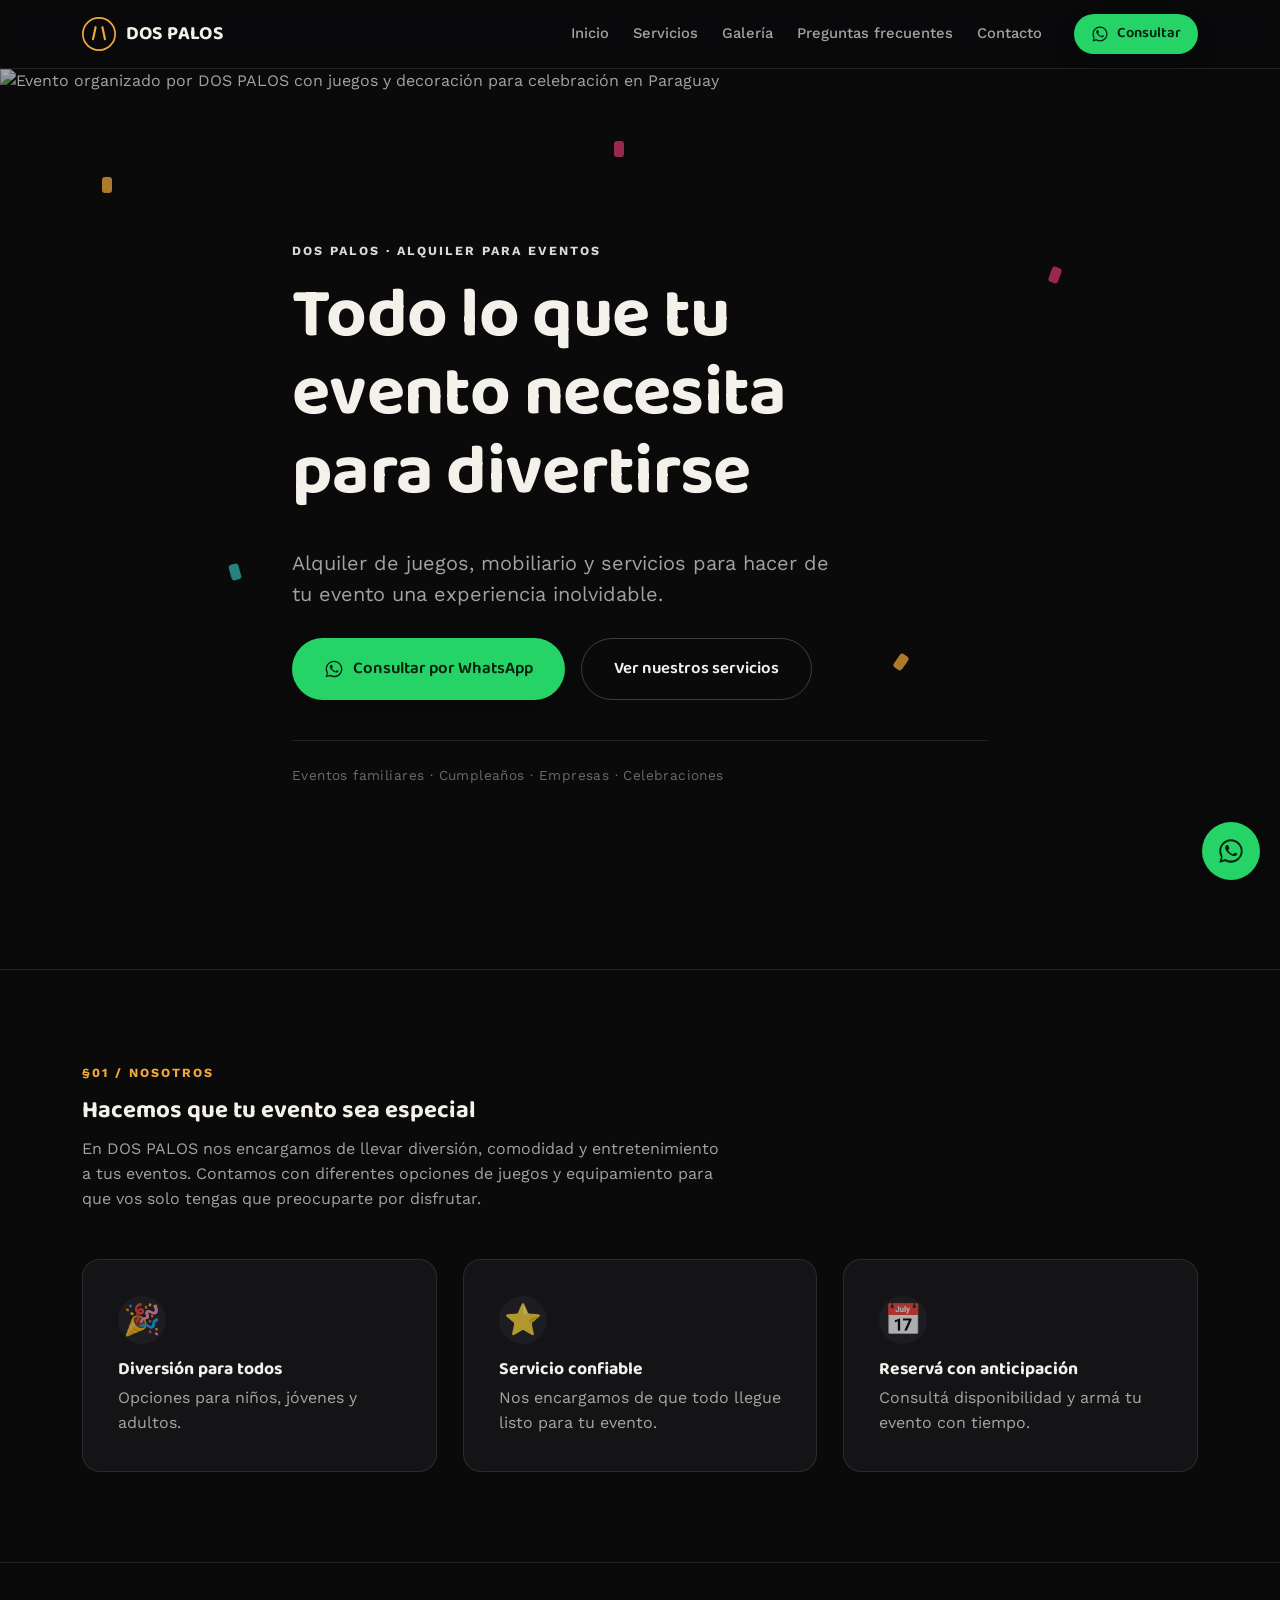
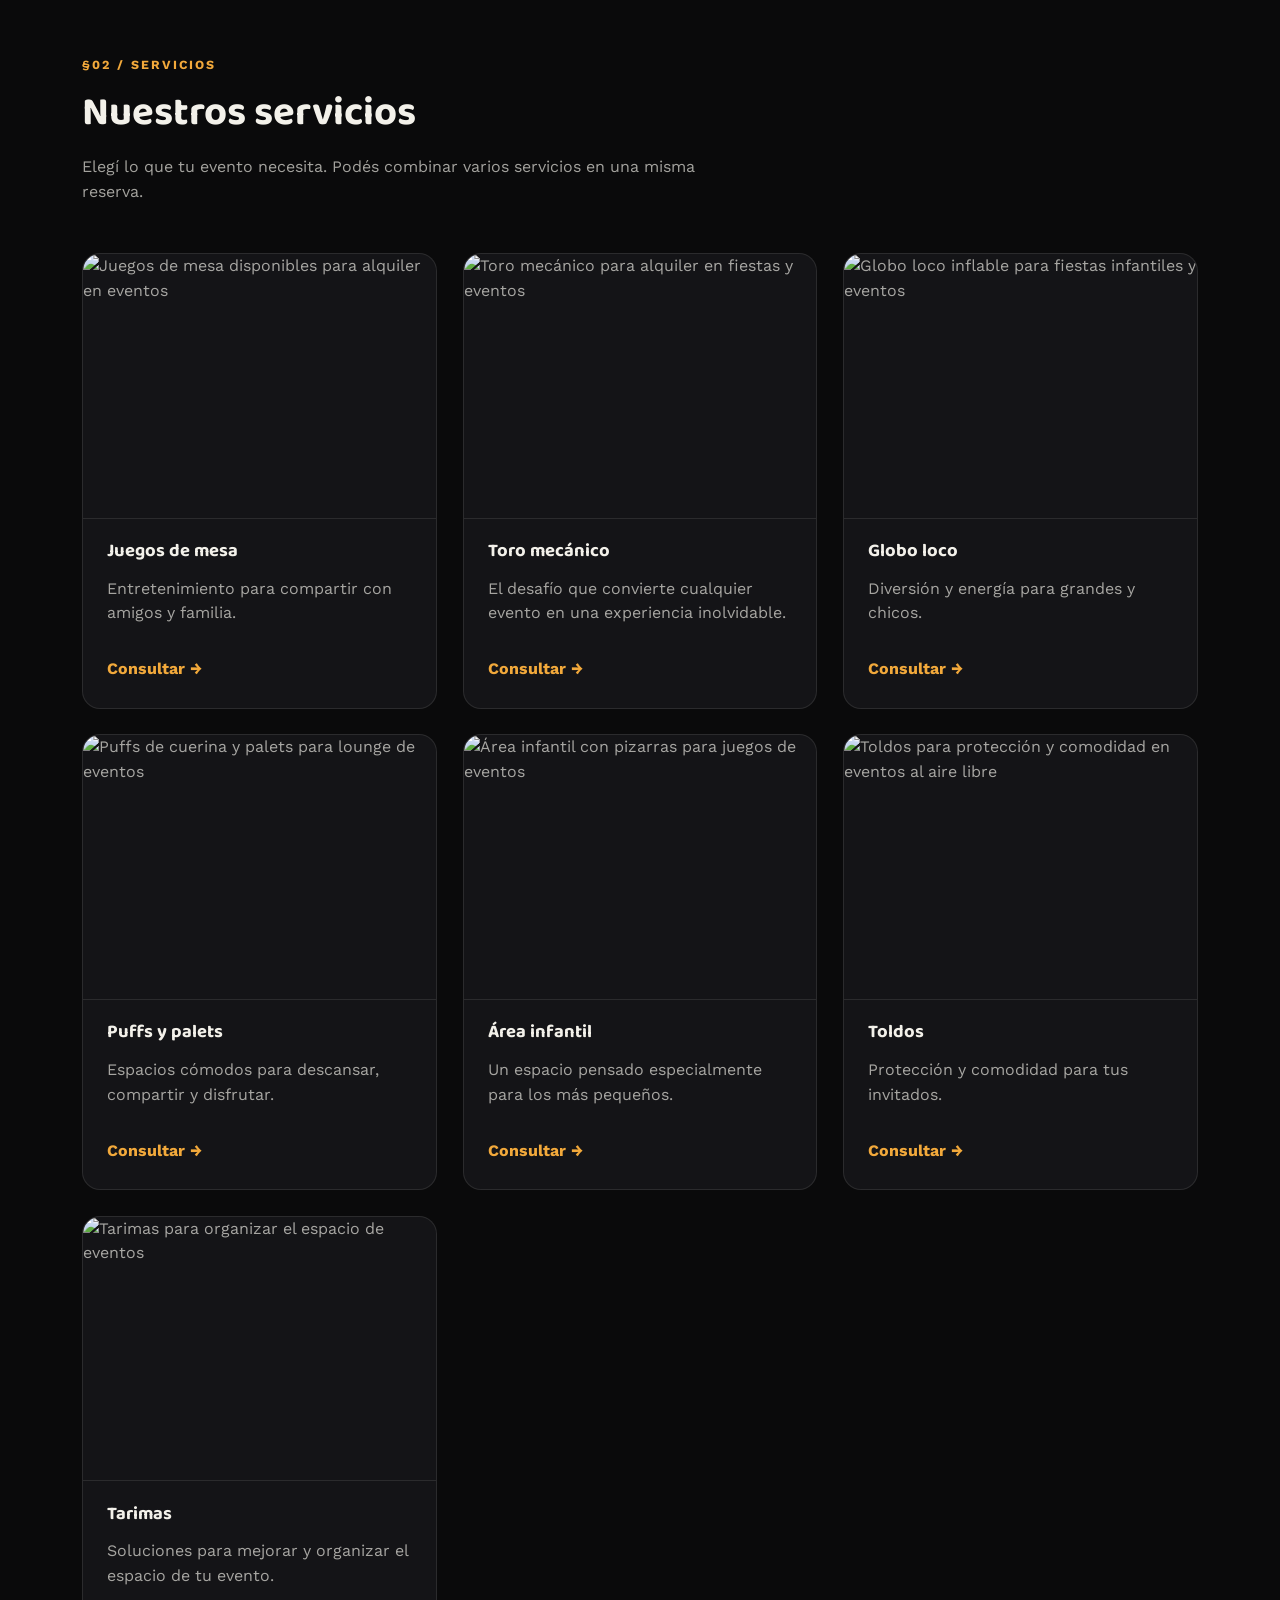
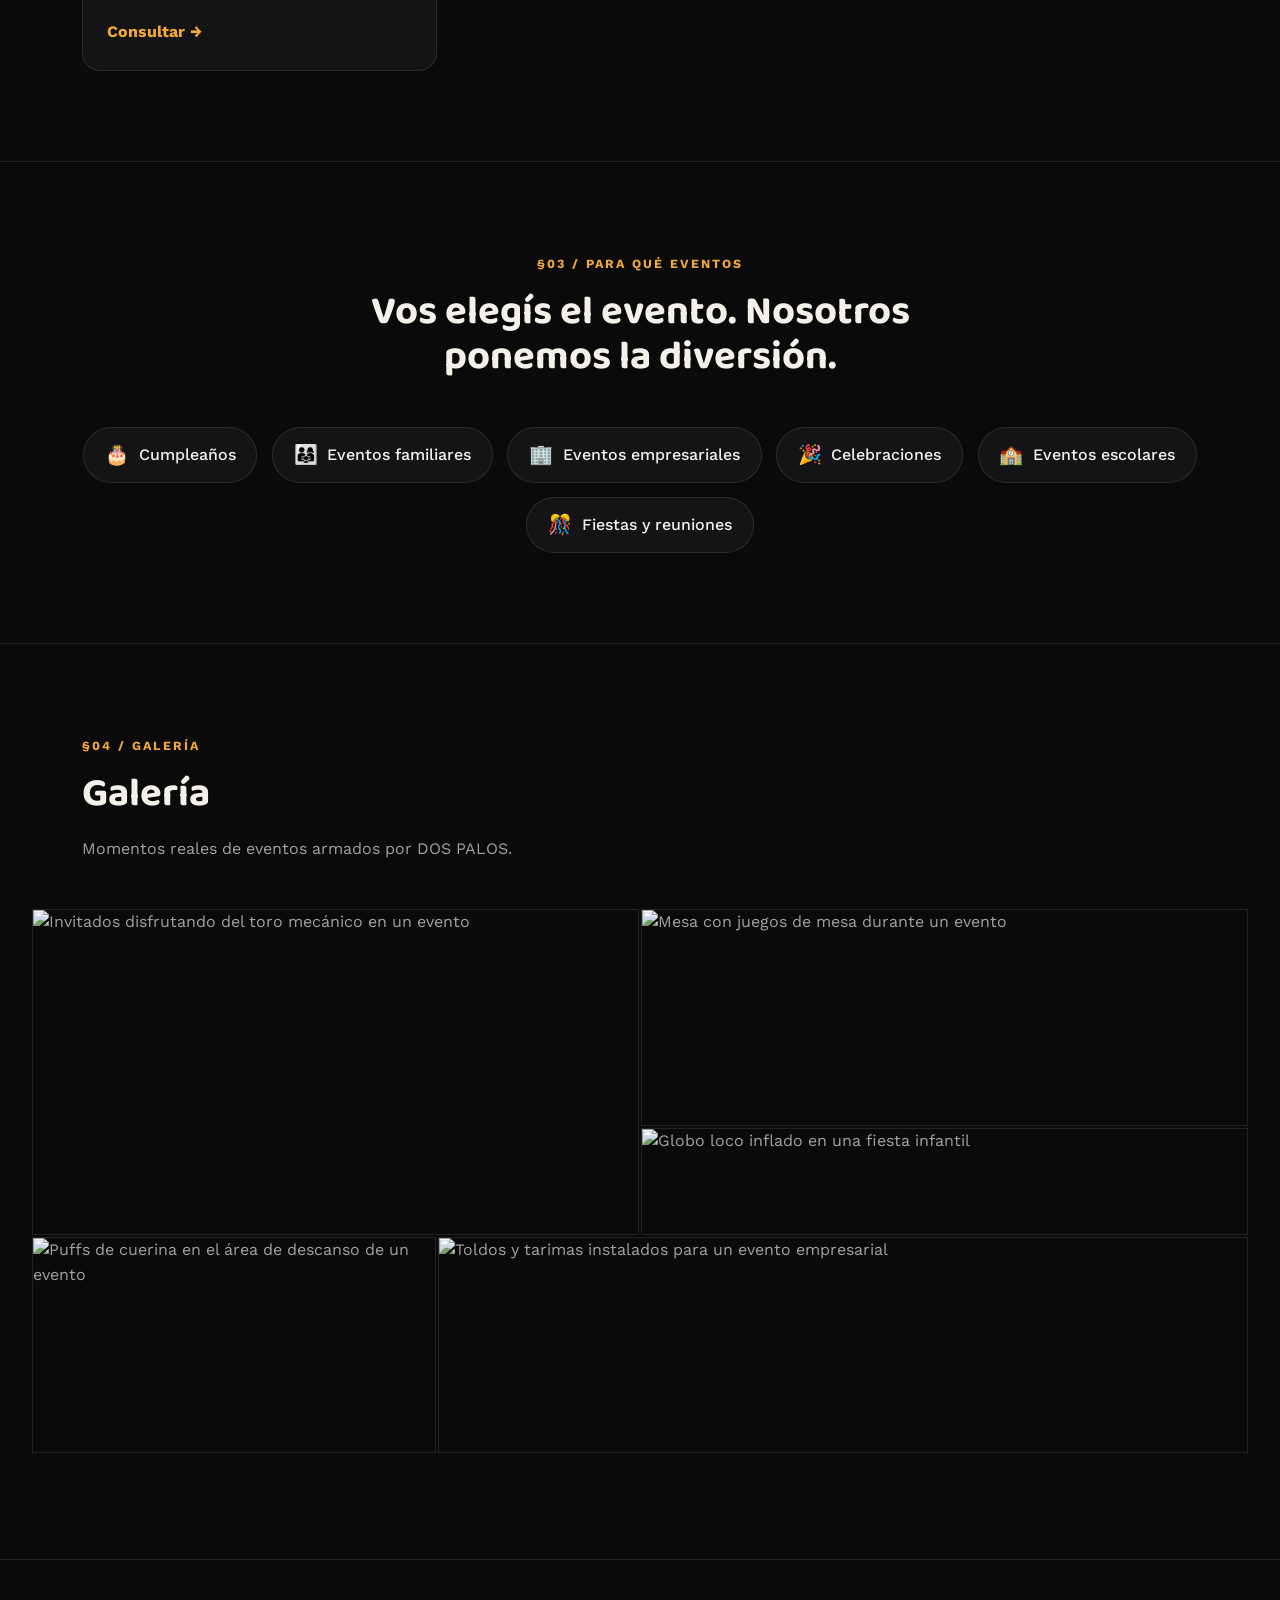
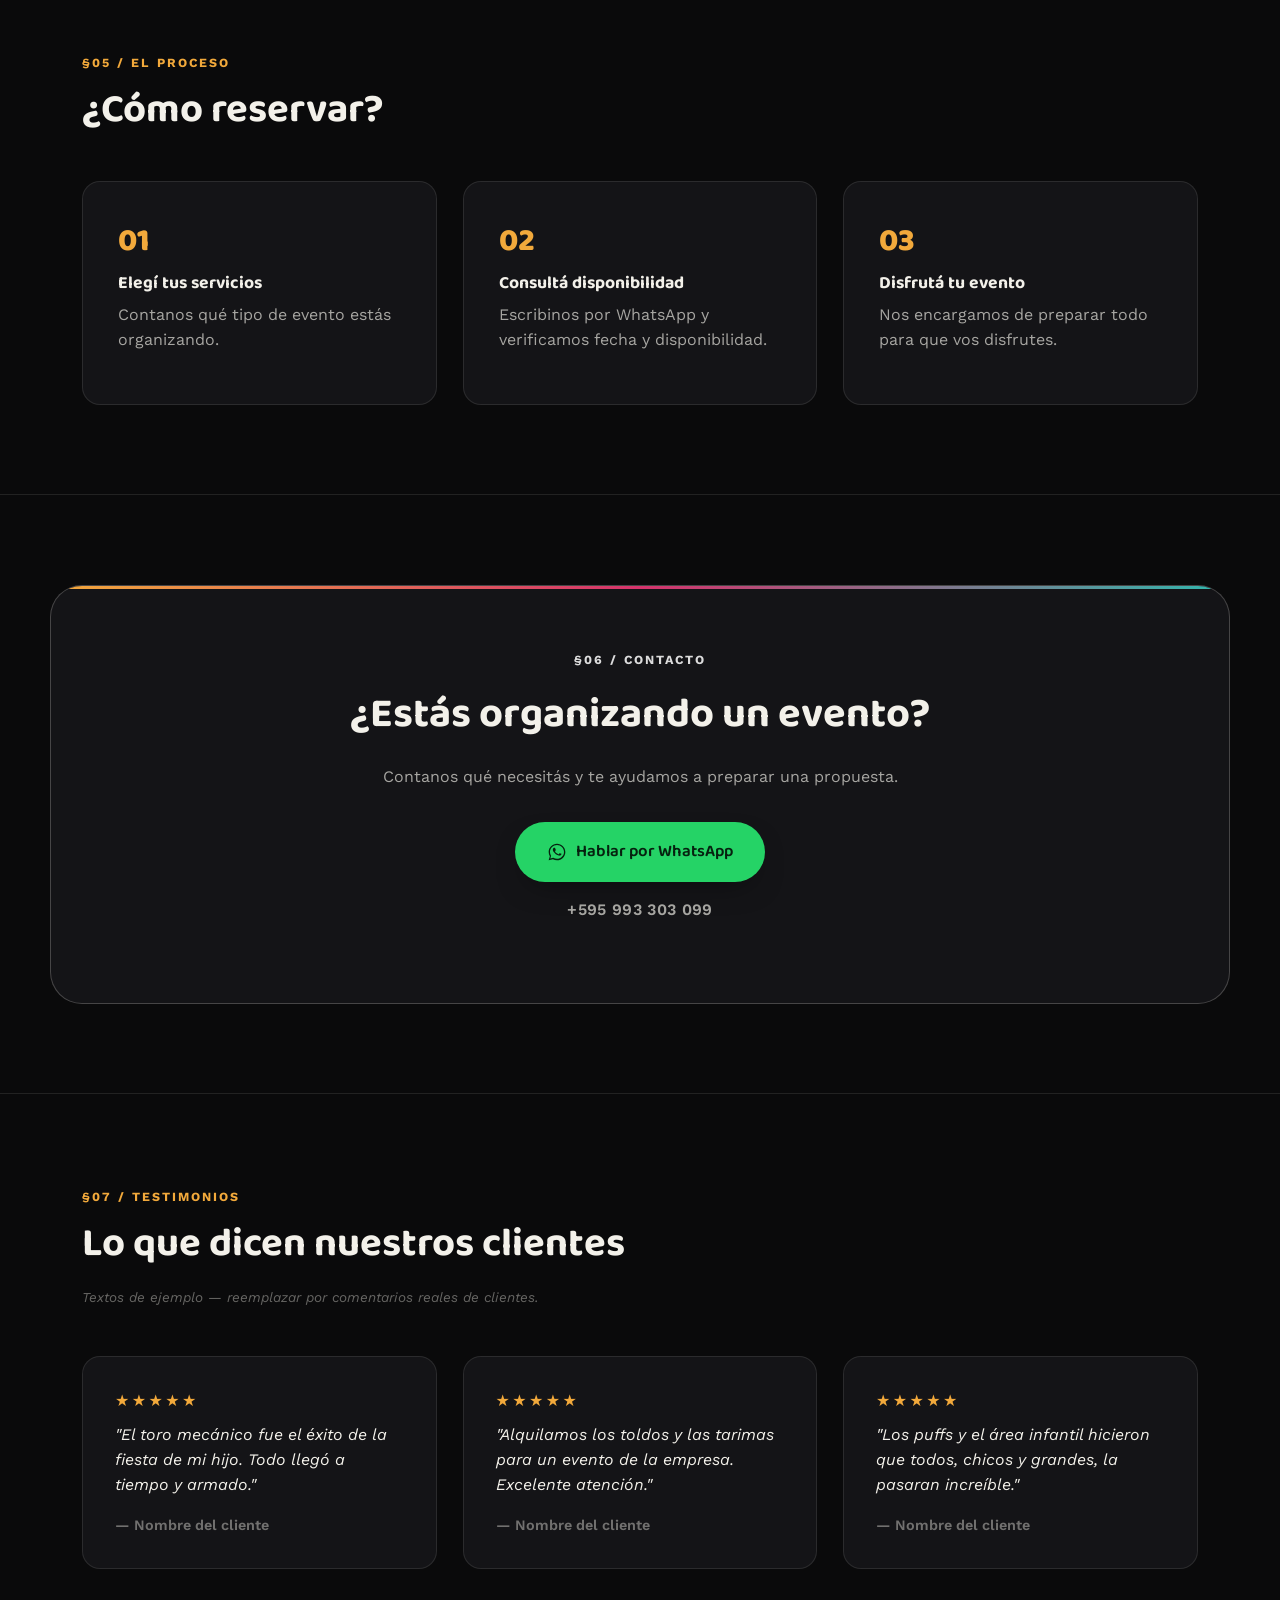
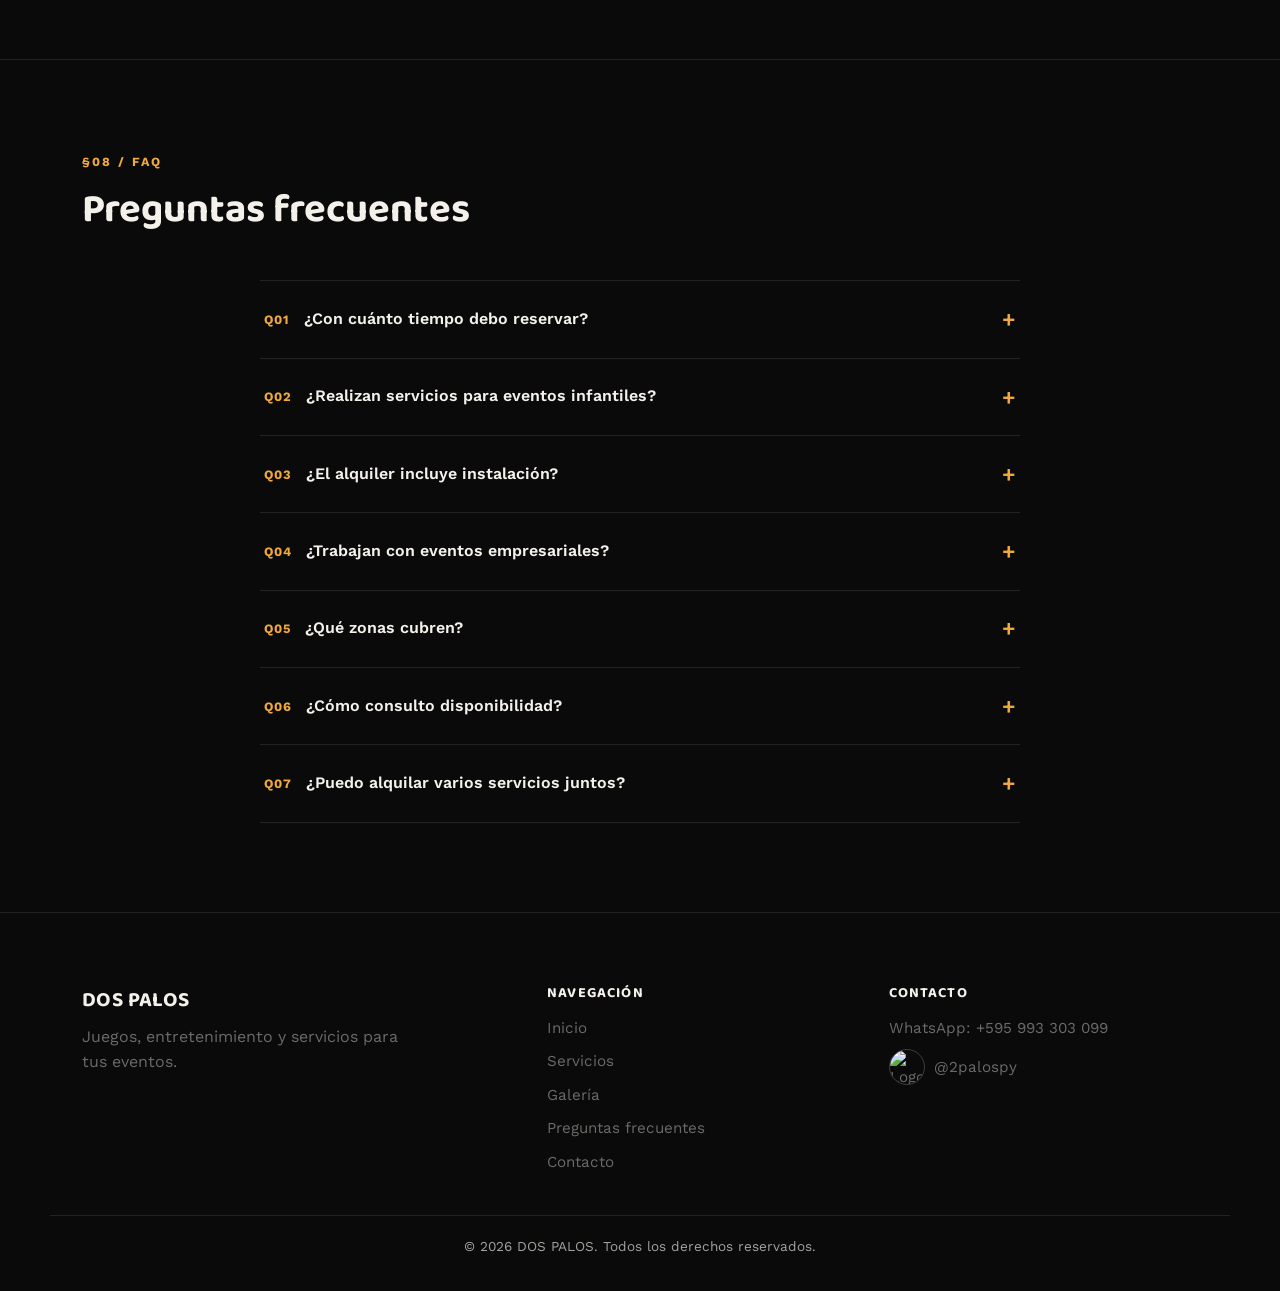
==== index.html @ 00832267 "Add files via upload" ====
<!DOCTYPE html>
<html lang="es-PY">
<head>
<meta charset="UTF-8">
<meta name="viewport" content="width=device-width, initial-scale=1.0">
<title>DOS PALOS | Alquiler de Juegos y Servicios para Eventos en Paraguay</title>
<meta name="description" content="Alquiler de juegos para eventos en Paraguay: toro mecánico, globo loco, juegos de mesa, puffs, área infantil, toldos y tarimas. Consultá disponibilidad por WhatsApp.">
<meta name="keywords" content="alquiler de juegos para eventos, alquiler de juegos Paraguay, juegos para cumpleaños, alquiler toro mecánico, juegos para fiestas, alquiler de toldos, alquiler de tarimas, eventos Paraguay">

<meta property="og:type" content="website">
<meta property="og:title" content="DOS PALOS | Todo lo que tu evento necesita para divertirse">
<meta property="og:description" content="Alquiler de juegos, mobiliario y servicios para hacer de tu evento una experiencia inolvidable. Consultá por WhatsApp.">
<meta property="og:image" content="https://placehold.co/1200x630/0A0A0B/F2A93B?text=DOS+PALOS">
<meta property="og:locale" content="es_PY">
<meta name="theme-color" content="#0A0A0B">

<link rel="preconnect" href="https://fonts.googleapis.com">
<link rel="preconnect" href="https://fonts.gstatic.com" crossorigin>
<link href="https://fonts.googleapis.com/css2?family=Baloo+2:wght@500;600;700;800&family=Work+Sans:wght@400;500;600;700&display=swap" rel="stylesheet">
<link rel="stylesheet" href="styles.css">
</head>
<body>

<a class="skip-link" href="#main">Ir al contenido</a>

<!-- ===== HEADER ===== -->
<header class="site-header" id="header">
  <div class="site-header__inner container">
    <a href="#inicio" class="brand">
      <span class="brand__mark" aria-hidden="true">
        <svg viewBox="0 0 40 40" width="34" height="34"><circle cx="20" cy="20" r="19" fill="none" stroke="currentColor" stroke-width="2"/><path d="M13 26 L16 12 M27 26 L24 12" stroke="currentColor" stroke-width="2.5" stroke-linecap="round"/></svg>
      </span>
      <span class="brand__name">DOS PALOS</span>
    </a>

    <nav class="main-nav" id="main-nav" aria-label="Navegación principal">
      <ul class="main-nav__list">
        <li><a href="#inicio">Inicio</a></li>
        <li><a href="#servicios">Servicios</a></li>
        <li><a href="#galeria">Galería</a></li>
        <li><a href="#faq">Preguntas frecuentes</a></li>
        <li><a href="#contacto">Contacto</a></li>
      </ul>
      <a href="https://wa.me/595993303099?text=Hola%20DOS%20PALOS%2C%20quiero%20consultar%20sobre%20sus%20servicios%20para%20eventos"
         class="btn btn--whatsapp btn--nav" target="_blank" rel="noopener">
        <svg class="icon-wsp" viewBox="0 0 24 24" width="18" height="18" aria-hidden="true"><path fill="currentColor" d="M17.5 14.4c-.3-.1-1.7-.8-1.9-.9-.3-.1-.4-.1-.6.1-.2.3-.7.9-.8 1-.1.2-.3.2-.6.1-.3-.1-1.2-.4-2.3-1.4-.9-.8-1.4-1.7-1.6-2-.2-.3 0-.5.1-.6.1-.1.3-.3.4-.5.1-.1.2-.3.3-.4.1-.2 0-.4 0-.5-.1-.1-.6-1.5-.8-2-.2-.5-.4-.5-.6-.5h-.5c-.2 0-.5.1-.7.3-.2.3-.9.9-.9 2.1 0 1.2.9 2.4 1 2.6.1.2 1.8 2.8 4.4 3.9.6.3 1.1.4 1.5.5.6.2 1.2.2 1.6.1.5-.1 1.5-.6 1.7-1.2.2-.6.2-1.1.2-1.2-.1-.1-.2-.2-.5-.3z"/><path fill="currentColor" d="M12 2C6.5 2 2 6.5 2 12c0 1.9.5 3.6 1.4 5.1L2 22l5.1-1.3c1.4.8 3.1 1.3 4.9 1.3 5.5 0 10-4.5 10-10S17.5 2 12 2zm0 18.2c-1.6 0-3.1-.4-4.4-1.2l-.3-.2-3.3.9.9-3.2-.2-.3C4 14.7 3.6 13.4 3.6 12c0-4.6 3.8-8.4 8.4-8.4s8.4 3.8 8.4 8.4-3.8 8.2-8.4 8.2z"/></svg>
        Consultar
      </a>
    </nav>

    <button class="hamburger" id="hamburger" aria-label="Abrir menú" aria-expanded="false" aria-controls="main-nav">
      <span></span><span></span><span></span>
    </button>
  </div>
</header>

<main id="main">

  <!-- ===== 1. HERO ===== -->
  <section class="hero" id="inicio">
    <div class="hero__bg">
      <img src="https://placehold.co/1600x1200/1E2A3A/F2A93B?text=Evento+DOS+PALOS" alt="Evento organizado por DOS PALOS con juegos y decoración para celebración en Paraguay" loading="eager">
      <div class="hero__scrim" aria-hidden="true"></div>
    </div>

    <div class="hero__confetti" aria-hidden="true">
      <span class="confetti confetti--1"></span>
      <span class="confetti confetti--2"></span>
      <span class="confetti confetti--3"></span>
      <span class="confetti confetti--4"></span>
      <span class="confetti confetti--5"></span>
    </div>

    <div class="container hero__content">
      <p class="eyebrow eyebrow--light reveal">DOS PALOS · Alquiler para eventos</p>
      <h1 class="hero__title reveal">Todo lo que tu evento necesita para divertirse</h1>
      <p class="hero__subtitle reveal">Alquiler de juegos, mobiliario y servicios para hacer de tu evento una experiencia inolvidable.</p>
      <div class="hero__actions reveal">
        <a href="https://wa.me/595993303099?text=Hola%20DOS%20PALOS%2C%20quiero%20consultar%20disponibilidad%20para%20mi%20evento"
           class="btn btn--whatsapp btn--lg" target="_blank" rel="noopener">
          <svg class="icon-wsp" viewBox="0 0 24 24" width="20" height="20" aria-hidden="true"><path fill="currentColor" d="M17.5 14.4c-.3-.1-1.7-.8-1.9-.9-.3-.1-.4-.1-.6.1-.2.3-.7.9-.8 1-.1.2-.3.2-.6.1-.3-.1-1.2-.4-2.3-1.4-.9-.8-1.4-1.7-1.6-2-.2-.3 0-.5.1-.6.1-.1.3-.3.4-.5.1-.1.2-.3.3-.4.1-.2 0-.4 0-.5-.1-.1-.6-1.5-.8-2-.2-.5-.4-.5-.6-.5h-.5c-.2 0-.5.1-.7.3-.2.3-.9.9-.9 2.1 0 1.2.9 2.4 1 2.6.1.2 1.8 2.8 4.4 3.9.6.3 1.1.4 1.5.5.6.2 1.2.2 1.6.1.5-.1 1.5-.6 1.7-1.2.2-.6.2-1.1.2-1.2-.1-.1-.2-.2-.5-.3z"/><path fill="currentColor" d="M12 2C6.5 2 2 6.5 2 12c0 1.9.5 3.6 1.4 5.1L2 22l5.1-1.3c1.4.8 3.1 1.3 4.9 1.3 5.5 0 10-4.5 10-10S17.5 2 12 2zm0 18.2c-1.6 0-3.1-.4-4.4-1.2l-.3-.2-3.3.9.9-3.2-.2-.3C4 14.7 3.6 13.4 3.6 12c0-4.6 3.8-8.4 8.4-8.4s8.4 3.8 8.4 8.4-3.8 8.2-8.4 8.2z"/></svg>
          Consultar por WhatsApp
        </a>
        <a href="#servicios" class="btn btn--ghost btn--lg">Ver nuestros servicios</a>
      </div>
      <p class="hero__trust reveal">Eventos familiares · Cumpleaños · Empresas · Celebraciones</p>
    </div>
  </section>

  <!-- ===== 2. BENEFICIOS ===== -->
  <section class="benefits" id="nosotros">
    <div class="container">
      <div class="benefits__intro reveal">
        <p class="eyebrow">§01 / Nosotros</p>
        <h2>Hacemos que tu evento sea especial</h2>
        <p>En DOS PALOS nos encargamos de llevar diversión, comodidad y entretenimiento a tus eventos. Contamos con diferentes opciones de juegos y equipamiento para que vos solo tengas que preocuparte por disfrutar.</p>
      </div>

      <div class="benefits__grid">
        <article class="benefit-card reveal">
          <span class="benefit-card__icon" aria-hidden="true">🎉</span>
          <h3>Diversión para todos</h3>
          <p>Opciones para niños, jóvenes y adultos.</p>
        </article>
        <article class="benefit-card reveal">
          <span class="benefit-card__icon" aria-hidden="true">⭐</span>
          <h3>Servicio confiable</h3>
          <p>Nos encargamos de que todo llegue listo para tu evento.</p>
        </article>
        <article class="benefit-card reveal">
          <span class="benefit-card__icon" aria-hidden="true">📅</span>
          <h3>Reservá con anticipación</h3>
          <p>Consultá disponibilidad y armá tu evento con tiempo.</p>
        </article>
      </div>
    </div>
  </section>

  <!-- ===== 3. SERVICIOS ===== -->
  <section class="services" id="servicios">
    <div class="container">
      <div class="section-heading reveal">
        <p class="eyebrow">§02 / Servicios</p>
        <h2>Nuestros servicios</h2>
        <p>Elegí lo que tu evento necesita. Podés combinar varios servicios en una misma reserva.</p>
      </div>

      <div class="services__grid" id="services-grid">
        <!-- las tarjetas se generan también desde script.js data-servicios; contenido estático de respaldo -->
        <article class="service-card reveal">
          <div class="service-card__media">
            <img src="https://placehold.co/640x480/12877F/FBF8F2?text=Juegos+de+Mesa" alt="Juegos de mesa disponibles para alquiler en eventos" loading="lazy">
          </div>
          <div class="service-card__body">
            <h3>Juegos de mesa</h3>
            <p>Entretenimiento para compartir con amigos y familia.</p>
            <a href="https://wa.me/595993303099?text=Hola%2C%20quiero%20consultar%20por%20Juegos%20de%20Mesa" class="service-card__cta" target="_blank" rel="noopener">Consultar →</a>
          </div>
        </article>

        <article class="service-card reveal">
          <div class="service-card__media">
            <img src="https://placehold.co/640x480/D6336C/FBF8F2?text=Toro+Mecánico" alt="Toro mecánico para alquiler en fiestas y eventos" loading="lazy">
          </div>
          <div class="service-card__body">
            <h3>Toro mecánico</h3>
            <p>El desafío que convierte cualquier evento en una experiencia inolvidable.</p>
            <a href="https://wa.me/595993303099?text=Hola%2C%20quiero%20consultar%20por%20el%20Toro%20Mec%C3%A1nico" class="service-card__cta" target="_blank" rel="noopener">Consultar →</a>
          </div>
        </article>

        <article class="service-card reveal">
          <div class="service-card__media">
            <img src="https://placehold.co/640x480/F2A93B/1E2A3A?text=Globo+Loco" alt="Globo loco inflable para fiestas infantiles y eventos" loading="lazy">
          </div>
          <div class="service-card__body">
            <h3>Globo loco</h3>
            <p>Diversión y energía para grandes y chicos.</p>
            <a href="https://wa.me/595993303099?text=Hola%2C%20quiero%20consultar%20por%20el%20Globo%20Loco" class="service-card__cta" target="_blank" rel="noopener">Consultar →</a>
          </div>
        </article>

        <article class="service-card reveal">
          <div class="service-card__media">
            <img src="https://placehold.co/640x480/16213A/F2A93B?text=Puffs+y+Palets" alt="Puffs de cuerina y palets para lounge de eventos" loading="lazy">
          </div>
          <div class="service-card__body">
            <h3>Puffs y palets</h3>
            <p>Espacios cómodos para descansar, compartir y disfrutar.</p>
            <a href="https://wa.me/595993303099?text=Hola%2C%20quiero%20consultar%20por%20Puffs%20y%20Palets" class="service-card__cta" target="_blank" rel="noopener">Consultar →</a>
          </div>
        </article>

        <article class="service-card reveal">
          <div class="service-card__media">
            <img src="https://placehold.co/640x480/12877F/FBF8F2?text=Área+Infantil" alt="Área infantil con pizarras para juegos de eventos" loading="lazy">
          </div>
          <div class="service-card__body">
            <h3>Área infantil</h3>
            <p>Un espacio pensado especialmente para los más pequeños.</p>
            <a href="https://wa.me/595993303099?text=Hola%2C%20quiero%20consultar%20por%20el%20%C3%81rea%20Infantil" class="service-card__cta" target="_blank" rel="noopener">Consultar →</a>
          </div>
        </article>

        <article class="service-card reveal">
          <div class="service-card__media">
            <img src="https://placehold.co/640x480/D6336C/FBF8F2?text=Toldos" alt="Toldos para protección y comodidad en eventos al aire libre" loading="lazy">
          </div>
          <div class="service-card__body">
            <h3>Toldos</h3>
            <p>Protección y comodidad para tus invitados.</p>
            <a href="https://wa.me/595993303099?text=Hola%2C%20quiero%20consultar%20por%20Toldos" class="service-card__cta" target="_blank" rel="noopener">Consultar →</a>
          </div>
        </article>

        <article class="service-card reveal">
          <div class="service-card__media">
            <img src="https://placehold.co/640x480/F2A93B/1E2A3A?text=Tarimas" alt="Tarimas para organizar el espacio de eventos" loading="lazy">
          </div>
          <div class="service-card__body">
            <h3>Tarimas</h3>
            <p>Soluciones para mejorar y organizar el espacio de tu evento.</p>
            <a href="https://wa.me/595993303099?text=Hola%2C%20quiero%20consultar%20por%20Tarimas" class="service-card__cta" target="_blank" rel="noopener">Consultar →</a>
          </div>
        </article>
      </div>
    </div>
  </section>

  <!-- ===== 4. PARA QUÉ EVENTOS ===== -->
  <section class="occasions">
    <div class="container">
      <div class="section-heading section-heading--center reveal">
        <p class="eyebrow">§03 / Para qué eventos</p>
        <h2>Vos elegís el evento. Nosotros ponemos la diversión.</h2>
      </div>
      <ul class="occasions__grid">
        <li class="occasion-chip reveal"><span aria-hidden="true">🎂</span>Cumpleaños</li>
        <li class="occasion-chip reveal"><span aria-hidden="true">👨‍👩‍👧</span>Eventos familiares</li>
        <li class="occasion-chip reveal"><span aria-hidden="true">🏢</span>Eventos empresariales</li>
        <li class="occasion-chip reveal"><span aria-hidden="true">🎉</span>Celebraciones</li>
        <li class="occasion-chip reveal"><span aria-hidden="true">🏫</span>Eventos escolares</li>
        <li class="occasion-chip reveal"><span aria-hidden="true">🎊</span>Fiestas y reuniones</li>
      </ul>
    </div>
  </section>

  <!-- ===== 5. GALERÍA ===== -->
  <section class="gallery" id="galeria">
    <div class="container">
      <div class="section-heading reveal">
        <p class="eyebrow">§04 / Galería</p>
        <h2>Galería</h2>
        <p>Momentos reales de eventos armados por DOS PALOS.</p>
      </div>
    </div>

    <div class="gallery__grid" id="gallery-track">
      <figure class="gallery__item gallery__item--1 reveal"><img src="https://placehold.co/700x800/16213A/F2A93B?text=Toro+Mec%C3%A1nico" alt="Invitados disfrutando del toro mecánico en un evento" loading="lazy"></figure>
      <figure class="gallery__item gallery__item--2 reveal"><img src="https://placehold.co/700x500/12877F/FBF8F2?text=Juegos+de+Mesa" alt="Mesa con juegos de mesa durante un evento" loading="lazy"></figure>
      <figure class="gallery__item gallery__item--3 reveal"><img src="https://placehold.co/700x350/D6336C/FBF8F2?text=Globo+Loco" alt="Globo loco inflado en una fiesta infantil" loading="lazy"></figure>
      <figure class="gallery__item gallery__item--4 reveal"><img src="https://placehold.co/500x600/F2A93B/1E2A3A?text=Puffs" alt="Puffs de cuerina en el área de descanso de un evento" loading="lazy"></figure>
      <figure class="gallery__item gallery__item--5 reveal"><img src="https://placehold.co/900x600/1E2A3A/F2A93B?text=Toldos+y+Tarimas" alt="Toldos y tarimas instalados para un evento empresarial" loading="lazy"></figure>
    </div>
  </section>

  <!-- ===== 6. CÓMO RESERVAR ===== -->
  <section class="steps">
    <div class="container">
      <div class="section-heading reveal">
        <p class="eyebrow">§05 / El proceso</p>
        <h2>¿Cómo reservar?</h2>
      </div>
      <ol class="steps__list">
        <li class="step reveal">
          <span class="step__number">01</span>
          <h3>Elegí tus servicios</h3>
          <p>Contanos qué tipo de evento estás organizando.</p>
        </li>
        <li class="step reveal">
          <span class="step__number">02</span>
          <h3>Consultá disponibilidad</h3>
          <p>Escribinos por WhatsApp y verificamos fecha y disponibilidad.</p>
        </li>
        <li class="step reveal">
          <span class="step__number">03</span>
          <h3>Disfrutá tu evento</h3>
          <p>Nos encargamos de preparar todo para que vos disfrutes.</p>
        </li>
      </ol>
    </div>
  </section>

  <!-- ===== 7. CTA ===== -->
  <section class="cta-band" id="contacto">
    <div class="container cta-band__inner reveal">
      <p class="eyebrow eyebrow--light">§06 / Contacto</p>
      <h2>¿Estás organizando un evento?</h2>
      <p>Contanos qué necesitás y te ayudamos a preparar una propuesta.</p>
      <a href="https://wa.me/595993303099?text=Hola%20DOS%20PALOS%2C%20estoy%20organizando%20un%20evento%20y%20quiero%20una%20propuesta"
         class="btn btn--whatsapp btn--lg" target="_blank" rel="noopener">
        <svg class="icon-wsp" viewBox="0 0 24 24" width="20" height="20" aria-hidden="true"><path fill="currentColor" d="M17.5 14.4c-.3-.1-1.7-.8-1.9-.9-.3-.1-.4-.1-.6.1-.2.3-.7.9-.8 1-.1.2-.3.2-.6.1-.3-.1-1.2-.4-2.3-1.4-.9-.8-1.4-1.7-1.6-2-.2-.3 0-.5.1-.6.1-.1.3-.3.4-.5.1-.1.2-.3.3-.4.1-.2 0-.4 0-.5-.1-.1-.6-1.5-.8-2-.2-.5-.4-.5-.6-.5h-.5c-.2 0-.5.1-.7.3-.2.3-.9.9-.9 2.1 0 1.2.9 2.4 1 2.6.1.2 1.8 2.8 4.4 3.9.6.3 1.1.4 1.5.5.6.2 1.2.2 1.6.1.5-.1 1.5-.6 1.7-1.2.2-.6.2-1.1.2-1.2-.1-.1-.2-.2-.5-.3z"/><path fill="currentColor" d="M12 2C6.5 2 2 6.5 2 12c0 1.9.5 3.6 1.4 5.1L2 22l5.1-1.3c1.4.8 3.1 1.3 4.9 1.3 5.5 0 10-4.5 10-10S17.5 2 12 2zm0 18.2c-1.6 0-3.1-.4-4.4-1.2l-.3-.2-3.3.9.9-3.2-.2-.3C4 14.7 3.6 13.4 3.6 12c0-4.6 3.8-8.4 8.4-8.4s8.4 3.8 8.4 8.4-3.8 8.2-8.4 8.2z"/></svg>
        Hablar por WhatsApp
      </a>
      <p class="cta-band__phone">+595 993 303 099</p>
    </div>
  </section>

  <!-- ===== 8. TESTIMONIOS ===== -->
  <section class="testimonials">
    <div class="container">
      <div class="section-heading reveal">
        <p class="eyebrow">§07 / Testimonios</p>
        <h2>Lo que dicen nuestros clientes</h2>
        <p class="section-heading__note">Textos de ejemplo — reemplazar por comentarios reales de clientes.</p>
      </div>
      <div class="testimonials__grid">
        <blockquote class="testimonial-card reveal">
          <div class="testimonial-card__stars" aria-label="5 de 5 estrellas">★★★★★</div>
          <p>"El toro mecánico fue el éxito de la fiesta de mi hijo. Todo llegó a tiempo y armado."</p>
          <cite>— Nombre del cliente</cite>
        </blockquote>
        <blockquote class="testimonial-card reveal">
          <div class="testimonial-card__stars" aria-label="5 de 5 estrellas">★★★★★</div>
          <p>"Alquilamos los toldos y las tarimas para un evento de la empresa. Excelente atención."</p>
          <cite>— Nombre del cliente</cite>
        </blockquote>
        <blockquote class="testimonial-card reveal">
          <div class="testimonial-card__stars" aria-label="5 de 5 estrellas">★★★★★</div>
          <p>"Los puffs y el área infantil hicieron que todos, chicos y grandes, la pasaran increíble."</p>
          <cite>— Nombre del cliente</cite>
        </blockquote>
      </div>
    </div>
  </section>

  <!-- ===== 9. FAQ ===== -->
  <section class="faq" id="faq">
    <div class="container">
      <div class="section-heading reveal">
        <p class="eyebrow">§08 / FAQ</p>
        <h2>Preguntas frecuentes</h2>
      </div>
      <div class="faq__list">
        <div class="faq-item reveal">
          <button class="faq-item__question" aria-expanded="false">
            <span><span class="faq-item__num">Q01</span>¿Con cuánto tiempo debo reservar?</span>
            <span class="faq-item__icon" aria-hidden="true">+</span>
          </button>
          <div class="faq-item__answer"><p>Recomendamos reservar con al menos una semana de anticipación para asegurar disponibilidad.</p></div>
        </div>
        <div class="faq-item reveal">
          <button class="faq-item__question" aria-expanded="false">
            <span><span class="faq-item__num">Q02</span>¿Realizan servicios para eventos infantiles?</span>
            <span class="faq-item__icon" aria-hidden="true">+</span>
          </button>
          <div class="faq-item__answer"><p>Sí, contamos con área infantil, globo loco y juegos pensados especialmente para los más chicos.</p></div>
        </div>
        <div class="faq-item reveal">
          <button class="faq-item__question" aria-expanded="false">
            <span><span class="faq-item__num">Q03</span>¿El alquiler incluye instalación?</span>
            <span class="faq-item__icon" aria-hidden="true">+</span>
          </button>
          <div class="faq-item__answer"><p>Sí, nos encargamos de llevar, armar y retirar los equipos el día del evento.</p></div>
        </div>
        <div class="faq-item reveal">
          <button class="faq-item__question" aria-expanded="false">
            <span><span class="faq-item__num">Q04</span>¿Trabajan con eventos empresariales?</span>
            <span class="faq-item__icon" aria-hidden="true">+</span>
          </button>
          <div class="faq-item__answer"><p>Sí, ofrecemos servicios como toldos, tarimas y puffs, ideales para eventos de empresa.</p></div>
        </div>
        <div class="faq-item reveal">
          <button class="faq-item__question" aria-expanded="false">
            <span><span class="faq-item__num">Q05</span>¿Qué zonas cubren?</span>
            <span class="faq-item__icon" aria-hidden="true">+</span>
          </button>
          <div class="faq-item__answer"><p>Consultanos por WhatsApp indicando tu ubicación y te confirmamos cobertura.</p></div>
        </div>
        <div class="faq-item reveal">
          <button class="faq-item__question" aria-expanded="false">
            <span><span class="faq-item__num">Q06</span>¿Cómo consulto disponibilidad?</span>
            <span class="faq-item__icon" aria-hidden="true">+</span>
          </button>
          <div class="faq-item__answer"><p>Escribinos por WhatsApp con la fecha de tu evento y te confirmamos al instante.</p></div>
        </div>
        <div class="faq-item reveal">
          <button class="faq-item__question" aria-expanded="false">
            <span><span class="faq-item__num">Q07</span>¿Puedo alquilar varios servicios juntos?</span>
            <span class="faq-item__icon" aria-hidden="true">+</span>
          </button>
          <div class="faq-item__answer"><p>Sí, podés combinar los servicios que necesites para armar tu evento completo.</p></div>
        </div>
      </div>
    </div>
  </section>

</main>

<!-- ===== FOOTER ===== -->
<footer class="site-footer">
  <div class="container site-footer__grid">
    <div class="site-footer__brand">
      <span class="brand__name">DOS PALOS</span>
      <p>Juegos, entretenimiento y servicios para tus eventos.</p>
    </div>

    <div class="site-footer__col">
      <h3>Navegación</h3>
      <ul>
        <li><a href="#inicio">Inicio</a></li>
        <li><a href="#servicios">Servicios</a></li>
        <li><a href="#galeria">Galería</a></li>
        <li><a href="#faq">Preguntas frecuentes</a></li>
        <li><a href="#contacto">Contacto</a></li>
      </ul>
    </div>

    <div class="site-footer__col">
      <h3>Contacto</h3>
      <ul>
        <li><a href="https://wa.me/595993303099" target="_blank" rel="noopener">WhatsApp: +595 993 303 099</a></li>
        <li><a href="https://instagram.com/2palospy" target="_blank" rel="noopener" class="footer-instagram">
          <img src="assets/logo-dos-palos.jpg" alt="Logo DOS PALOS - síguenos en Instagram @2palospy" width="36" height="36">
          @2palospy
        </a></li>
      </ul>
    </div>
  </div>
  <div class="site-footer__bottom container">
    <p>© <span id="year"></span> DOS PALOS. Todos los derechos reservados.</p>
  </div>
</footer>

<!-- ===== WHATSAPP FLOTANTE ===== -->
<a href="https://wa.me/595993303099?text=Hola%20DOS%20PALOS%2C%20quiero%20consultar%20sobre%20sus%20servicios"
   class="wsp-float" target="_blank" rel="noopener" aria-label="Contactar por WhatsApp">
  <svg viewBox="0 0 24 24" width="28" height="28" aria-hidden="true"><path fill="currentColor" d="M17.5 14.4c-.3-.1-1.7-.8-1.9-.9-.3-.1-.4-.1-.6.1-.2.3-.7.9-.8 1-.1.2-.3.2-.6.1-.3-.1-1.2-.4-2.3-1.4-.9-.8-1.4-1.7-1.6-2-.2-.3 0-.5.1-.6.1-.1.3-.3.4-.5.1-.1.2-.3.3-.4.1-.2 0-.4 0-.5-.1-.1-.6-1.5-.8-2-.2-.5-.4-.5-.6-.5h-.5c-.2 0-.5.1-.7.3-.2.3-.9.9-.9 2.1 0 1.2.9 2.4 1 2.6.1.2 1.8 2.8 4.4 3.9.6.3 1.1.4 1.5.5.6.2 1.2.2 1.6.1.5-.1 1.5-.6 1.7-1.2.2-.6.2-1.1.2-1.2-.1-.1-.2-.2-.5-.3z"/><path fill="currentColor" d="M12 2C6.5 2 2 6.5 2 12c0 1.9.5 3.6 1.4 5.1L2 22l5.1-1.3c1.4.8 3.1 1.3 4.9 1.3 5.5 0 10-4.5 10-10S17.5 2 12 2zm0 18.2c-1.6 0-3.1-.4-4.4-1.2l-.3-.2-3.3.9.9-3.2-.2-.3C4 14.7 3.6 13.4 3.6 12c0-4.6 3.8-8.4 8.4-8.4s8.4 3.8 8.4 8.4-3.8 8.2-8.4 8.2z"/></svg>
</a>

<script src="script.js"></script>
</body>
</html>
---- styles.css ----
/* =========================================================
   DOS PALOS — landing page
   Estilo editorial oscuro inspirado en Vanta Supply:
   fondo casi negro continuo, tipografía grande, secciones
   numeradas (§0X), tarjetas con borde fino, acento de color
   usado con moderación.
========================================================= */
:root{
  /* color base — oscuro continuo */
  --bg:#0A0A0B;
  --bg-raised:#141417;
  --bg-raised-2:#1C1C21;
  --line:rgba(243,241,234,0.10);
  --line-strong:rgba(243,241,234,0.22);

  --ink:#F3F1EA;
  --ink-soft:rgba(243,241,234,0.66);
  --ink-faint:rgba(243,241,234,0.42);

  /* acentos — usados con moderación, no como fondo */
  --gold:#F2A93B;
  --pink:#D6336C;
  --pink-dark:#B02457;
  --teal:#2FB8AE;
  --whatsapp:#25D366;
  --whatsapp-dark:#1DA851;

  --white:#FFFFFF;
  --night:#0A0A0B; /* alias usado por el header/occasions existentes */

  /* type */
  --font-display:'Baloo 2', system-ui, sans-serif;
  --font-body:'Work Sans', system-ui, sans-serif;

  /* layout */
  --container-w:1180px;
  --radius-sm:10px;
  --radius-md:18px;
  --radius-lg:32px;
  --gap:clamp(1rem, 2vw, 1.75rem);

  --shadow-soft: 0 12px 30px -14px rgba(0,0,0,0.55);
  --shadow-lift: 0 24px 48px -18px rgba(0,0,0,0.7);
}

/* =========================================================
   Reset
========================================================= */
*,*::before,*::after{ box-sizing:border-box; }
html{ scroll-behavior:smooth; }
@media (prefers-reduced-motion: reduce){
  html{ scroll-behavior:auto; }
  *,*::before,*::after{ animation-duration:0.01ms !important; animation-iteration-count:1 !important; transition-duration:0.01ms !important; }
}
body{
  margin:0;
  font-family:var(--font-body);
  color:var(--ink-soft);
  background:var(--bg);
  -webkit-font-smoothing:antialiased;
  line-height:1.55;
}
img{ max-width:100%; display:block; }
a{ color:inherit; text-decoration:none; }
ul,ol{ margin:0; padding:0; list-style:none; }
h1,h2,h3{ font-family:var(--font-display); margin:0 0 0.5em; line-height:1.12; color:var(--ink); font-weight:700; }
p{ margin:0 0 1em; color:var(--ink-soft); }
button{ font:inherit; background:none; border:none; cursor:pointer; color:inherit; }

.container{
  width:100%;
  max-width:var(--container-w);
  margin-inline:auto;
  padding-inline:clamp(1.25rem, 4vw, 2rem);
}

.skip-link{
  position:absolute; left:-999px; top:0; background:var(--gold); color:var(--bg);
  padding:0.75rem 1.25rem; z-index:999; border-radius:0 0 var(--radius-sm) 0; font-weight:700;
}
.skip-link:focus{ left:0; }

:focus-visible{ outline:2px solid var(--gold); outline-offset:2px; }

/* =========================================================
   Eyebrow — etiquetas de sección numeradas
========================================================= */
.eyebrow{
  display:inline-block;
  font-family:var(--font-body); font-weight:700; font-size:0.78rem;
  letter-spacing:0.16em; text-transform:uppercase;
  color:var(--gold); margin-bottom:1rem;
}
.eyebrow--light{ color:rgba(255,255,255,0.85); }

/* =========================================================
   Buttons
========================================================= */
.btn{
  display:inline-flex; align-items:center; gap:0.55em;
  font-family:var(--font-display); font-weight:600;
  padding:0.85em 1.5em; border-radius:999px;
  transition:transform 0.18s ease, box-shadow 0.18s ease, background-color 0.18s ease, border-color 0.18s ease;
  white-space:nowrap;
}
.btn--lg{ padding:1em 1.9em; font-size:1.05rem; }
.btn--whatsapp{ background:var(--whatsapp); color:#06210F; box-shadow:var(--shadow-soft); }
.btn--whatsapp:hover{ background:var(--whatsapp-dark); transform:translateY(-2px); box-shadow:var(--shadow-lift); }
.btn--ghost{ background:transparent; color:var(--ink); border:1px solid var(--line-strong); }
.btn--ghost:hover{ background:rgba(255,255,255,0.06); border-color:var(--ink); }
.btn--nav{ padding:0.6em 1.15em; font-size:0.92rem; }

/* =========================================================
   Header
========================================================= */
.site-header{
  position:sticky; top:0; z-index:100;
  background:rgba(10,10,11,0.82);
  backdrop-filter:blur(10px);
  border-bottom:1px solid var(--line);
}
.site-header__inner{
  display:flex; align-items:center; justify-content:space-between;
  padding-block:0.85rem;
}
.brand{ display:flex; align-items:center; gap:0.6rem; color:var(--ink); }
.brand__mark{ color:var(--gold); display:flex; }
.brand__name{ font-family:var(--font-display); font-weight:700; font-size:1.2rem; letter-spacing:0.02em; color:var(--ink); }

.main-nav{ display:flex; align-items:center; gap:2rem; }
.main-nav__list{ display:flex; gap:1.5rem; }
.main-nav__list a{ color:var(--ink-soft); font-weight:500; font-size:0.92rem; transition:color 0.15s ease; }
.main-nav__list a:hover{ color:var(--gold); }

.hamburger{
  display:none; flex-direction:column; justify-content:center; gap:5px;
  width:40px; height:40px; padding:8px;
}
.hamburger span{ display:block; height:2px; width:100%; background:var(--ink); border-radius:2px; transition:transform 0.25s ease, opacity 0.25s ease; }
.hamburger[aria-expanded="true"] span:nth-child(1){ transform:translateY(7px) rotate(45deg); }
.hamburger[aria-expanded="true"] span:nth-child(2){ opacity:0; }
.hamburger[aria-expanded="true"] span:nth-child(3){ transform:translateY(-7px) rotate(-45deg); }

@media (max-width: 880px){
  .hamburger{ display:flex; }
  .main-nav{
    position:fixed; inset:64px 0 0 0; height:calc(100vh - 64px);
    flex-direction:column; align-items:flex-start; justify-content:flex-start;
    background:var(--bg); padding:2rem clamp(1.25rem,6vw,2rem);
    transform:translateX(100%); transition:transform 0.3s ease;
    gap:2rem; border-top:1px solid var(--line);
  }
  .main-nav.is-open{ transform:translateX(0); }
  .main-nav__list{ flex-direction:column; gap:1.5rem; width:100%; }
  .main-nav__list a{ font-size:1.2rem; }
  .btn--nav{ width:100%; justify-content:center; }
}

/* =========================================================
   Hero — se funde con el fondo oscuro de la página
========================================================= */
.hero{
  position:relative; overflow:hidden;
  min-height:min(92vh, 780px);
  display:flex; align-items:flex-end;
  color:var(--ink);
}
.hero__bg{ position:absolute; inset:0; z-index:0; }
.hero__bg img{ width:100%; height:100%; object-fit:cover; filter:saturate(0.85) contrast(1.05); }
.hero__scrim{
  position:absolute; inset:0;
  background:linear-gradient(180deg, rgba(10,10,11,0.35) 0%, rgba(10,10,11,0.55) 35%, var(--bg) 100%);
}
.hero__confetti{ position:absolute; inset:0; z-index:1; pointer-events:none; overflow:hidden; }
.confetti{
  position:absolute; width:10px; height:16px; border-radius:3px; opacity:0.7;
  animation:drift 9s ease-in-out infinite;
}
.confetti--1{ top:12%; left:8%; background:var(--gold); animation-delay:0s; }
.confetti--2{ top:22%; left:82%; background:var(--pink); animation-delay:1.5s; transform:rotate(20deg); }
.confetti--3{ top:55%; left:18%; background:var(--teal); animation-delay:3s; transform:rotate(-15deg); }
.confetti--4{ top:8%; left:48%; background:var(--pink); animation-delay:4.5s; }
.confetti--5{ top:65%; left:70%; background:var(--gold); animation-delay:2s; transform:rotate(35deg); }
@keyframes drift{
  0%,100%{ transform:translateY(0) rotate(0deg); }
  50%{ transform:translateY(18px) rotate(12deg); }
}

.hero__content{ position:relative; z-index:2; padding-block:clamp(3rem, 8vw, 5rem); max-width:760px; }
.hero__title{
  font-size:clamp(2.4rem, 6vw, 4.4rem);
  color:var(--ink);
  max-width:14ch;
  letter-spacing:-0.01em;
}
.hero__subtitle{
  font-size:clamp(1.05rem, 2vw, 1.25rem);
  color:var(--ink-soft);
  max-width:46ch;
}
.hero__actions{ display:flex; flex-wrap:wrap; gap:1rem; margin-top:1.75rem; }
.hero__trust{
  margin-top:2.5rem; padding-top:1.5rem; border-top:1px solid var(--line);
  font-size:0.85rem; letter-spacing:0.03em; color:var(--ink-faint);
}

/* =========================================================
   Section heading
========================================================= */
.section-heading{ max-width:620px; margin-bottom:clamp(2rem,4vw,3rem); }
.section-heading h2{ font-size:clamp(1.7rem, 3.2vw, 2.5rem); }
.section-heading--center{ margin-inline:auto; text-align:center; max-width:700px; }
.section-heading__note{ font-size:0.85rem; font-style:italic; opacity:0.6; }

section{ padding-block:clamp(3.5rem, 7vw, 6rem); border-top:1px solid var(--line); }
.hero{ border-top:none; }

/* =========================================================
   Benefits
========================================================= */
.benefits{ background:var(--bg); }
.benefits__intro{ max-width:640px; margin-bottom:clamp(2rem,4vw,3rem); }
.benefits__grid{ display:grid; grid-template-columns:repeat(3, 1fr); gap:var(--gap); }
.benefit-card{
  background:var(--bg-raised); border:1px solid var(--line); border-radius:var(--radius-md);
  padding:clamp(1.5rem,3vw,2.2rem);
  transition:border-color 0.2s ease, transform 0.2s ease;
}
.benefit-card:hover{ border-color:var(--line-strong); transform:translateY(-3px); }
.benefit-card__icon{ font-size:1.9rem; display:inline-flex; align-items:center; justify-content:center;
  width:48px; height:48px; border-radius:50%; background:var(--bg-raised-2); margin-bottom:1rem; }
.benefit-card h3{ font-size:1.1rem; margin-bottom:0.4em; }
.benefit-card p{ margin:0; }

@media (max-width:760px){
  .benefits__grid{ grid-template-columns:1fr; }
}

/* =========================================================
   Services
========================================================= */
.services{ background:var(--bg); }
.services__grid{
  display:grid; grid-template-columns:repeat(3, 1fr); gap:var(--gap);
}
.service-card{
  background:var(--bg-raised); border:1px solid var(--line); border-radius:var(--radius-md); overflow:hidden;
  display:flex; flex-direction:column;
  transition:transform 0.2s ease, border-color 0.2s ease;
}
.service-card:hover{ transform:translateY(-4px); border-color:var(--gold); }
.service-card__media{ aspect-ratio:4/3; overflow:hidden; border-bottom:1px solid var(--line); }
.service-card__media img{ width:100%; height:100%; object-fit:cover; filter:saturate(0.9); transition:filter 0.3s ease; }
.service-card:hover .service-card__media img{ filter:saturate(1.1); }
.service-card__body{ padding:1.4rem 1.5rem 1.6rem; display:flex; flex-direction:column; gap:0.35rem; }
.service-card__body h3{ font-size:1.15rem; color:var(--ink); }
.service-card__cta{
  margin-top:0.6rem; font-weight:700; color:var(--gold);
  align-self:flex-start; transition:color 0.15s ease;
}
.service-card__cta:hover{ color:var(--pink); }

@media (max-width:960px){
  .services__grid{ grid-template-columns:repeat(2, 1fr); }
}
@media (max-width:600px){
  .services__grid{ grid-template-columns:1fr; }
}

/* =========================================================
   Occasions
========================================================= */
.occasions{ background:var(--bg); }
.occasions__grid{
  display:flex; flex-wrap:wrap; justify-content:center; gap:0.9rem;
}
.occasion-chip{
  display:flex; align-items:center; gap:0.6rem;
  background:var(--bg-raised); color:var(--ink);
  padding:0.75rem 1.3rem; border-radius:999px; font-weight:500;
  border:1px solid var(--line);
  transition:border-color 0.2s ease;
}
.occasion-chip:hover{ border-color:var(--gold); }
.occasion-chip span{ font-size:1.2rem; }

/* =========================================================
   Gallery — grilla tipo "contact sheet"
========================================================= */
.gallery{ background:var(--bg); }
.gallery__grid{
  display:grid;
  grid-template-columns:repeat(6, 1fr);
  grid-template-rows:repeat(5, 1fr);
  gap:2px; height:clamp(380px, 90vw, 620px);
  padding:0 clamp(1.25rem,4vw,2rem) 1rem;
}
.gallery__item{ margin:0; overflow:hidden; border:1px solid var(--line); }
/* Mosaico: grande arriba-izq, dos apiladas arriba-der, angosta + ancha abajo */
.gallery__item--1{ grid-column:1 / 4; grid-row:1 / 4; }
.gallery__item--2{ grid-column:4 / 7; grid-row:1 / 3; }
.gallery__item--3{ grid-column:4 / 7; grid-row:3 / 4; }
.gallery__item--4{ grid-column:1 / 3; grid-row:4 / 6; }
.gallery__item--5{ grid-column:3 / 7; grid-row:4 / 6; }
.gallery__item img{ width:100%; height:100%; object-fit:cover; filter:grayscale(0.35) saturate(0.9); transition:transform 0.4s ease, filter 0.4s ease; }
.gallery__item:hover img{ transform:scale(1.06); filter:grayscale(0) saturate(1.1); }

@media (min-width:960px){
  .gallery__grid{ height:clamp(420px, 45vw, 560px); }
}

/* =========================================================
   Steps
========================================================= */
.steps{ background:var(--bg); }
.steps__list{ display:grid; grid-template-columns:repeat(3,1fr); gap:var(--gap); counter-reset:step; }
.step{
  background:var(--bg-raised); border:1px solid var(--line); border-radius:var(--radius-md); padding:clamp(1.5rem,3vw,2.2rem);
  position:relative;
}
.step__number{
  font-family:var(--font-display); font-weight:800; font-size:2rem;
  color:var(--gold); display:block; margin-bottom:0.5rem;
}
.step h3{ font-size:1.1rem; }

@media (max-width:760px){
  .steps__list{ grid-template-columns:1fr; }
}

/* =========================================================
   CTA band — tarjeta destacada sobre fondo oscuro
========================================================= */
.cta-band{ background:var(--bg); }
.cta-band__inner{
  display:flex; flex-direction:column; align-items:center; gap:0.4rem; text-align:center;
  background:var(--bg-raised); border:1px solid var(--line-strong); border-radius:var(--radius-lg);
  padding:clamp(2.5rem,6vw,4rem) clamp(1.5rem,5vw,3rem);
  position:relative; overflow:hidden;
}
.cta-band__inner::before{
  content:''; position:absolute; top:0; left:0; right:0; height:3px;
  background:linear-gradient(90deg, var(--gold), var(--pink), var(--teal));
}
.cta-band h2{ font-size:clamp(1.8rem, 3.5vw, 2.6rem); }
.cta-band p{ max-width:520px; margin-inline:auto; }
.cta-band .btn--whatsapp{ margin-top:0.6rem; }
.cta-band__phone{ margin-top:0.6rem; font-weight:600; letter-spacing:0.02em; color:var(--ink-soft); }

/* =========================================================
   Testimonials
========================================================= */
.testimonials{ background:var(--bg); }
.testimonials__grid{ display:grid; grid-template-columns:repeat(3,1fr); gap:var(--gap); }
.testimonial-card{
  background:var(--bg-raised); border:1px solid var(--line); border-radius:var(--radius-md); padding:clamp(1.5rem,3vw,2rem);
  margin:0;
}
.testimonial-card__stars{ color:var(--gold); letter-spacing:0.15em; margin-bottom:0.6rem; }
.testimonial-card p{ color:var(--ink); font-style:italic; }
.testimonial-card cite{ display:block; margin-top:0.8rem; font-style:normal; font-weight:600; color:var(--ink-faint); font-size:0.9rem; }

@media (max-width:900px){
  .testimonials__grid{ grid-template-columns:1fr; }
}

/* =========================================================
   FAQ — lista plana con divisores, numerada Q0X
========================================================= */
.faq{ background:var(--bg); }
.faq__list{ max-width:760px; margin-inline:auto; display:flex; flex-direction:column; }
.faq-item{ border-bottom:1px solid var(--line); }
.faq-item:first-child{ border-top:1px solid var(--line); }
.faq-item__question{
  width:100%; display:flex; justify-content:space-between; align-items:center;
  padding:1.3rem 0.25rem; font-weight:600; text-align:left; font-size:1rem; color:var(--ink);
}
.faq-item__num{
  font-family:var(--font-body); font-weight:700; color:var(--gold);
  font-size:0.8rem; letter-spacing:0.06em; margin-right:0.9rem;
}
.faq-item__icon{ font-size:1.4rem; color:var(--gold); transition:transform 0.2s ease; flex-shrink:0; margin-left:1rem; }
.faq-item__question[aria-expanded="true"] .faq-item__icon{ transform:rotate(45deg); }
.faq-item__answer{ max-height:0; overflow:hidden; transition:max-height 0.28s ease; padding:0 0.25rem; }
.faq-item__answer p{ padding-bottom:1.3rem; margin:0; padding-left:2.6rem; }

/* =========================================================
   Footer
========================================================= */
.site-footer{ background:var(--bg); color:var(--ink-faint); padding-top:clamp(3rem,6vw,4.5rem); border-top:1px solid var(--line); }
.site-footer__grid{ display:grid; grid-template-columns:1.4fr 1fr 1fr; gap:2rem; padding-bottom:2.5rem; }
.site-footer__brand .brand__name{ color:var(--ink); font-size:1.3rem; }
.site-footer__brand p{ color:var(--ink-faint); margin-top:0.5rem; max-width:32ch; }
.site-footer__col h3{ color:var(--ink); font-size:0.9rem; margin-bottom:0.9rem; text-transform:uppercase; letter-spacing:0.08em; }
.site-footer__col ul{ display:flex; flex-direction:column; gap:0.55rem; }
.site-footer__col a{ color:var(--ink-faint); font-size:0.95rem; transition:color 0.15s ease; }
.site-footer__col a:hover{ color:var(--gold); }
.footer-instagram{ display:inline-flex; align-items:center; gap:0.6rem; }
.footer-instagram img{ border-radius:50%; object-fit:cover; border:1px solid var(--line-strong); }
.site-footer__bottom{ border-top:1px solid var(--line); padding-block:1.25rem; font-size:0.85rem; text-align:center; }

@media (max-width:760px){
  .site-footer__grid{ grid-template-columns:1fr; }
}

/* =========================================================
   WhatsApp float button
========================================================= */
.wsp-float{
  position:fixed; right:1.25rem; bottom:1.25rem; z-index:200;
  width:58px; height:58px; border-radius:50%;
  background:var(--whatsapp); color:#06210F;
  display:flex; align-items:center; justify-content:center;
  box-shadow:var(--shadow-lift);
  animation:pulse 2.4s ease-in-out infinite;
}
.wsp-float:hover{ background:var(--whatsapp-dark); }
@keyframes pulse{
  0%,100%{ box-shadow:0 0 0 0 rgba(37,211,102,0.45), var(--shadow-lift); }
  50%{ box-shadow:0 0 0 10px rgba(37,211,102,0), var(--shadow-lift); }
}

/* =========================================================
   Scroll reveal
========================================================= */
.reveal{ opacity:0; transform:translateY(16px); transition:opacity 0.5s ease, transform 0.5s ease; }
.reveal.is-visible{ opacity:1; transform:translateY(0); }
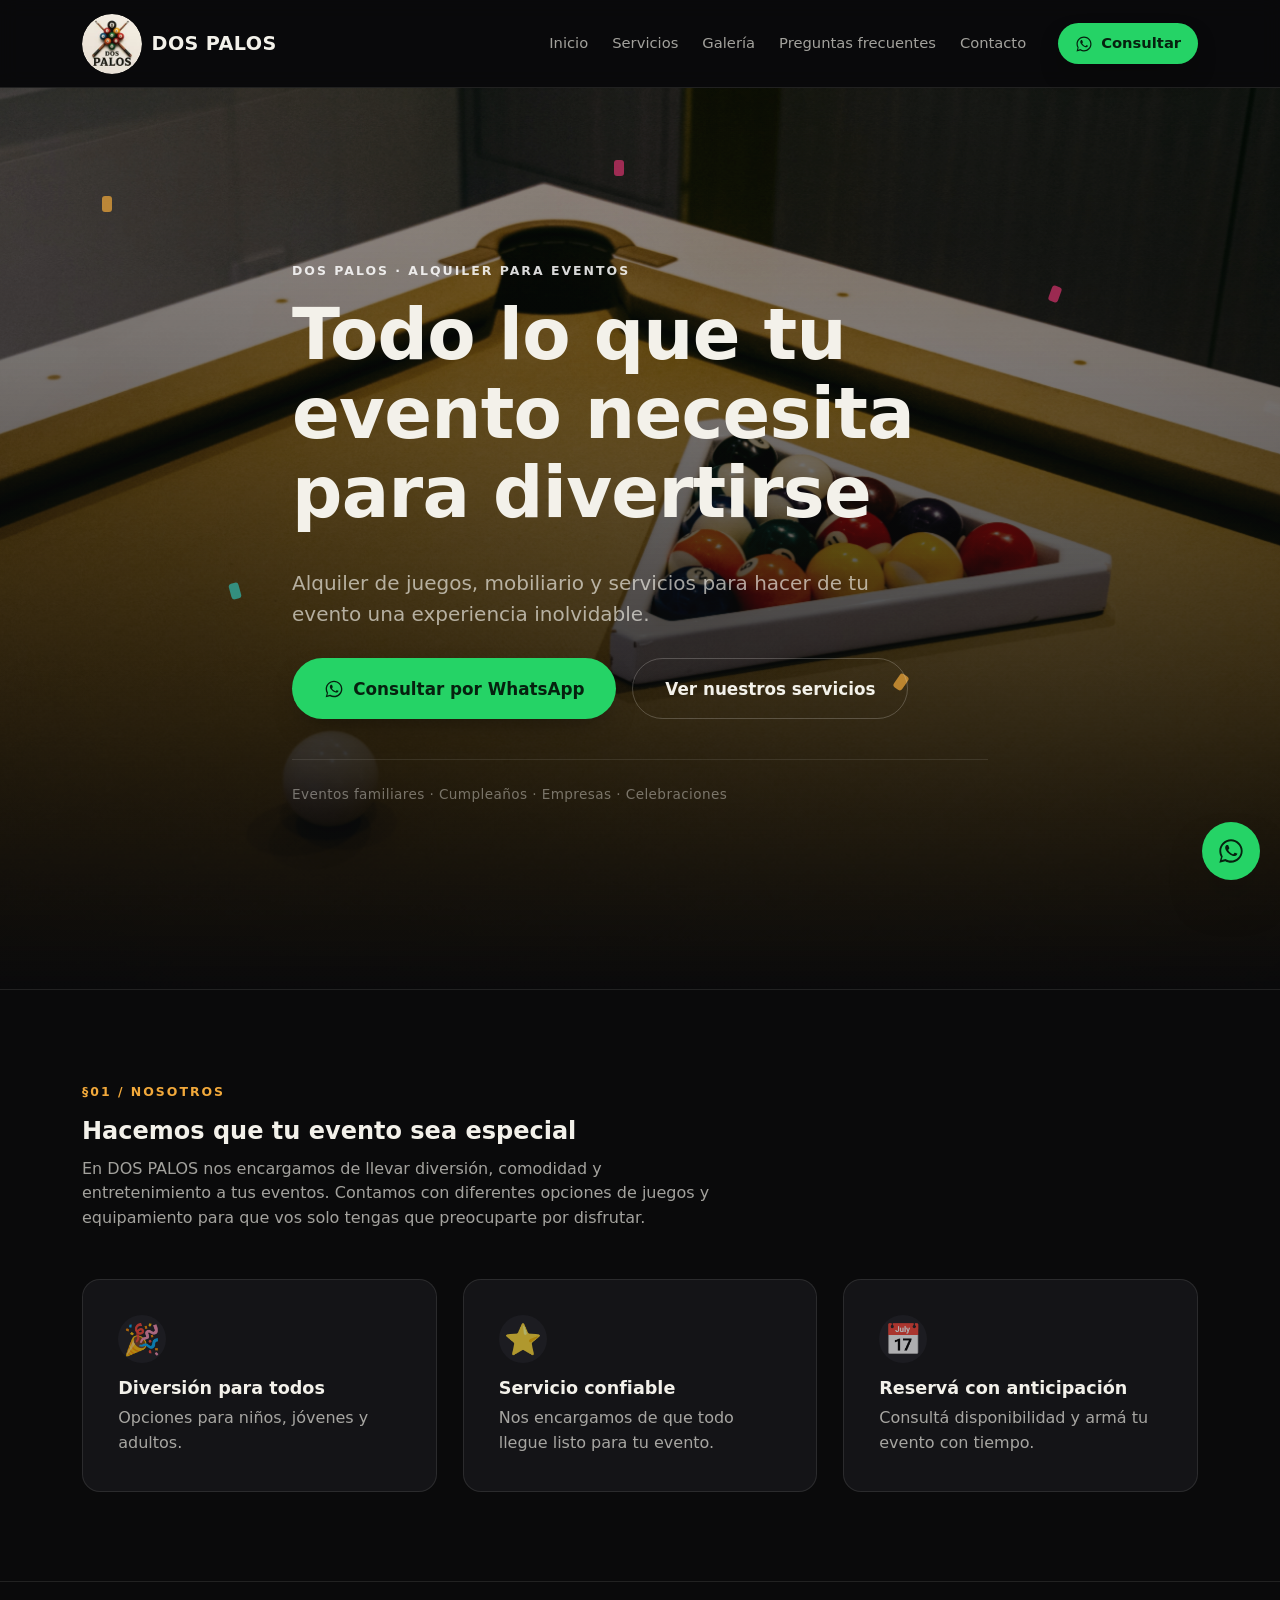
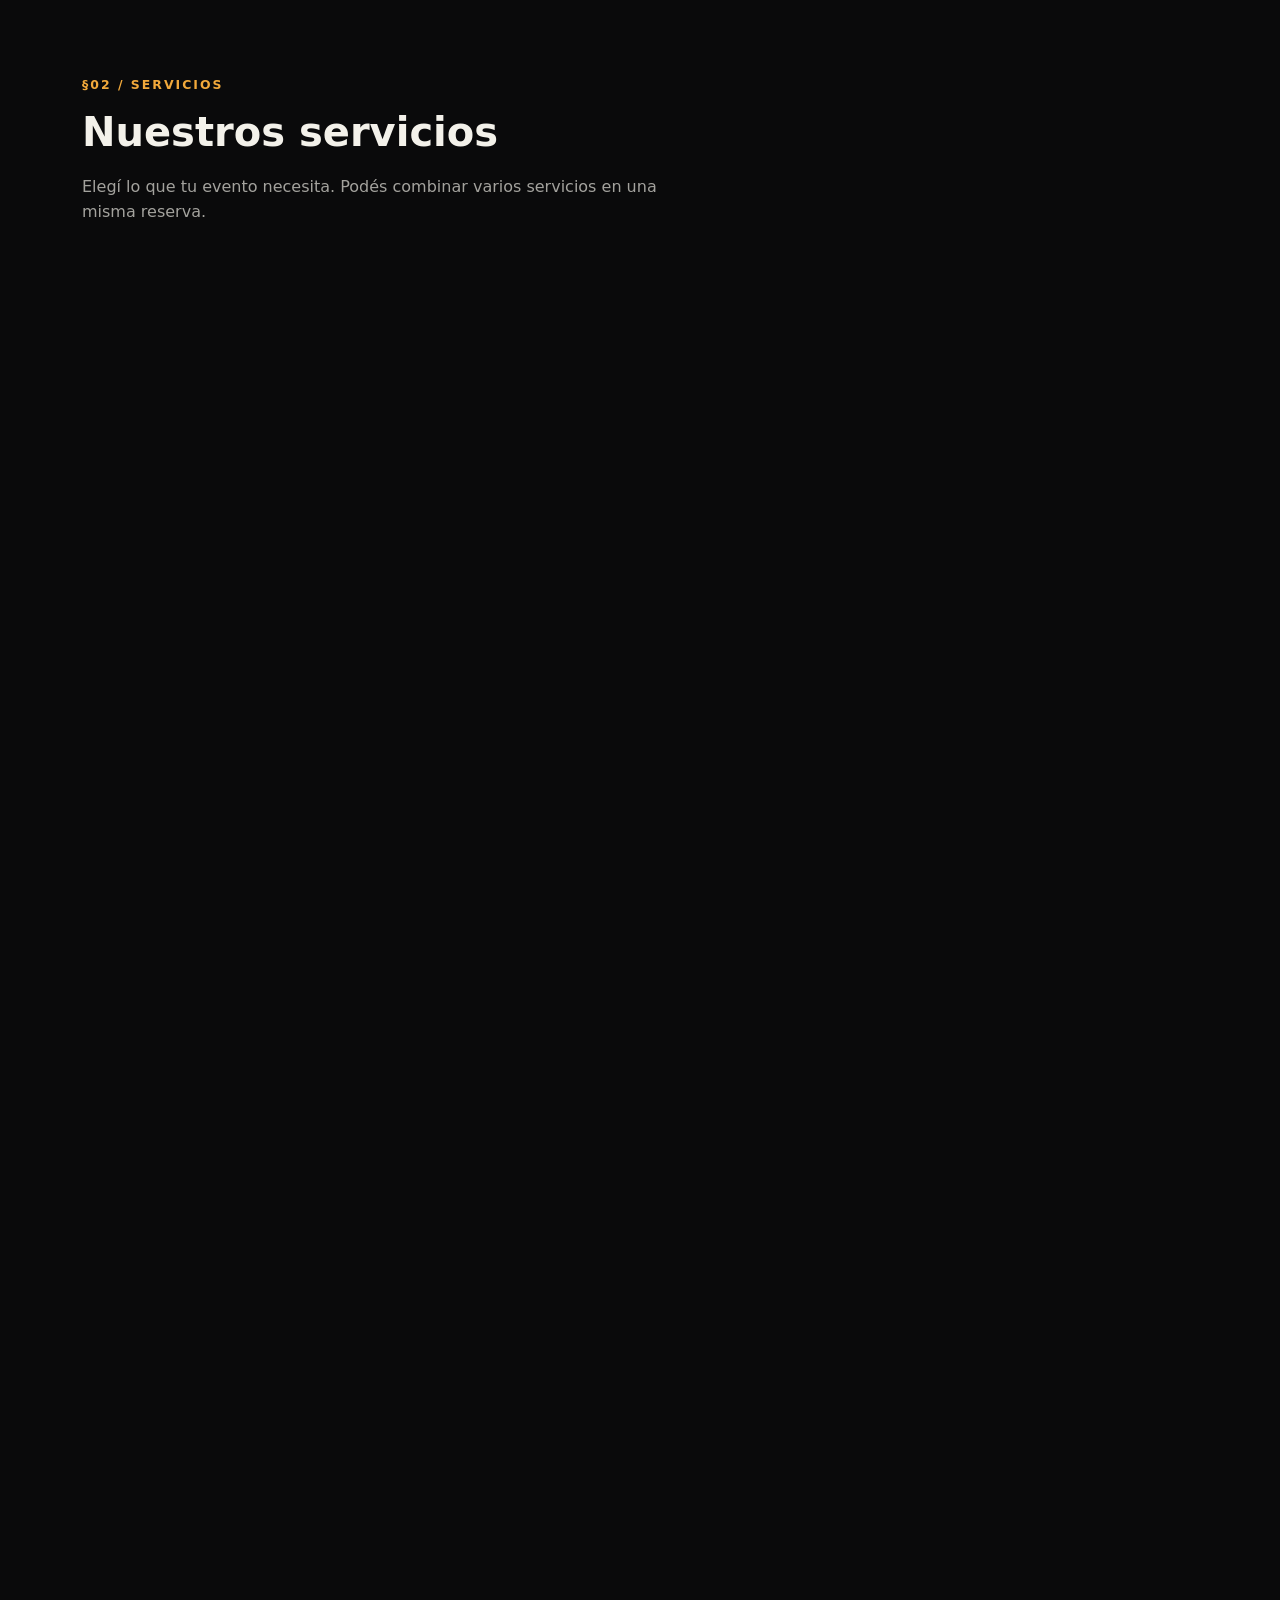
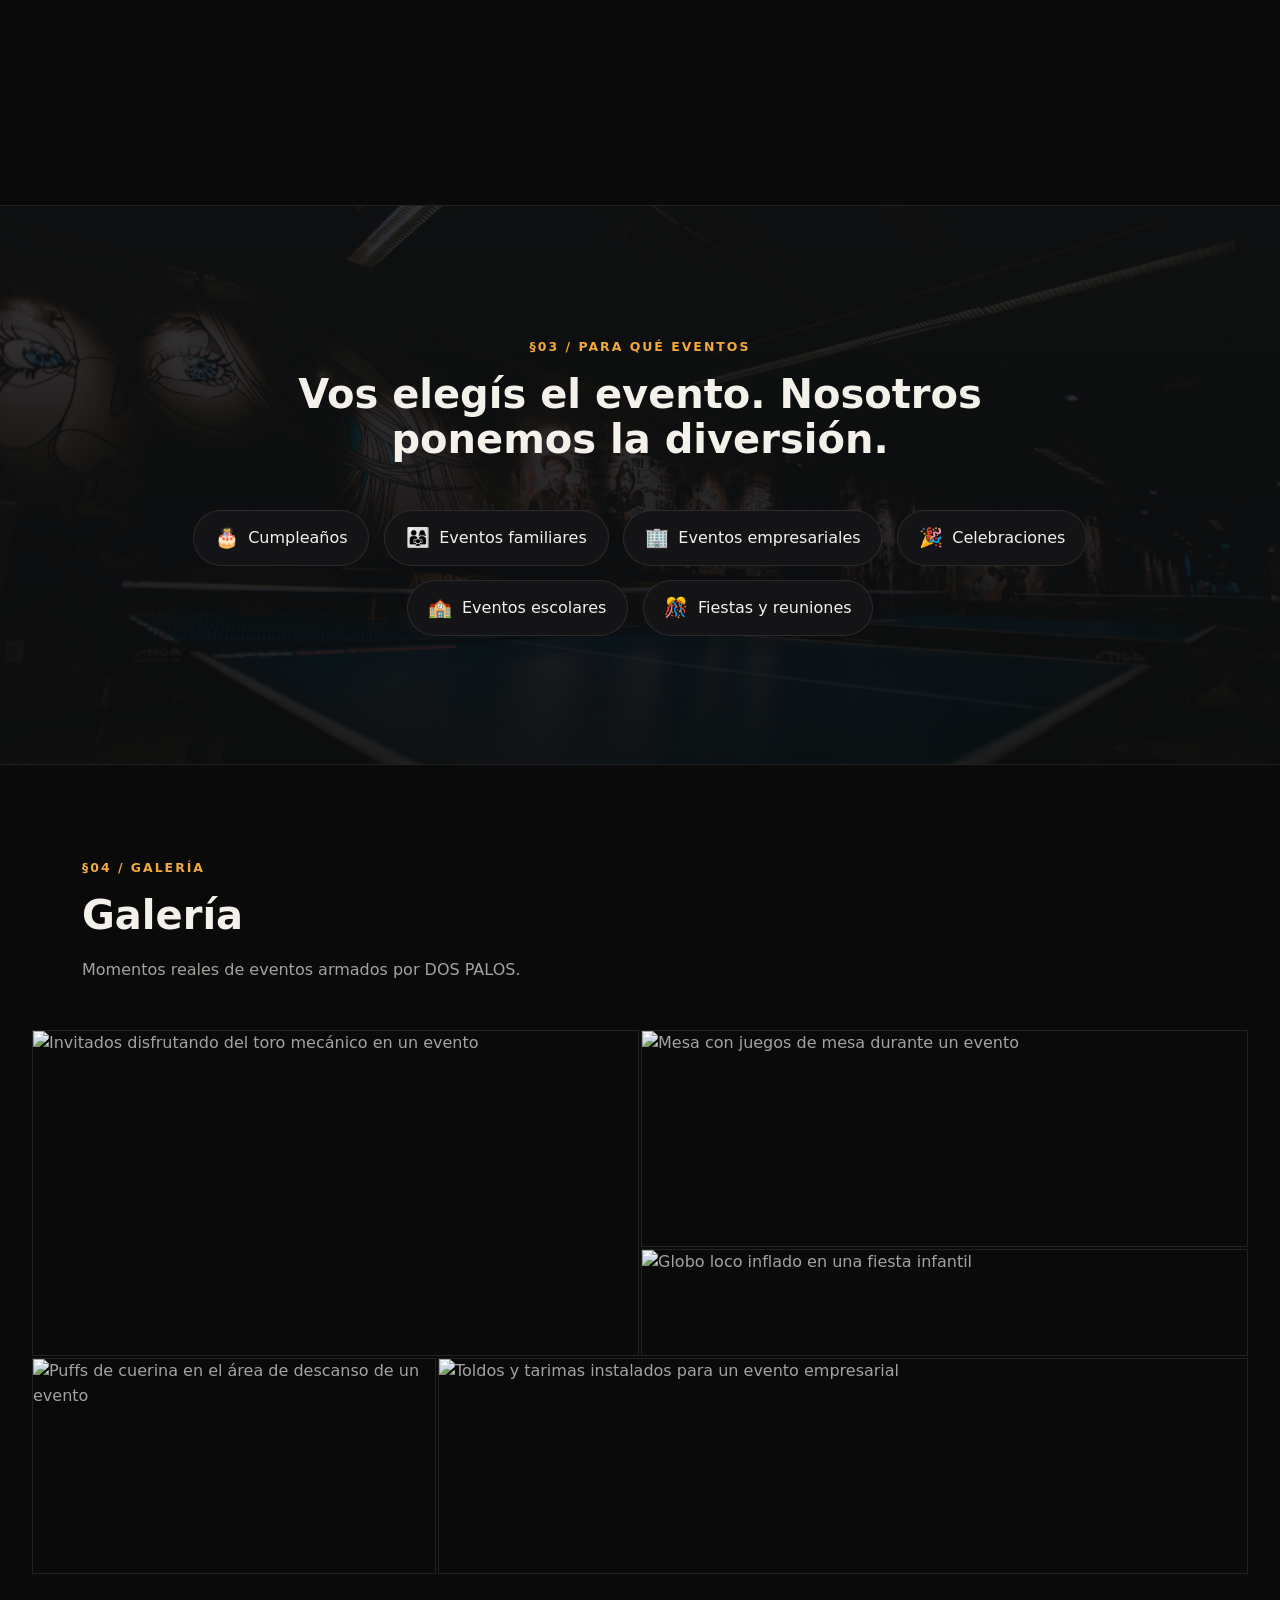
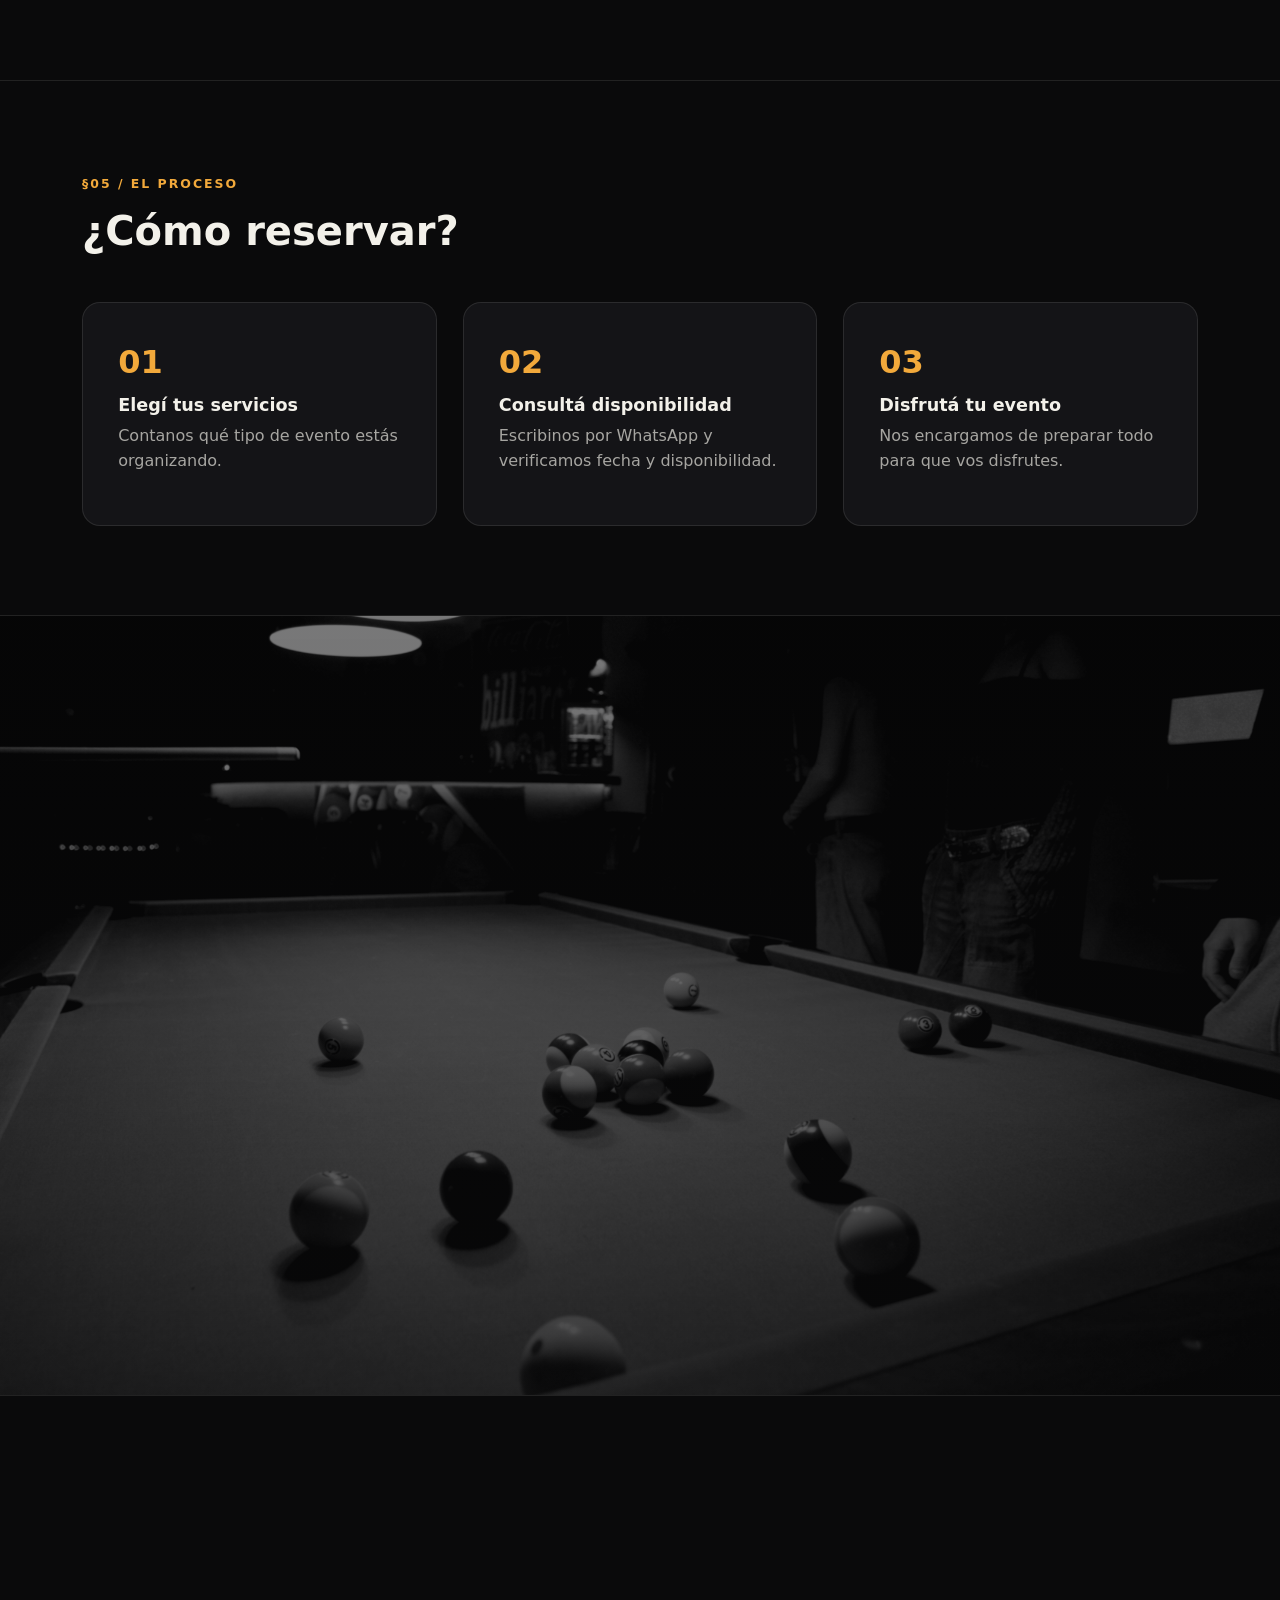
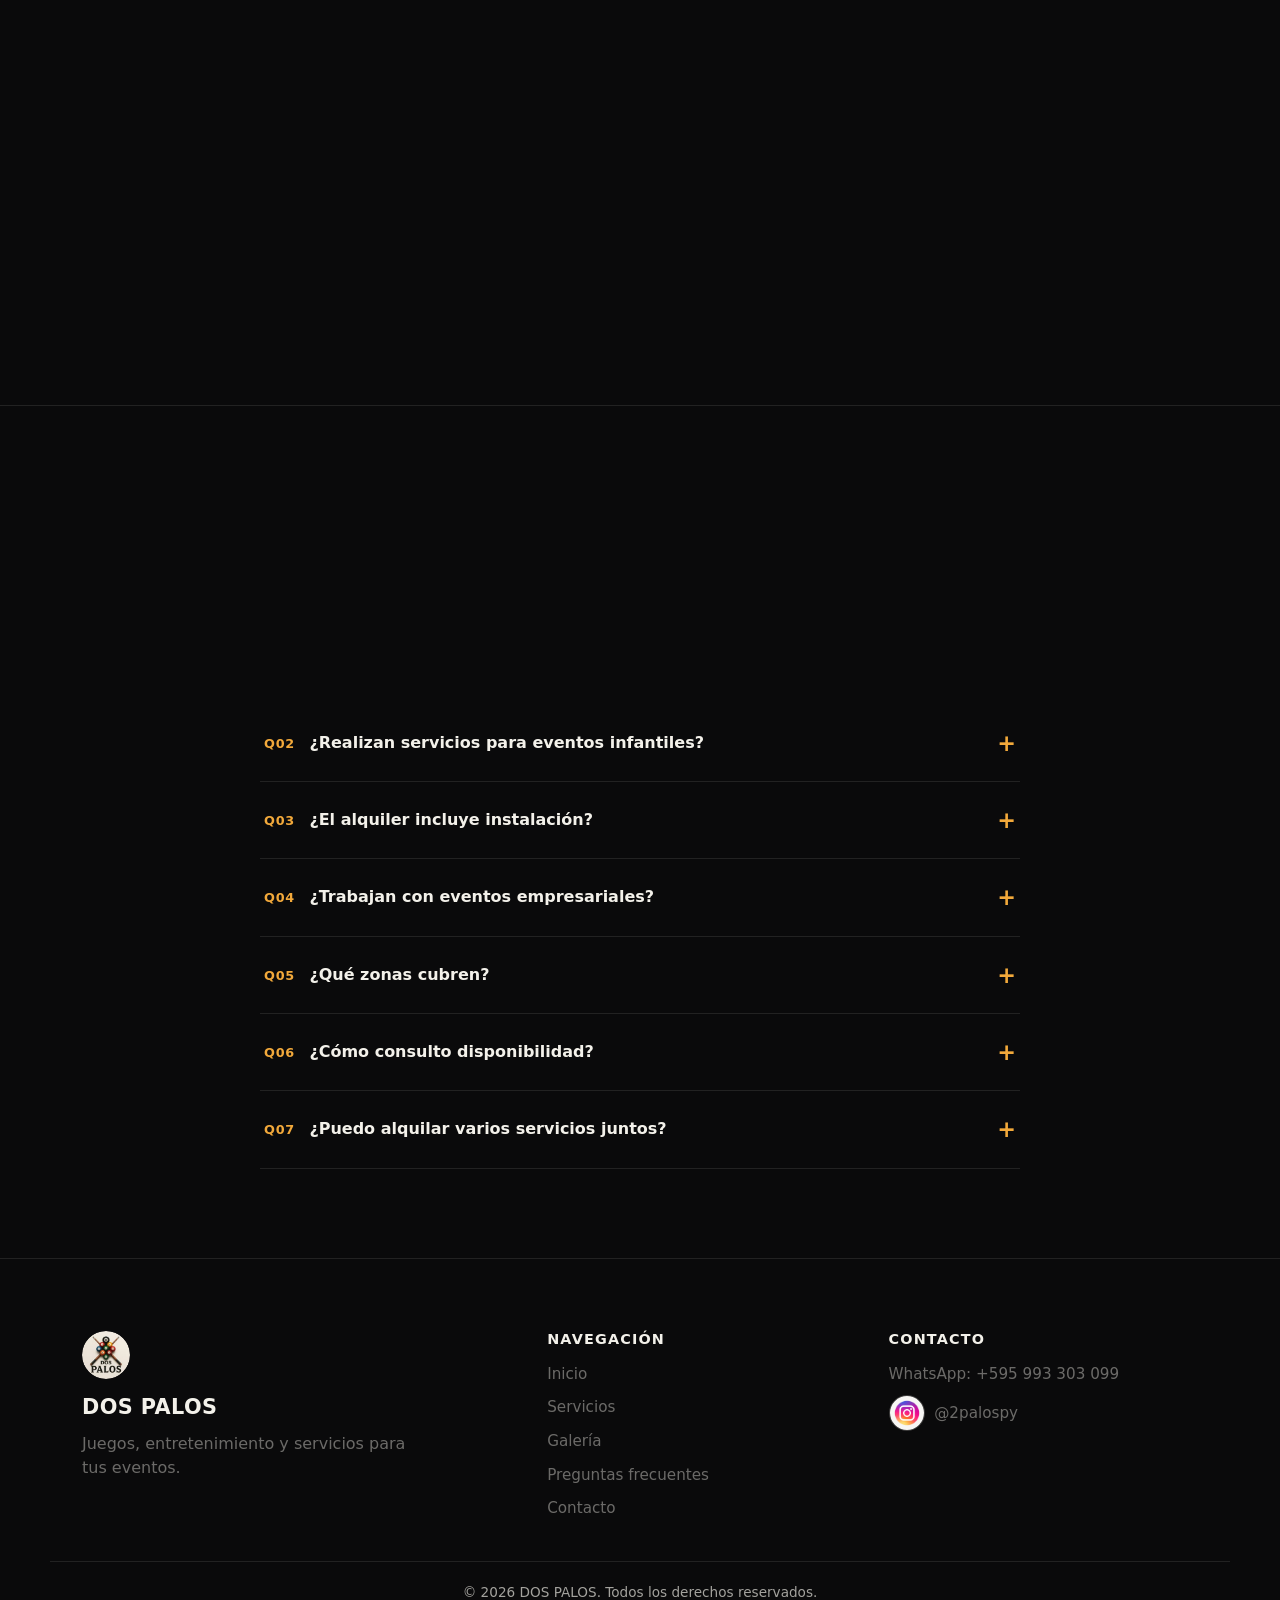
==== commit 3e671d98: "Add files via upload" ====
--- a/index.html
+++ b/index.html
@@ -16,7 +16,7 @@
 
 <link rel="preconnect" href="https://fonts.googleapis.com">
 <link rel="preconnect" href="https://fonts.gstatic.com" crossorigin>
-<link href="https://fonts.googleapis.com/css2?family=Baloo+2:wght@500;600;700;800&family=Work+Sans:wght@400;500;600;700&display=swap" rel="stylesheet">
+<link href="img/567178867_17853471231557116_4136609830677038308_n.jpg" rel="stylesheet">
 <link rel="stylesheet" href="styles.css">
 </head>
 <body>
@@ -28,7 +28,7 @@
   <div class="site-header__inner container">
     <a href="#inicio" class="brand">
       <span class="brand__mark" aria-hidden="true">
-        <svg viewBox="0 0 40 40" width="34" height="34"><circle cx="20" cy="20" r="19" fill="none" stroke="currentColor" stroke-width="2"/><path d="M13 26 L16 12 M27 26 L24 12" stroke="currentColor" stroke-width="2.5" stroke-linecap="round"/></svg>
+        <img src="img/567178867_17853471231557116_4136609830677038308_n.jpg" alt="" width="50" height="50" />
       </span>
       <span class="brand__name">DOS PALOS</span>
     </a>
@@ -57,11 +57,10 @@
 <main id="main">
 
   <!-- ===== 1. HERO ===== -->
-  <section class="hero" id="inicio">
-    <div class="hero__bg">
-      <img src="https://placehold.co/1600x1200/1E2A3A/F2A93B?text=Evento+DOS+PALOS" alt="Evento organizado por DOS PALOS con juegos y decoración para celebración en Paraguay" loading="eager">
-      <div class="hero__scrim" aria-hidden="true"></div>
-    </div>
+  <section class="hero parallax-band" id="inicio">
+    <div class="hero__bg parallax-band__bg" 
+    style="background-image:url('img/steven-weeks-pdTi4_gxSsY-unsplash.jpg')" role="img" aria-label="Evento organizado por DOS PALOS con juegos y decoración para celebración en Paraguay"></div>
+    <div class="hero__scrim parallax-band__overlay" aria-hidden="true"></div>
 
     <div class="hero__confetti" aria-hidden="true">
       <span class="confetti confetti--1"></span>
@@ -127,7 +126,7 @@
 
       <div class="services__grid" id="services-grid">
         <!-- las tarjetas se generan también desde script.js data-servicios; contenido estático de respaldo -->
-        <article class="service-card reveal">
+        <article class="service-card reveal reveal--zoom">
           <div class="service-card__media">
             <img src="https://placehold.co/640x480/12877F/FBF8F2?text=Juegos+de+Mesa" alt="Juegos de mesa disponibles para alquiler en eventos" loading="lazy">
           </div>
@@ -138,7 +137,7 @@
           </div>
         </article>
 
-        <article class="service-card reveal">
+        <article class="service-card reveal reveal--zoom">
           <div class="service-card__media">
             <img src="https://placehold.co/640x480/D6336C/FBF8F2?text=Toro+Mecánico" alt="Toro mecánico para alquiler en fiestas y eventos" loading="lazy">
           </div>
@@ -149,7 +148,7 @@
           </div>
         </article>
 
-        <article class="service-card reveal">
+        <article class="service-card reveal reveal--zoom">
           <div class="service-card__media">
             <img src="https://placehold.co/640x480/F2A93B/1E2A3A?text=Globo+Loco" alt="Globo loco inflable para fiestas infantiles y eventos" loading="lazy">
           </div>
@@ -160,7 +159,7 @@
           </div>
         </article>
 
-        <article class="service-card reveal">
+        <article class="service-card reveal reveal--zoom">
           <div class="service-card__media">
             <img src="https://placehold.co/640x480/16213A/F2A93B?text=Puffs+y+Palets" alt="Puffs de cuerina y palets para lounge de eventos" loading="lazy">
           </div>
@@ -171,7 +170,7 @@
           </div>
         </article>
 
-        <article class="service-card reveal">
+        <article class="service-card reveal reveal--zoom">
           <div class="service-card__media">
             <img src="https://placehold.co/640x480/12877F/FBF8F2?text=Área+Infantil" alt="Área infantil con pizarras para juegos de eventos" loading="lazy">
           </div>
@@ -182,7 +181,7 @@
           </div>
         </article>
 
-        <article class="service-card reveal">
+        <article class="service-card reveal reveal--zoom">
           <div class="service-card__media">
             <img src="https://placehold.co/640x480/D6336C/FBF8F2?text=Toldos" alt="Toldos para protección y comodidad en eventos al aire libre" loading="lazy">
           </div>
@@ -193,7 +192,7 @@
           </div>
         </article>
 
-        <article class="service-card reveal">
+        <article class="service-card reveal reveal--zoom">
           <div class="service-card__media">
             <img src="https://placehold.co/640x480/F2A93B/1E2A3A?text=Tarimas" alt="Tarimas para organizar el espacio de eventos" loading="lazy">
           </div>
@@ -208,8 +207,10 @@
   </section>
 
   <!-- ===== 4. PARA QUÉ EVENTOS ===== -->
-  <section class="occasions">
-    <div class="container">
+  <section class="occasions parallax-band">
+    <div class="parallax-band__bg" style="background-image:url('img/ivan-cortez-c9aGBqkeoE4-unsplash.jpg')" role="img" aria-label="Invitados disfrutando de un evento organizado por DOS PALOS"></div>
+    <div class="parallax-band__overlay occasions__overlay" aria-hidden="true"></div>
+    <div class="container parallax-band__content">
       <div class="section-heading section-heading--center reveal">
         <p class="eyebrow">§03 / Para qué eventos</p>
         <h2>Vos elegís el evento. Nosotros ponemos la diversión.</h2>
@@ -236,11 +237,11 @@
     </div>
 
     <div class="gallery__grid" id="gallery-track">
-      <figure class="gallery__item gallery__item--1 reveal"><img src="https://placehold.co/700x800/16213A/F2A93B?text=Toro+Mec%C3%A1nico" alt="Invitados disfrutando del toro mecánico en un evento" loading="lazy"></figure>
-      <figure class="gallery__item gallery__item--2 reveal"><img src="https://placehold.co/700x500/12877F/FBF8F2?text=Juegos+de+Mesa" alt="Mesa con juegos de mesa durante un evento" loading="lazy"></figure>
-      <figure class="gallery__item gallery__item--3 reveal"><img src="https://placehold.co/700x350/D6336C/FBF8F2?text=Globo+Loco" alt="Globo loco inflado en una fiesta infantil" loading="lazy"></figure>
-      <figure class="gallery__item gallery__item--4 reveal"><img src="https://placehold.co/500x600/F2A93B/1E2A3A?text=Puffs" alt="Puffs de cuerina en el área de descanso de un evento" loading="lazy"></figure>
-      <figure class="gallery__item gallery__item--5 reveal"><img src="https://placehold.co/900x600/1E2A3A/F2A93B?text=Toldos+y+Tarimas" alt="Toldos y tarimas instalados para un evento empresarial" loading="lazy"></figure>
+      <figure class="gallery__item gallery__item--1 reveal reveal--zoom"><img src="https://placehold.co/700x800/16213A/F2A93B?text=Toro+Mec%C3%A1nico" alt="Invitados disfrutando del toro mecánico en un evento" loading="lazy"></figure>
+      <figure class="gallery__item gallery__item--2 reveal reveal--zoom"><img src="https://placehold.co/700x500/12877F/FBF8F2?text=Juegos+de+Mesa" alt="Mesa con juegos de mesa durante un evento" loading="lazy"></figure>
+      <figure class="gallery__item gallery__item--3 reveal reveal--zoom"><img src="https://placehold.co/700x350/D6336C/FBF8F2?text=Globo+Loco" alt="Globo loco inflado en una fiesta infantil" loading="lazy"></figure>
+      <figure class="gallery__item gallery__item--4 reveal reveal--zoom"><img src="https://placehold.co/500x600/F2A93B/1E2A3A?text=Puffs" alt="Puffs de cuerina en el área de descanso de un evento" loading="lazy"></figure>
+      <figure class="gallery__item gallery__item--5 reveal reveal--zoom"><img src="https://placehold.co/900x600/1E2A3A/F2A93B?text=Toldos+y+Tarimas" alt="Toldos y tarimas instalados para un evento empresarial" loading="lazy"></figure>
     </div>
   </section>
 
@@ -272,8 +273,10 @@
   </section>
 
   <!-- ===== 7. CTA ===== -->
-  <section class="cta-band" id="contacto">
-    <div class="container cta-band__inner reveal">
+  <section class="cta-band parallax-band" id="contacto">
+    <div class="parallax-band__bg" style="background-image:url('img/daniil-velychko-8cvcDHvpXUY-unsplash.jpg')" role="img" aria-label="Fondo decorativo de evento organizado por DOS PALOS"></div>
+    <div class="parallax-band__overlay cta-band__overlay" aria-hidden="true"></div>
+    <div class="container cta-band__inner parallax-band__content reveal">
       <p class="eyebrow eyebrow--light">§06 / Contacto</p>
       <h2>¿Estás organizando un evento?</h2>
       <p>Contanos qué necesitás y te ayudamos a preparar una propuesta.</p>
@@ -295,17 +298,17 @@
         <p class="section-heading__note">Textos de ejemplo — reemplazar por comentarios reales de clientes.</p>
       </div>
       <div class="testimonials__grid">
-        <blockquote class="testimonial-card reveal">
+        <blockquote class="testimonial-card reveal reveal--left">
           <div class="testimonial-card__stars" aria-label="5 de 5 estrellas">★★★★★</div>
           <p>"El toro mecánico fue el éxito de la fiesta de mi hijo. Todo llegó a tiempo y armado."</p>
           <cite>— Nombre del cliente</cite>
         </blockquote>
-        <blockquote class="testimonial-card reveal">
+        <blockquote class="testimonial-card reveal reveal--zoom">
           <div class="testimonial-card__stars" aria-label="5 de 5 estrellas">★★★★★</div>
           <p>"Alquilamos los toldos y las tarimas para un evento de la empresa. Excelente atención."</p>
           <cite>— Nombre del cliente</cite>
         </blockquote>
-        <blockquote class="testimonial-card reveal">
+        <blockquote class="testimonial-card reveal reveal--right">
           <div class="testimonial-card__stars" aria-label="5 de 5 estrellas">★★★★★</div>
           <p>"Los puffs y el área infantil hicieron que todos, chicos y grandes, la pasaran increíble."</p>
           <cite>— Nombre del cliente</cite>
@@ -381,6 +384,9 @@
 <footer class="site-footer">
   <div class="container site-footer__grid">
     <div class="site-footer__brand">
+      <span class="brand__mark brand__mark--footer" aria-hidden="true">
+        <img src="img/567178867_17853471231557116_4136609830677038308_n.jpg" alt="" width="48" height="48">
+      </span>
       <span class="brand__name">DOS PALOS</span>
       <p>Juegos, entretenimiento y servicios para tus eventos.</p>
     </div>
@@ -401,7 +407,7 @@
       <ul>
         <li><a href="https://wa.me/595993303099" target="_blank" rel="noopener">WhatsApp: +595 993 303 099</a></li>
         <li><a href="https://instagram.com/2palospy" target="_blank" rel="noopener" class="footer-instagram">
-          <img src="assets/logo-dos-palos.jpg" alt="Logo DOS PALOS - síguenos en Instagram @2palospy" width="36" height="36">
+          <img src="img/v982-d3-04.jpg" alt="Logo DOS PALOS - síguenos en Instagram @2palospy" width="36" height="36">
           @2palospy
         </a></li>
       </ul>
--- a/styles.css
+++ b/styles.css
@@ -48,6 +48,7 @@
 ========================================================= */
 *,*::before,*::after{ box-sizing:border-box; }
 html{ scroll-behavior:smooth; }
+section[id], main [id]{ scroll-margin-top:84px; }
 @media (prefers-reduced-motion: reduce){
   html{ scroll-behavior:auto; }
   *,*::before,*::after{ animation-duration:0.01ms !important; animation-iteration-count:1 !important; transition-duration:0.01ms !important; }
@@ -124,7 +125,8 @@
   padding-block:0.85rem;
 }
 .brand{ display:flex; align-items:center; gap:0.6rem; color:var(--ink); }
-.brand__mark{ color:var(--gold); display:flex; }
+.brand__mark{ color:var(--gold); display:flex; border-radius:50%; overflow:hidden; flex-shrink:0; }
+.brand__mark img{ width:60px; height:60px; object-fit:cover; border-radius:50%; }
 .brand__name{ font-family:var(--font-display); font-weight:700; font-size:1.2rem; letter-spacing:0.02em; color:var(--ink); }
 
 .main-nav{ display:flex; align-items:center; gap:2rem; }
@@ -157,18 +159,39 @@
 }
 
 /* =========================================================
+   Parallax band — bloque reutilizable de fondo fijo a pantalla
+   completa para secciones tipo hero / franja de contexto / CTA
+========================================================= */
+.parallax-band{ position:relative; overflow:hidden; isolation:isolate; }
+.parallax-band__bg{
+  position:absolute; inset:0; z-index:0;
+  background-size:cover; background-position:center; background-repeat:no-repeat;
+  background-attachment:fixed; /* fondo fijo mientras el contenido se desplaza encima */
+  transform:scale(1.08); /* evita bordes visibles al usar background-attachment:fixed */
+  filter:saturate(0.85) contrast(1.05);
+  will-change:transform;
+}
+.parallax-band__overlay{ position:absolute; inset:0; z-index:1; }
+.parallax-band__content{ position:relative; z-index:2; }
+
+/* Los fondos "fixed" no son fiables en iOS/touch: se reemplazan por scroll normal
+   y el parallax sutil lo aporta el JS (translateY) en esos dispositivos. */
+@media (hover:none), (pointer:coarse){
+  .parallax-band__bg{ background-attachment:scroll; transform:scale(1.02); }
+}
+@media (prefers-reduced-motion:reduce){
+  .parallax-band__bg{ background-attachment:scroll; transform:none !important; }
+}
+
+/* =========================================================
    Hero — se funde con el fondo oscuro de la página
 ========================================================= */
 .hero{
-  position:relative; overflow:hidden;
   min-height:min(92vh, 780px);
   display:flex; align-items:flex-end;
   color:var(--ink);
 }
-.hero__bg{ position:absolute; inset:0; z-index:0; }
-.hero__bg img{ width:100%; height:100%; object-fit:cover; filter:saturate(0.85) contrast(1.05); }
 .hero__scrim{
-  position:absolute; inset:0;
   background:linear-gradient(180deg, rgba(10,10,11,0.35) 0%, rgba(10,10,11,0.55) 35%, var(--bg) 100%);
 }
 .hero__confetti{ position:absolute; inset:0; z-index:1; pointer-events:none; overflow:hidden; }
@@ -270,7 +293,8 @@
 /* =========================================================
    Occasions
 ========================================================= */
-.occasions{ background:var(--bg); }
+.occasions{ padding-block:clamp(5rem, 12vw, 8rem); }
+.occasions__overlay{ background:linear-gradient(180deg, rgba(10,10,11,0.82) 0%, rgba(10,10,11,0.9) 100%); }
 .occasions__grid{
   display:flex; flex-wrap:wrap; justify-content:center; gap:0.9rem;
 }
@@ -331,12 +355,14 @@
 /* =========================================================
    CTA band — tarjeta destacada sobre fondo oscuro
 ========================================================= */
-.cta-band{ background:var(--bg); }
+.cta-band{ padding-block:clamp(6rem, 14vw, 9rem); }
+.cta-band__overlay{ background:linear-gradient(180deg, rgba(10,10,11,0.55) 0%, rgba(10,10,11,0.75) 100%); }
 .cta-band__inner{
   display:flex; flex-direction:column; align-items:center; gap:0.4rem; text-align:center;
-  background:var(--bg-raised); border:1px solid var(--line-strong); border-radius:var(--radius-lg);
+  background:rgba(20,20,23,0.9); backdrop-filter:blur(6px);
+  border:1px solid var(--line-strong); border-radius:var(--radius-lg);
   padding:clamp(2.5rem,6vw,4rem) clamp(1.5rem,5vw,3rem);
-  position:relative; overflow:hidden;
+  position:relative; overflow:hidden; margin-inline:auto; max-width:760px;
 }
 .cta-band__inner::before{
   content:''; position:absolute; top:0; left:0; right:0; height:3px;
@@ -391,6 +417,11 @@
 .site-footer__grid{ display:grid; grid-template-columns:1.4fr 1fr 1fr; gap:2rem; padding-bottom:2.5rem; }
 .site-footer__brand .brand__name{ color:var(--ink); font-size:1.3rem; }
 .site-footer__brand p{ color:var(--ink-faint); margin-top:0.5rem; max-width:32ch; }
+
+.site-footer__brand{ display:flex; flex-direction:column; align-items:flex-start; }
+.brand__mark--footer{ width:48px; height:48px; border-radius:50%; overflow:hidden; margin-bottom:0.75rem; }
+.brand__mark--footer img{ width:100%; height:100%; object-fit:cover; border-radius:50%; }
+
 .site-footer__col h3{ color:var(--ink); font-size:0.9rem; margin-bottom:0.9rem; text-transform:uppercase; letter-spacing:0.08em; }
 .site-footer__col ul{ display:flex; flex-direction:column; gap:0.55rem; }
 .site-footer__col a{ color:var(--ink-faint); font-size:0.95rem; transition:color 0.15s ease; }
@@ -421,7 +452,23 @@
 }
 
 /* =========================================================
-   Scroll reveal
-========================================================= */
-.reveal{ opacity:0; transform:translateY(16px); transition:opacity 0.5s ease, transform 0.5s ease; }
-.reveal.is-visible{ opacity:1; transform:translateY(0); }
+   Scroll reveal — variantes + stagger
+========================================================= */
+.reveal{
+  opacity:0; transform:translateY(22px);
+  transition:opacity 0.6s cubic-bezier(.16,.8,.3,1), transform 0.6s cubic-bezier(.16,.8,.3,1);
+  transition-delay:var(--reveal-delay, 0ms);
+}
+.reveal.is-visible{ opacity:1; transform:none; }
+
+/* variantes opcionales — agregar junto a .reveal en el HTML */
+.reveal--left{ transform:translateX(-28px); }
+.reveal--left.is-visible{ transform:none; }
+.reveal--right{ transform:translateX(28px); }
+.reveal--right.is-visible{ transform:none; }
+.reveal--zoom{ transform:scale(0.92); }
+.reveal--zoom.is-visible{ transform:none; }
+
+@media (prefers-reduced-motion:reduce){
+  .reveal{ transition-delay:0ms !important; }
+}
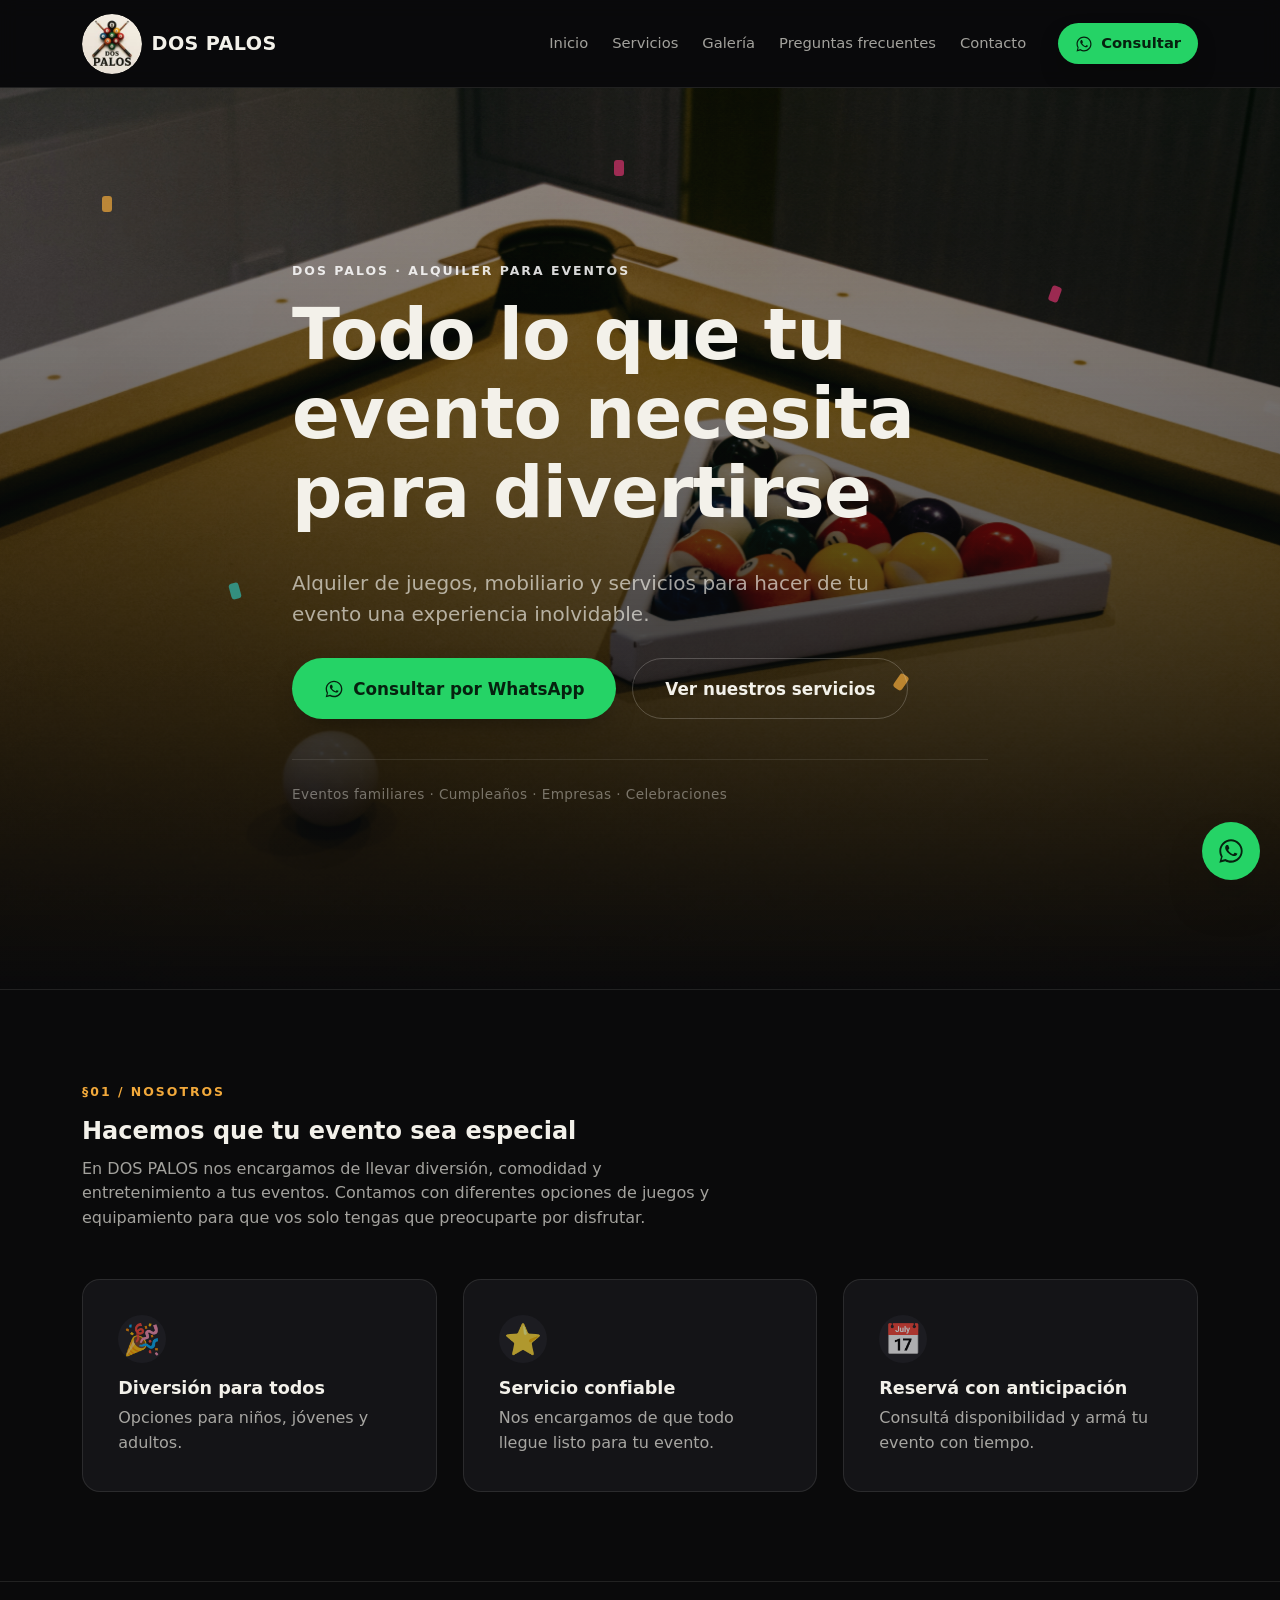
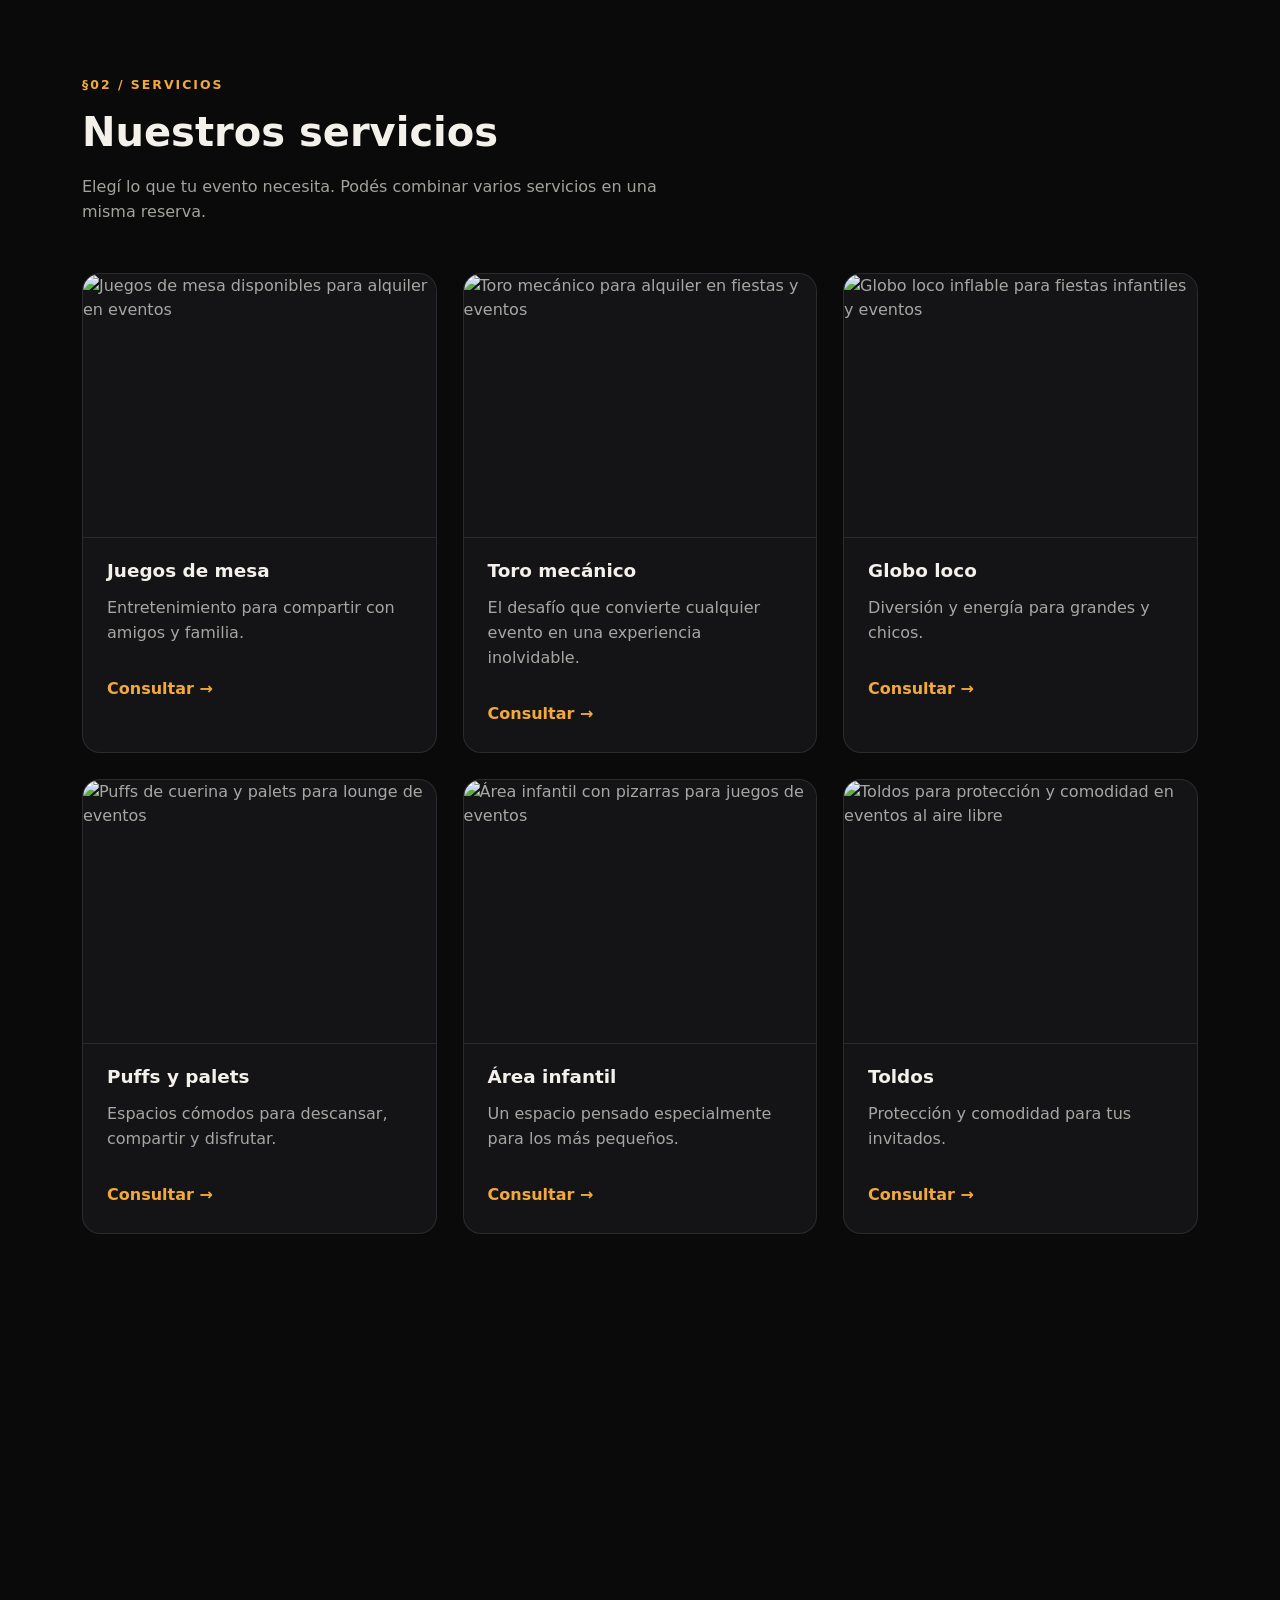
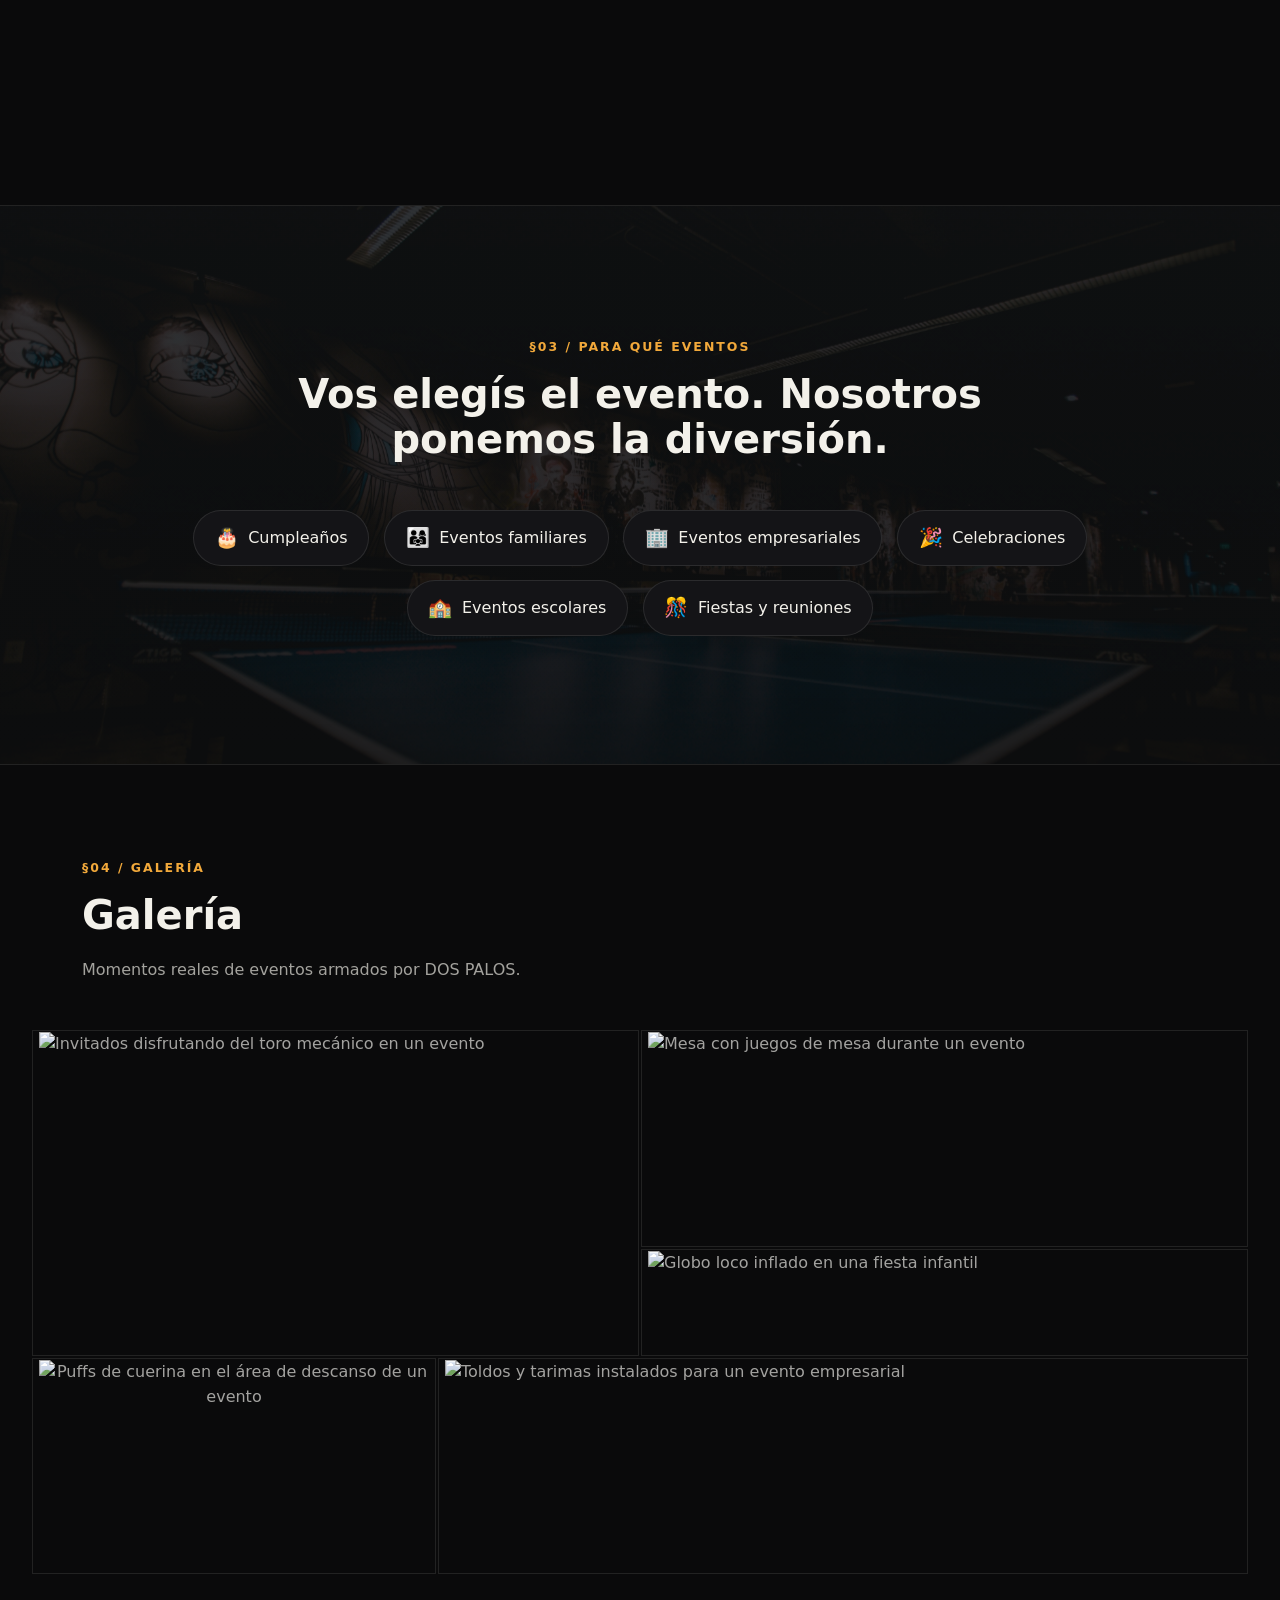
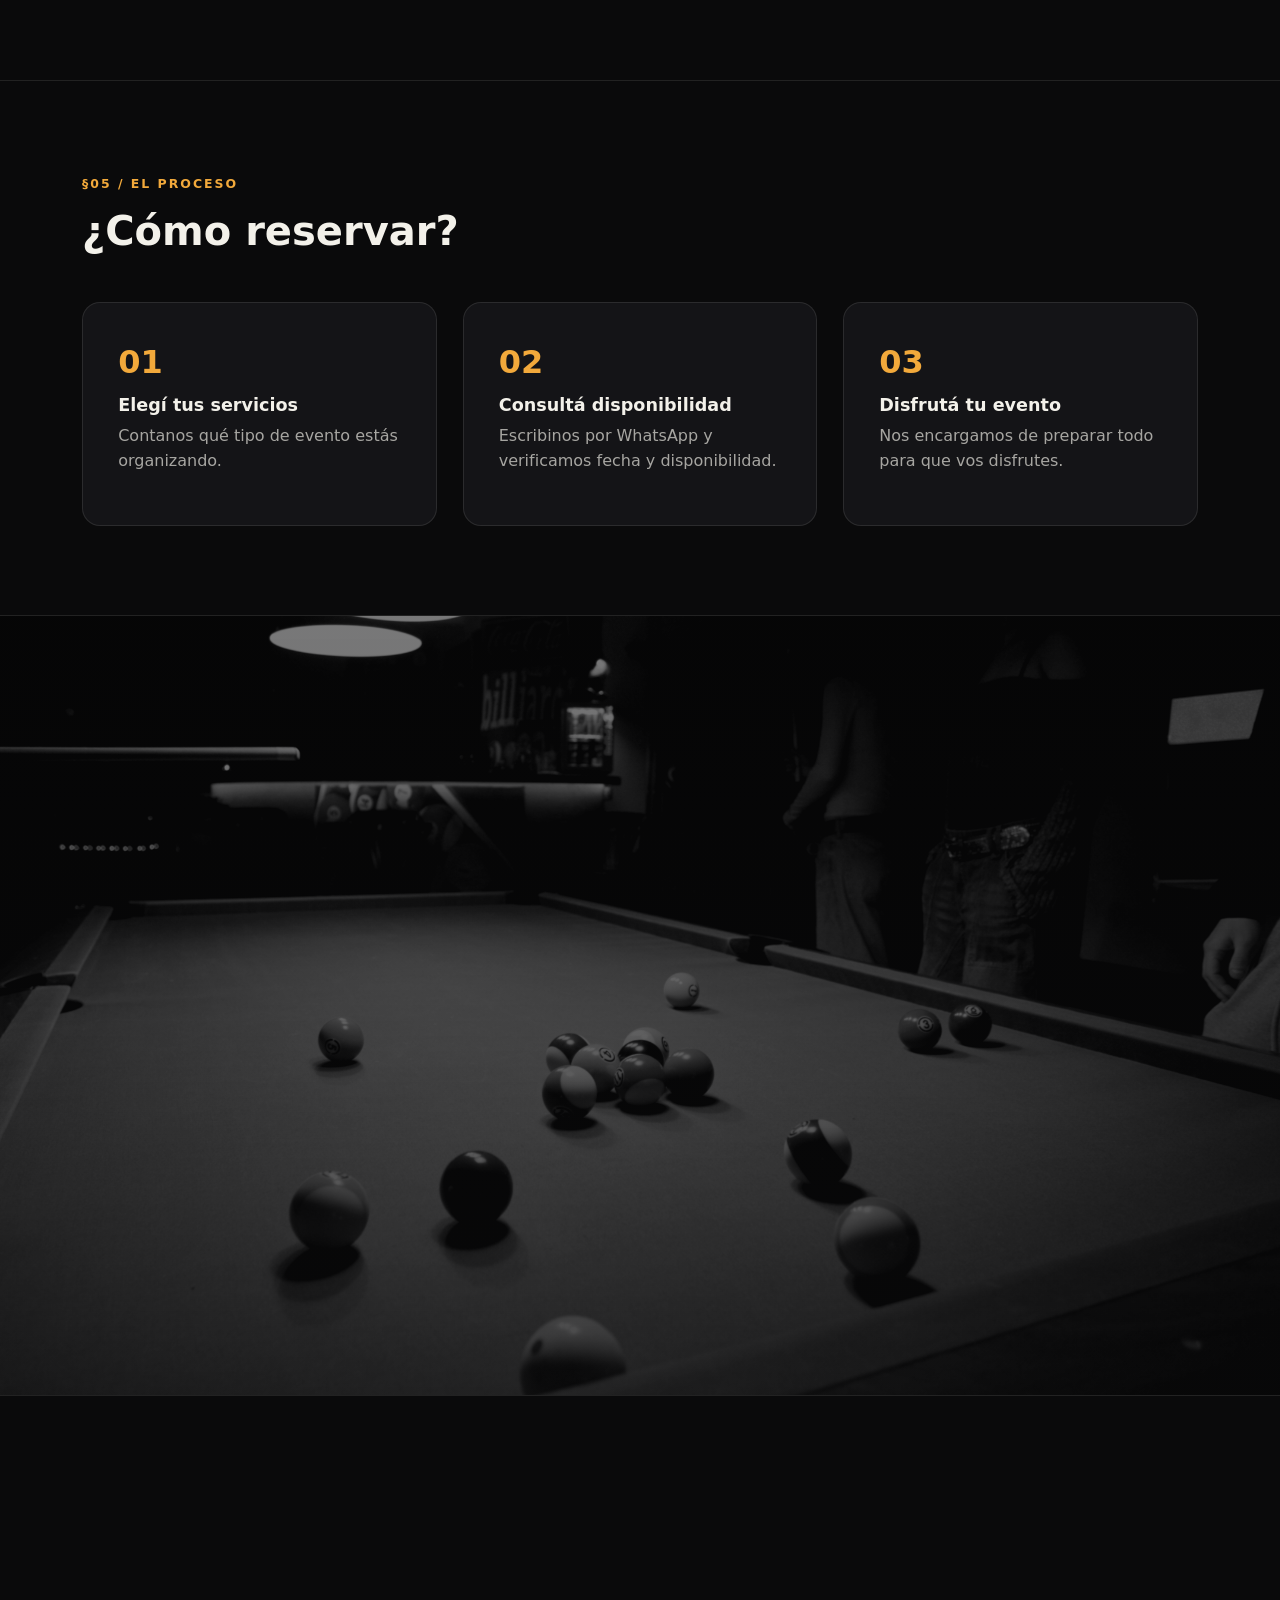
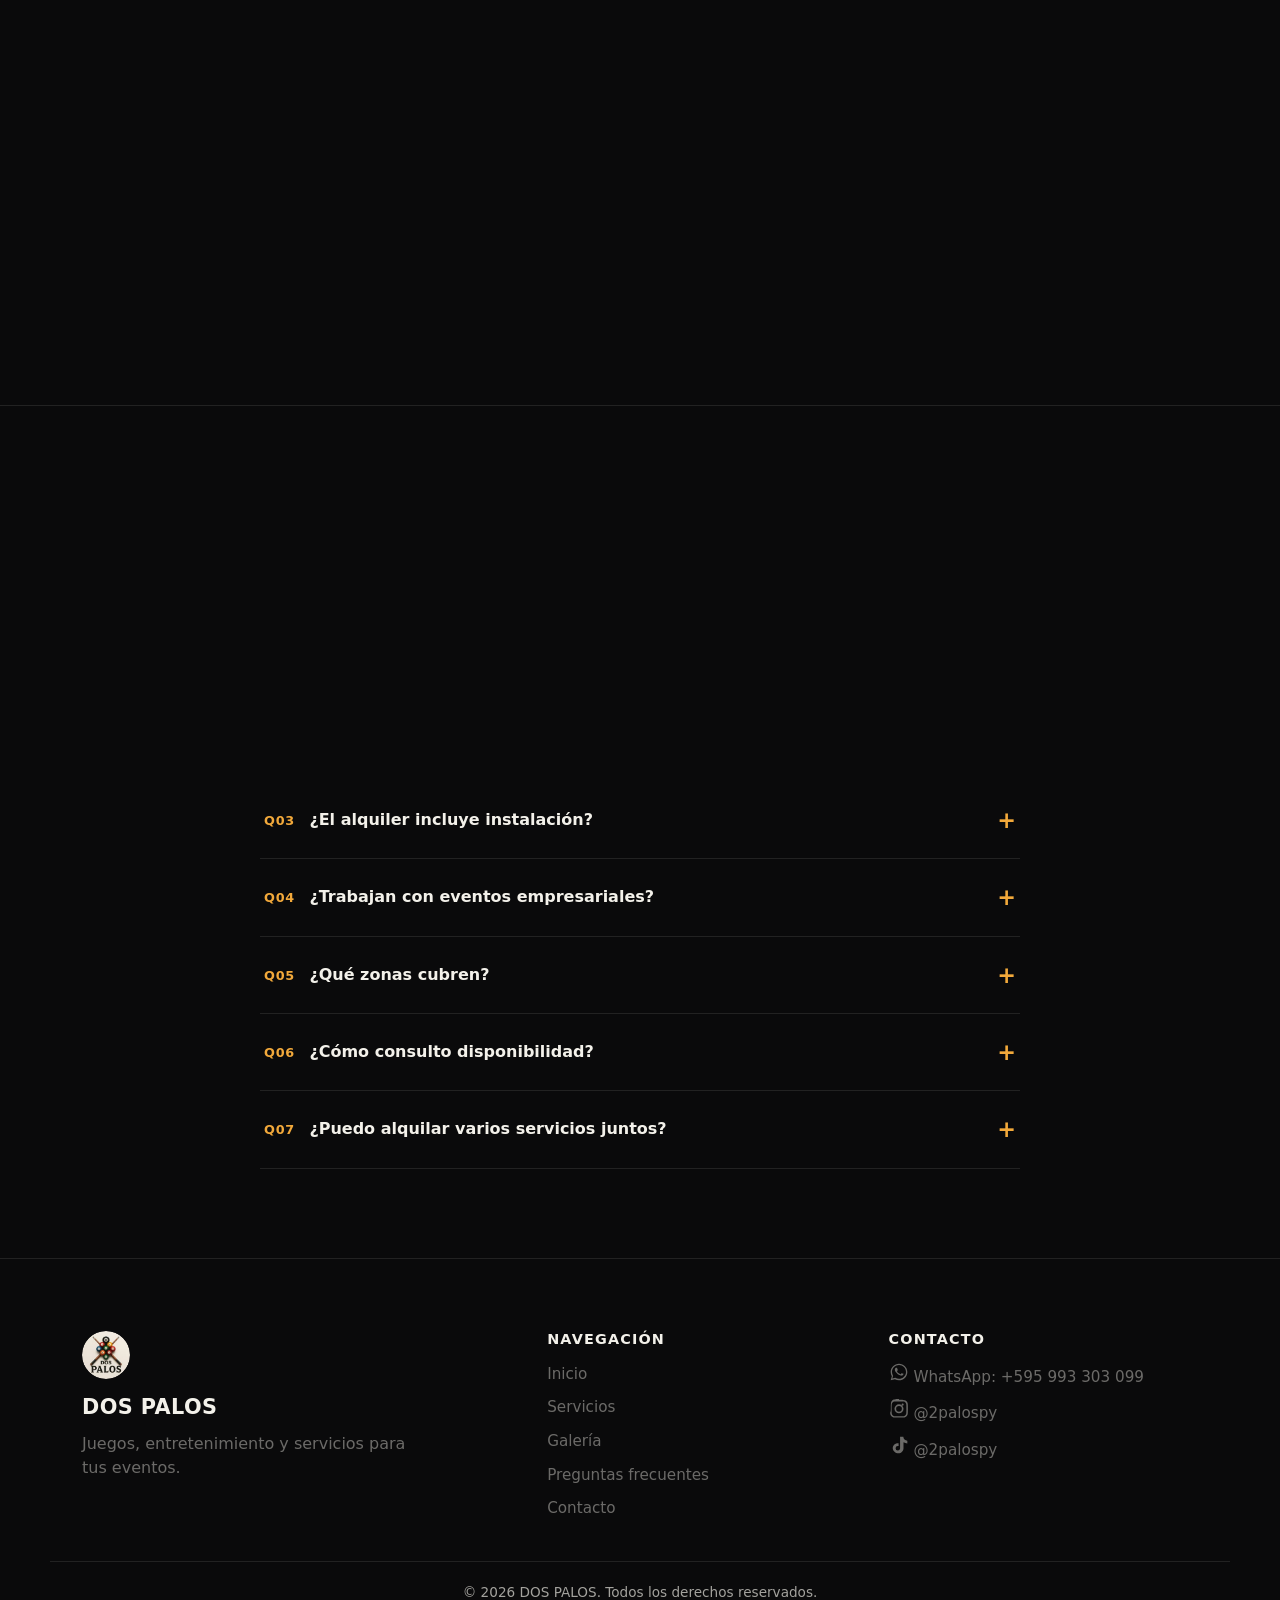
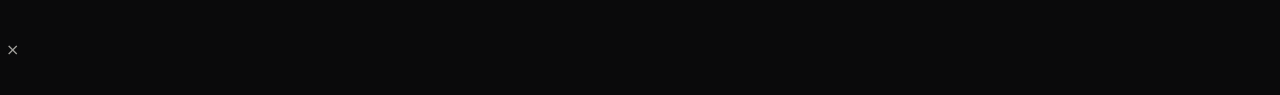
==== commit a0548b83: "Update index.html" ====
--- a/index.html
+++ b/index.html
@@ -237,11 +237,11 @@
     </div>
 
     <div class="gallery__grid" id="gallery-track">
-      <figure class="gallery__item gallery__item--1 reveal reveal--zoom"><img src="https://placehold.co/700x800/16213A/F2A93B?text=Toro+Mec%C3%A1nico" alt="Invitados disfrutando del toro mecánico en un evento" loading="lazy"></figure>
-      <figure class="gallery__item gallery__item--2 reveal reveal--zoom"><img src="https://placehold.co/700x500/12877F/FBF8F2?text=Juegos+de+Mesa" alt="Mesa con juegos de mesa durante un evento" loading="lazy"></figure>
-      <figure class="gallery__item gallery__item--3 reveal reveal--zoom"><img src="https://placehold.co/700x350/D6336C/FBF8F2?text=Globo+Loco" alt="Globo loco inflado en una fiesta infantil" loading="lazy"></figure>
-      <figure class="gallery__item gallery__item--4 reveal reveal--zoom"><img src="https://placehold.co/500x600/F2A93B/1E2A3A?text=Puffs" alt="Puffs de cuerina en el área de descanso de un evento" loading="lazy"></figure>
-      <figure class="gallery__item gallery__item--5 reveal reveal--zoom"><img src="https://placehold.co/900x600/1E2A3A/F2A93B?text=Toldos+y+Tarimas" alt="Toldos y tarimas instalados para un evento empresarial" loading="lazy"></figure>
+      <figure class="gallery__item gallery__item--1 reveal reveal--zoom"><button type="button" class="gallery__zoom"><img src="https://placehold.co/700x800/16213A/F2A93B?text=Toro+Mec%C3%A1nico" alt="Invitados disfrutando del toro mecánico en un evento" loading="lazy"></button></figure>
+      <figure class="gallery__item gallery__item--2 reveal reveal--zoom"><button type="button" class="gallery__zoom"><img src="https://placehold.co/700x500/12877F/FBF8F2?text=Juegos+de+Mesa" alt="Mesa con juegos de mesa durante un evento" loading="lazy"></button></figure>
+      <figure class="gallery__item gallery__item--3 reveal reveal--zoom"><button type="button" class="gallery__zoom"><img src="https://placehold.co/700x350/D6336C/FBF8F2?text=Globo+Loco" alt="Globo loco inflado en una fiesta infantil" loading="lazy"></button></figure>
+      <figure class="gallery__item gallery__item--4 reveal reveal--zoom"><button type="button" class="gallery__zoom"><img src="https://placehold.co/500x600/F2A93B/1E2A3A?text=Puffs" alt="Puffs de cuerina en el área de descanso de un evento" loading="lazy"></button></figure>
+      <figure class="gallery__item gallery__item--5 reveal reveal--zoom"><button type="button" class="gallery__zoom"><img src="https://placehold.co/900x600/1E2A3A/F2A93B?text=Toldos+y+Tarimas" alt="Toldos y tarimas instalados para un evento empresarial" loading="lazy"></button></figure>
     </div>
   </section>
 
@@ -405,9 +405,22 @@
     <div class="site-footer__col">
       <h3>Contacto</h3>
       <ul>
-        <li><a href="https://wa.me/595993303099" target="_blank" rel="noopener">WhatsApp: +595 993 303 099</a></li>
-        <li><a href="https://instagram.com/2palospy" target="_blank" rel="noopener" class="footer-instagram">
-          <img src="img/v982-d3-04.jpg" alt="Logo DOS PALOS - síguenos en Instagram @2palospy" width="36" height="36">
+        <li><a href="https://wa.me/595993303099" target="_blank" rel="noopener" class="footer-social">
+          <span class="footer-social__icon footer-social__icon--wsp" aria-hidden="true">
+            <svg viewBox="0 0 24 24" width="20" height="20"><path fill="currentColor" d="M17.5 14.4c-.3-.1-1.7-.8-1.9-.9-.3-.1-.4-.1-.6.1-.2.3-.7.9-.8 1-.1.2-.3.2-.6.1-.3-.1-1.2-.4-2.3-1.4-.9-.8-1.4-1.7-1.6-2-.2-.3 0-.5.1-.6.1-.1.3-.3.4-.5.1-.1.2-.3.3-.4.1-.2 0-.4 0-.5-.1-.1-.6-1.5-.8-2-.2-.5-.4-.5-.6-.5h-.5c-.2 0-.5.1-.7.3-.2.3-.9.9-.9 2.1 0 1.2.9 2.4 1 2.6.1.2 1.8 2.8 4.4 3.9.6.3 1.1.4 1.5.5.6.2 1.2.2 1.6.1.5-.1 1.5-.6 1.7-1.2.2-.6.2-1.1.2-1.2-.1-.1-.2-.2-.5-.3z"/><path fill="currentColor" d="M12 2C6.5 2 2 6.5 2 12c0 1.9.5 3.6 1.4 5.1L2 22l5.1-1.3c1.4.8 3.1 1.3 4.9 1.3 5.5 0 10-4.5 10-10S17.5 2 12 2zm0 18.2c-1.6 0-3.1-.4-4.4-1.2l-.3-.2-3.3.9.9-3.2-.2-.3C4 14.7 3.6 13.4 3.6 12c0-4.6 3.8-8.4 8.4-8.4s8.4 3.8 8.4 8.4-3.8 8.2-8.4 8.2z"/></svg>
+          </span>
+          WhatsApp: +595 993 303 099
+        </a></li>
+        <li><a href="https://instagram.com/2palospy" target="_blank" rel="noopener" class="footer-social footer-social--instagram">
+          <span class="footer-social__icon footer-social__icon--ig" aria-hidden="true">
+            <svg viewBox="0 0 24 24" width="20" height="20"><path fill="currentColor" d="M12 2.2c3.2 0 3.58.01 4.85.07 1.17.05 1.97.24 2.43.4a4.9 4.9 0 0 1 1.77 1.15 4.9 4.9 0 0 1 1.15 1.77c.16.46.35 1.26.4 2.43.06 1.27.07 1.65.07 4.85s-.01 3.58-.07 4.85c-.05 1.17-.24 1.97-.4 2.43a4.9 4.9 0 0 1-1.15 1.77 4.9 4.9 0 0 1-1.77 1.15c-.46.16-1.26.35-2.43.4-1.27.06-1.65.07-4.85.07s-3.58-.01-4.85-.07c-1.17-.05-1.97-.24-2.43-.4a4.9 4.9 0 0 1-1.77-1.15 4.9 4.9 0 0 1-1.15-1.77c-.16-.46-.35-1.26-.4-2.43C2.21 15.58 2.2 15.2 2.2 12s.01-3.58.07-4.85c.05-1.17.24-1.97.4-2.43a4.9 4.9 0 0 1 1.15-1.77A4.9 4.9 0 0 1 5.59 1.8c.46-.16 1.26-.35 2.43-.4C9.29 1.34 9.67 1.33 12 1.33Zm0 1.98c-3.16 0-3.51.01-4.75.07-.96.04-1.48.2-1.83.34-.46.18-.79.39-1.13.73-.34.34-.55.67-.73 1.13-.14.35-.3.87-.34 1.83-.06 1.24-.07 1.59-.07 4.75s.01 3.51.07 4.75c.04.96.2 1.48.34 1.83.18.46.39.79.73 1.13.34.34.67.55 1.13.73.35.14.87.3 1.83.34 1.24.06 1.59.07 4.75.07s3.51-.01 4.75-.07c.96-.04 1.48-.2 1.83-.34.46-.18.79-.39 1.13-.73.34-.34.55-.67.73-1.13.14-.35.3-.87.34-1.83.06-1.24.07-1.59.07-4.75s-.01-3.51-.07-4.75c-.04-.96-.2-1.48-.34-1.83a3 3 0 0 0-.73-1.13 3 3 0 0 0-1.13-.73c-.35-.14-.87-.3-1.83-.34-1.24-.06-1.59-.07-4.75-.07Zm0 3.4a5.42 5.42 0 1 1 0 10.84 5.42 5.42 0 0 1 0-10.84Zm0 1.98a3.44 3.44 0 1 0 0 6.88 3.44 3.44 0 0 0 0-6.88Zm5.64-1.7a1.27 1.27 0 1 1-2.53 0 1.27 1.27 0 0 1 2.53 0Z"/></svg>
+          </span>
+          @2palospy
+        </a></li>
+        <li><a href="https://tiktok.com/@2palospy" target="_blank" rel="noopener" class="footer-social footer-social--tiktok">
+          <span class="footer-social__icon footer-social__icon--tiktok" aria-hidden="true">
+            <svg viewBox="0 0 24 24" width="20" height="20"><path fill="currentColor" d="M16.7 2h-3.4v13.9c0 1.5-1.2 2.7-2.7 2.7a2.7 2.7 0 0 1-2.7-2.7 2.7 2.7 0 0 1 2.7-2.7c.3 0 .6.05.9.13v-3.5c-.3-.04-.6-.06-.9-.06-3.4 0-6.1 2.75-6.1 6.13S7.9 22 11.3 22s6.1-2.75 6.1-6.13V8.8a8.3 8.3 0 0 0 4.6 1.4V6.8a4.9 4.9 0 0 1-3.4-1.4A4.9 4.9 0 0 1 17.2 2h-.5Z"/></svg>
+          </span>
           @2palospy
         </a></li>
       </ul>
@@ -418,6 +431,14 @@
   </div>
 </footer>
 
+<!-- ===== LIGHTBOX GALERÍA ===== -->
+<div class="lightbox" id="lightbox" aria-hidden="true">
+  <button type="button" class="lightbox__close" id="lightboxClose" aria-label="Cerrar imagen">&times;</button>
+  <figure class="lightbox__figure">
+    <img class="lightbox__img" id="lightboxImg" src="" alt="">
+  </figure>
+</div>
+
 <!-- ===== WHATSAPP FLOTANTE ===== -->
 <a href="https://wa.me/595993303099?text=Hola%20DOS%20PALOS%2C%20quiero%20consultar%20sobre%20sus%20servicios"
    class="wsp-float" target="_blank" rel="noopener" aria-label="Contactar por WhatsApp">
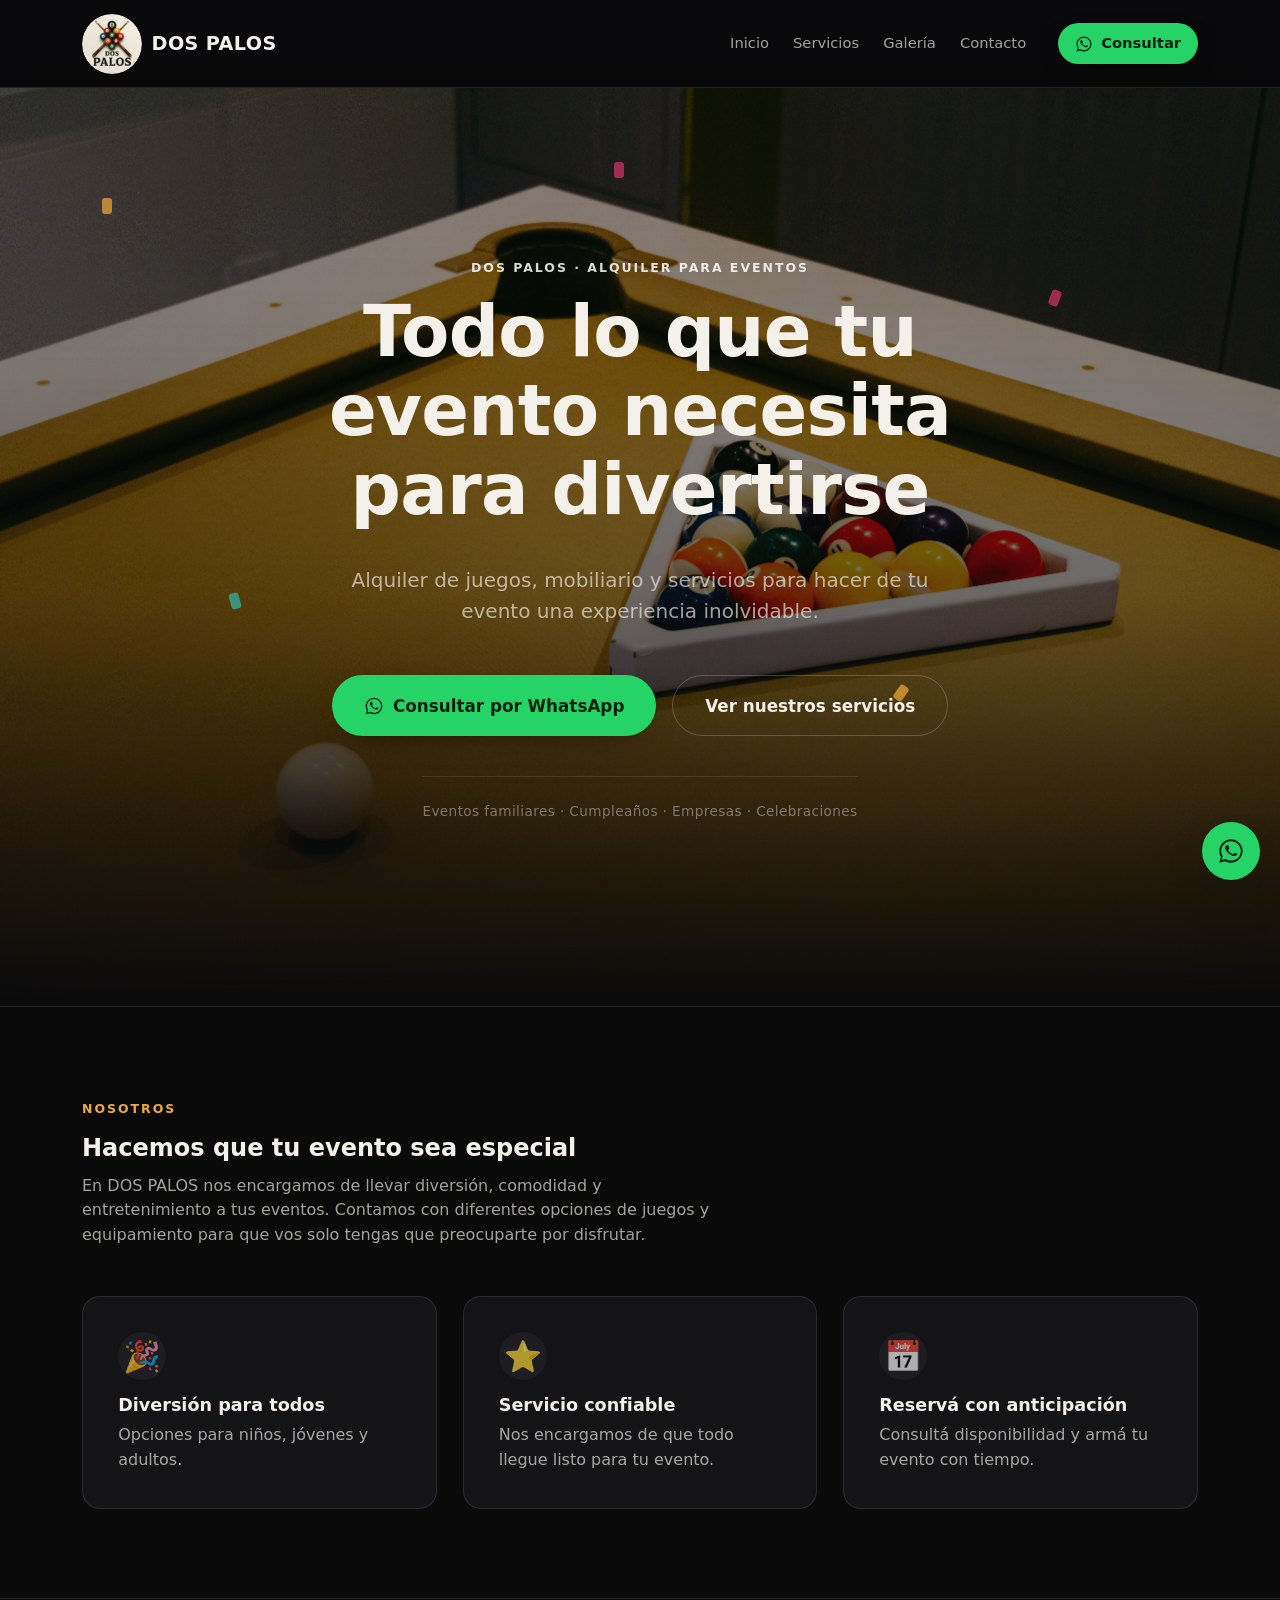
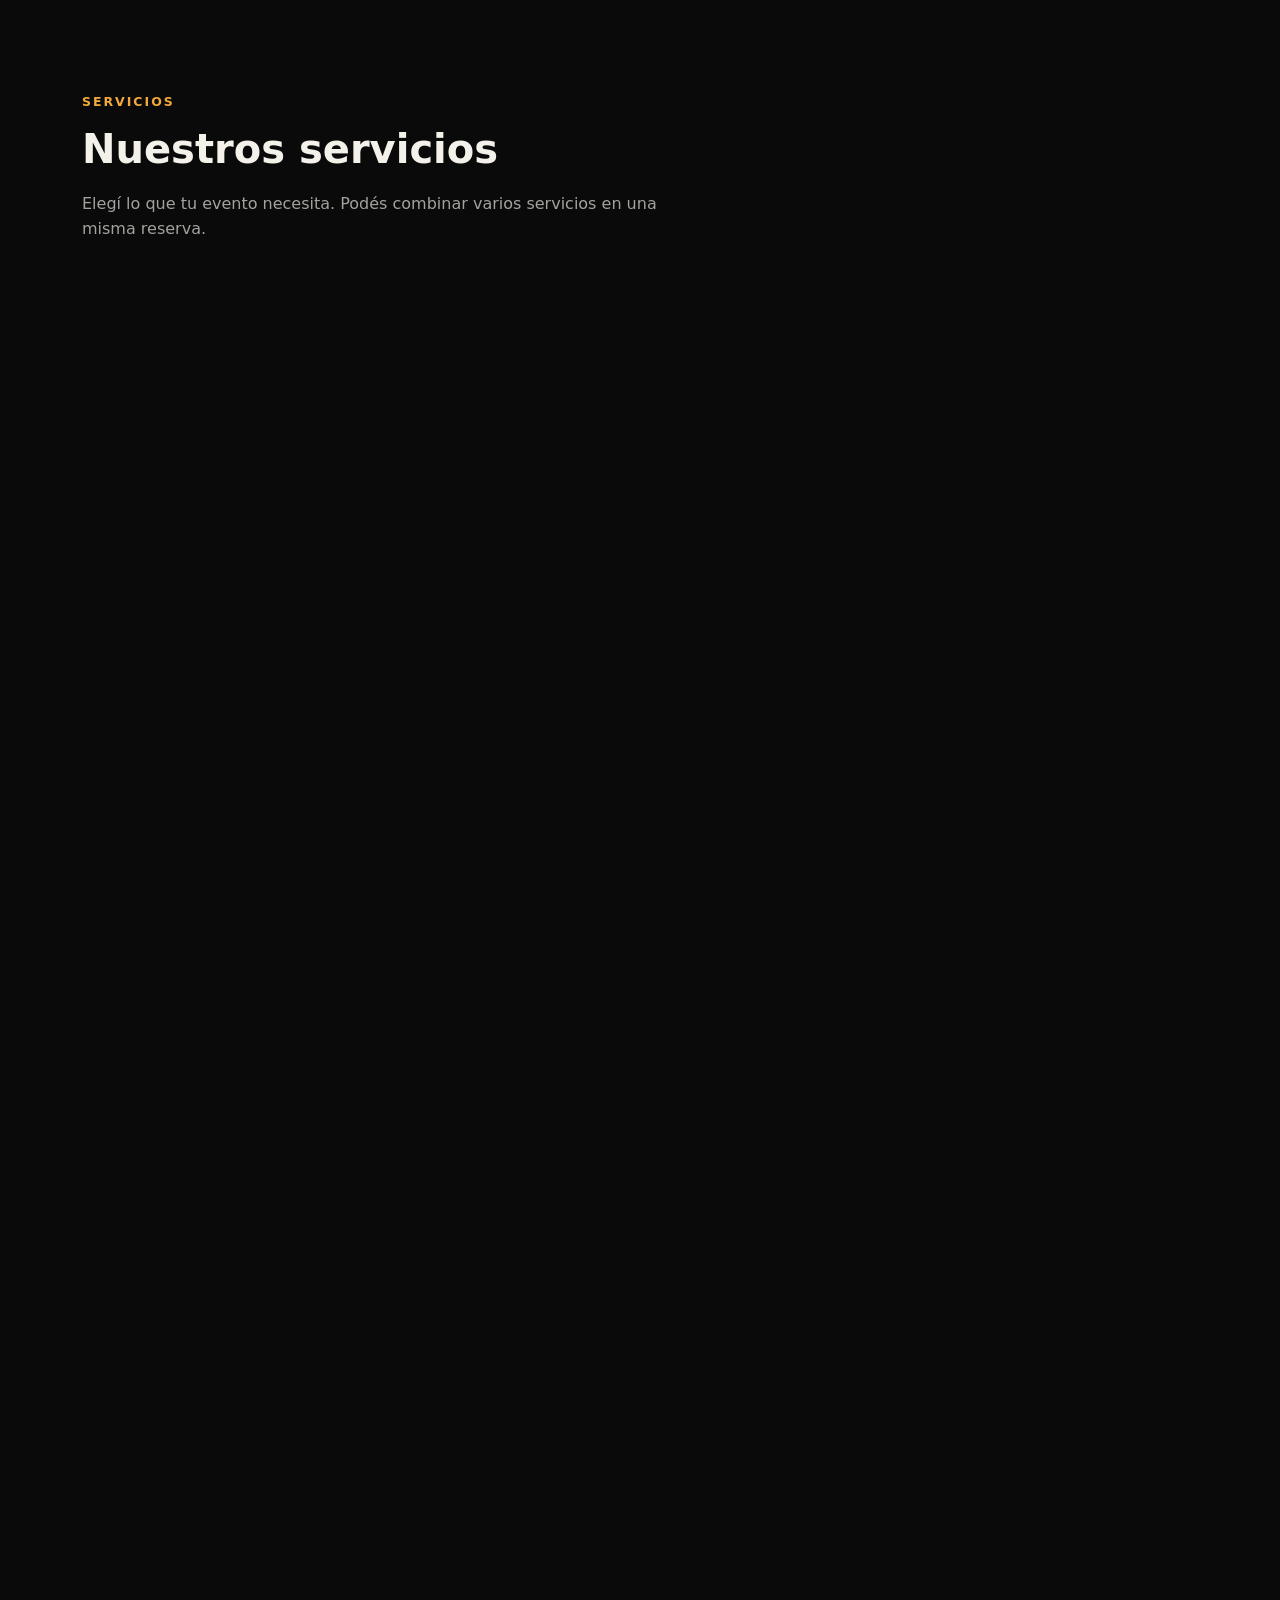
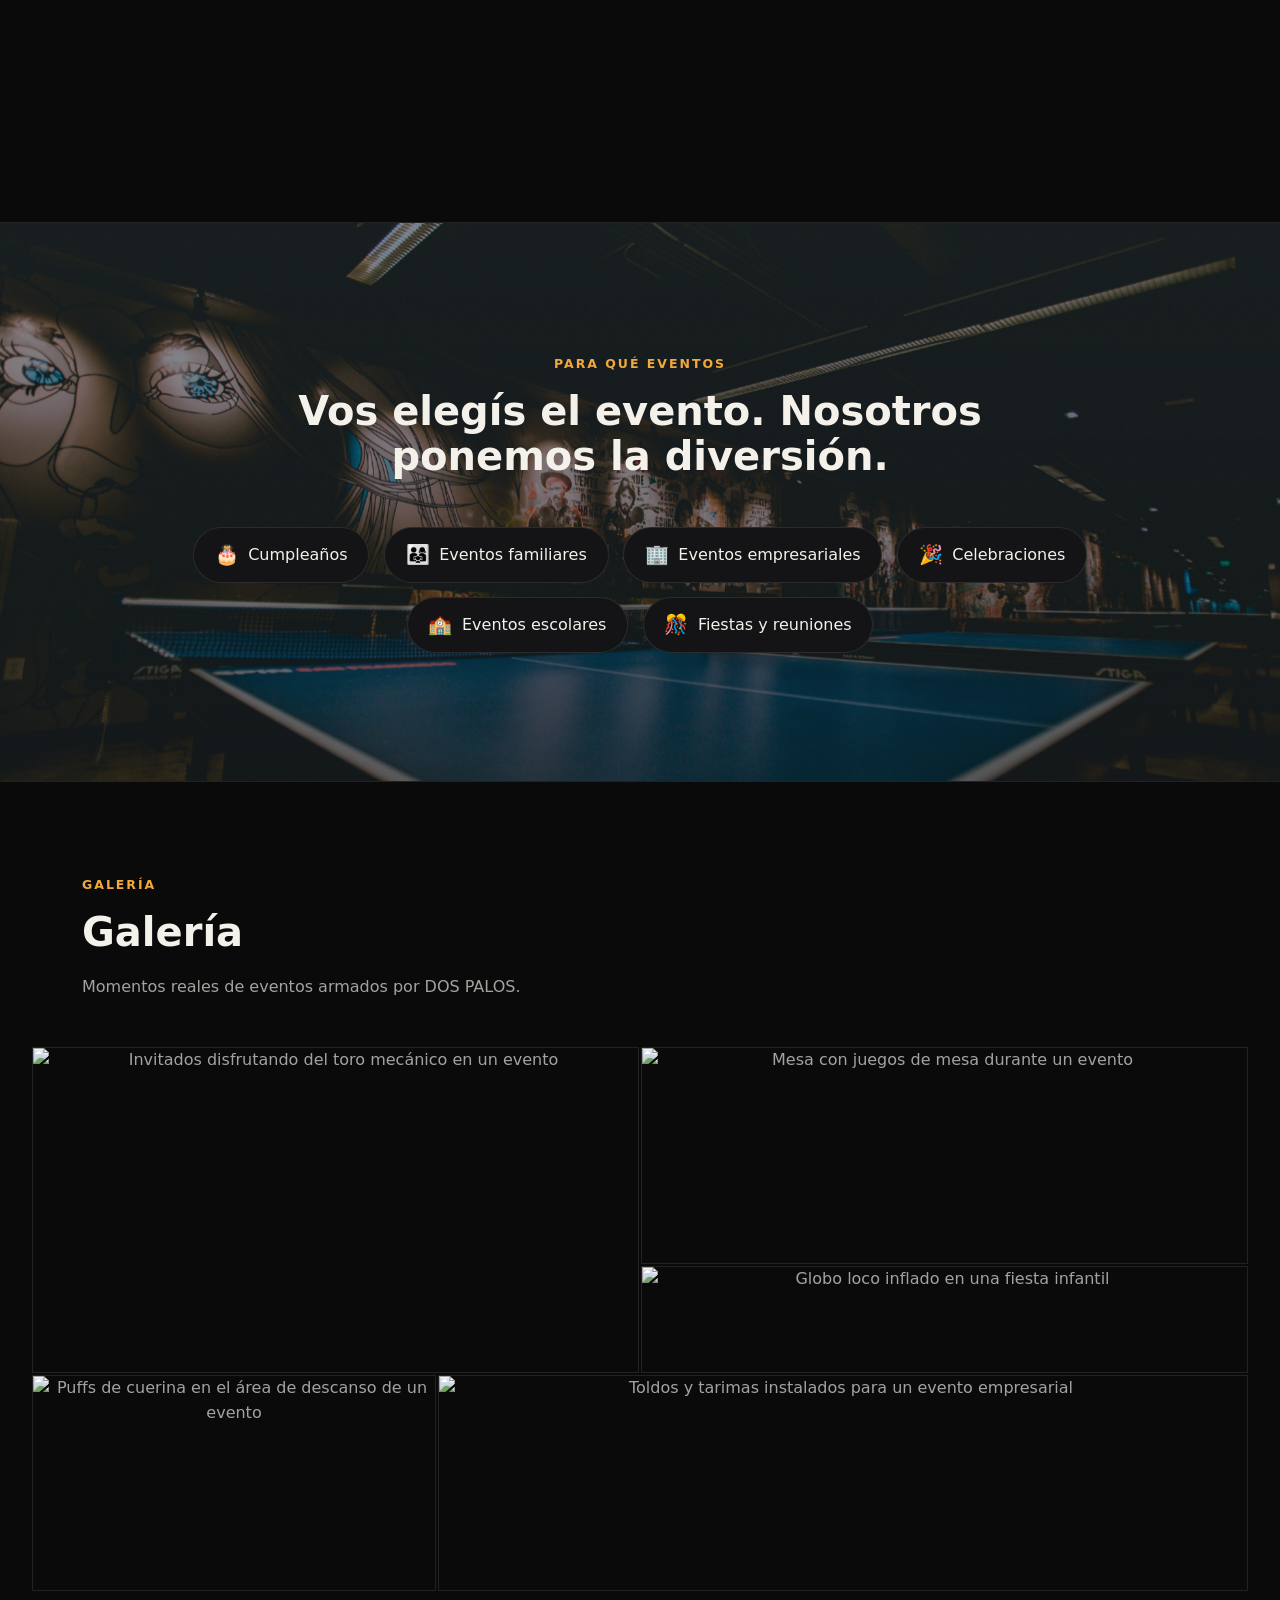
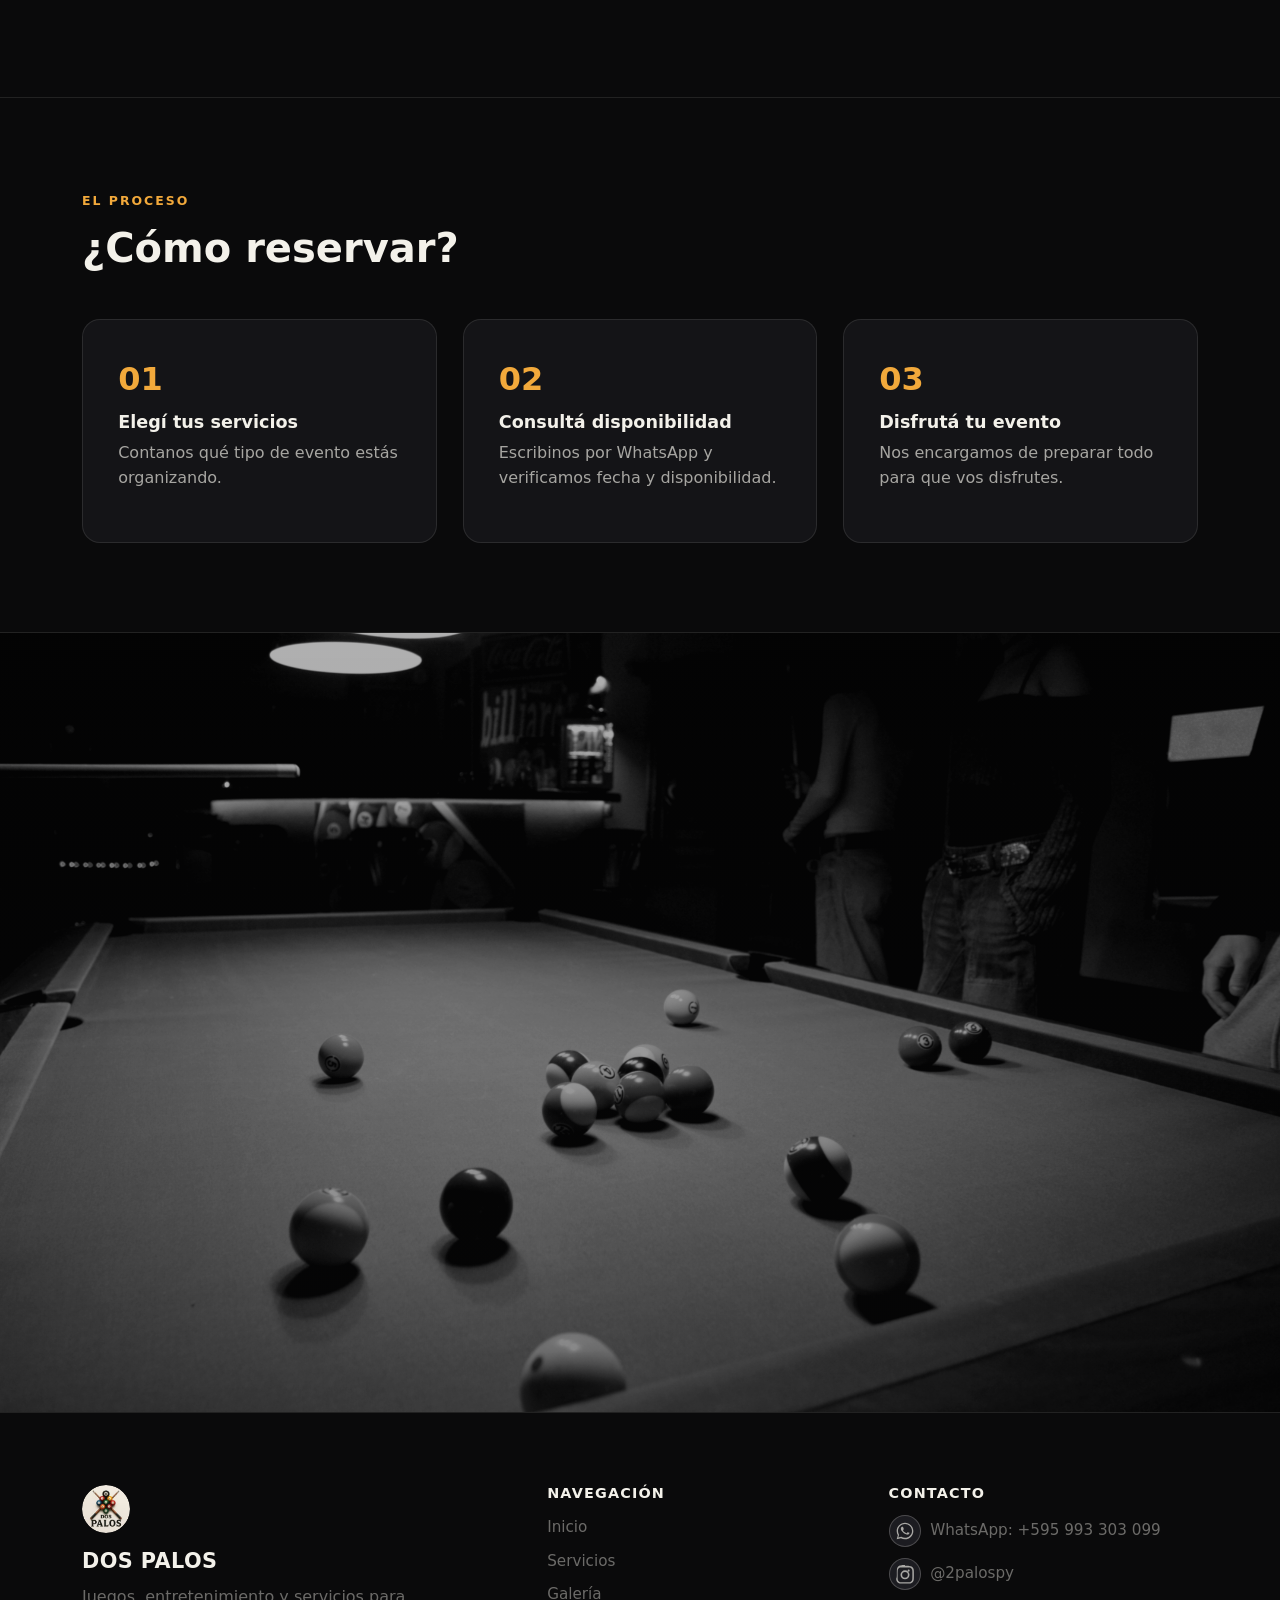
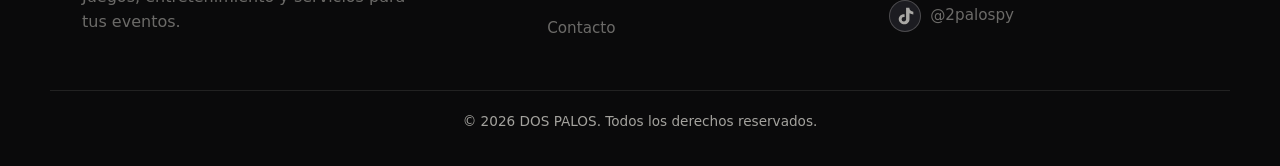
==== commit d1b3d814: "Add files via upload" ====
--- a/index.html
+++ b/index.html
@@ -38,7 +38,6 @@
         <li><a href="#inicio">Inicio</a></li>
         <li><a href="#servicios">Servicios</a></li>
         <li><a href="#galeria">Galería</a></li>
-        <li><a href="#faq">Preguntas frecuentes</a></li>
         <li><a href="#contacto">Contacto</a></li>
       </ul>
       <a href="https://wa.me/595993303099?text=Hola%20DOS%20PALOS%2C%20quiero%20consultar%20sobre%20sus%20servicios%20para%20eventos"
@@ -90,7 +89,7 @@
   <section class="benefits" id="nosotros">
     <div class="container">
       <div class="benefits__intro reveal">
-        <p class="eyebrow">§01 / Nosotros</p>
+        <p class="eyebrow">Nosotros</p>
         <h2>Hacemos que tu evento sea especial</h2>
         <p>En DOS PALOS nos encargamos de llevar diversión, comodidad y entretenimiento a tus eventos. Contamos con diferentes opciones de juegos y equipamiento para que vos solo tengas que preocuparte por disfrutar.</p>
       </div>
@@ -119,7 +118,7 @@
   <section class="services" id="servicios">
     <div class="container">
       <div class="section-heading reveal">
-        <p class="eyebrow">§02 / Servicios</p>
+        <p class="eyebrow">Servicios</p>
         <h2>Nuestros servicios</h2>
         <p>Elegí lo que tu evento necesita. Podés combinar varios servicios en una misma reserva.</p>
       </div>
@@ -212,7 +211,7 @@
     <div class="parallax-band__overlay occasions__overlay" aria-hidden="true"></div>
     <div class="container parallax-band__content">
       <div class="section-heading section-heading--center reveal">
-        <p class="eyebrow">§03 / Para qué eventos</p>
+        <p class="eyebrow">Para qué eventos</p>
         <h2>Vos elegís el evento. Nosotros ponemos la diversión.</h2>
       </div>
       <ul class="occasions__grid">
@@ -230,7 +229,7 @@
   <section class="gallery" id="galeria">
     <div class="container">
       <div class="section-heading reveal">
-        <p class="eyebrow">§04 / Galería</p>
+        <p class="eyebrow">Galería</p>
         <h2>Galería</h2>
         <p>Momentos reales de eventos armados por DOS PALOS.</p>
       </div>
@@ -249,7 +248,7 @@
   <section class="steps">
     <div class="container">
       <div class="section-heading reveal">
-        <p class="eyebrow">§05 / El proceso</p>
+        <p class="eyebrow">El proceso</p>
         <h2>¿Cómo reservar?</h2>
       </div>
       <ol class="steps__list">
@@ -277,7 +276,7 @@
     <div class="parallax-band__bg" style="background-image:url('img/daniil-velychko-8cvcDHvpXUY-unsplash.jpg')" role="img" aria-label="Fondo decorativo de evento organizado por DOS PALOS"></div>
     <div class="parallax-band__overlay cta-band__overlay" aria-hidden="true"></div>
     <div class="container cta-band__inner parallax-band__content reveal">
-      <p class="eyebrow eyebrow--light">§06 / Contacto</p>
+      <p class="eyebrow eyebrow--light">Contacto</p>
       <h2>¿Estás organizando un evento?</h2>
       <p>Contanos qué necesitás y te ayudamos a preparar una propuesta.</p>
       <a href="https://wa.me/595993303099?text=Hola%20DOS%20PALOS%2C%20estoy%20organizando%20un%20evento%20y%20quiero%20una%20propuesta"
@@ -286,95 +285,6 @@
         Hablar por WhatsApp
       </a>
       <p class="cta-band__phone">+595 993 303 099</p>
-    </div>
-  </section>
-
-  <!-- ===== 8. TESTIMONIOS ===== -->
-  <section class="testimonials">
-    <div class="container">
-      <div class="section-heading reveal">
-        <p class="eyebrow">§07 / Testimonios</p>
-        <h2>Lo que dicen nuestros clientes</h2>
-        <p class="section-heading__note">Textos de ejemplo — reemplazar por comentarios reales de clientes.</p>
-      </div>
-      <div class="testimonials__grid">
-        <blockquote class="testimonial-card reveal reveal--left">
-          <div class="testimonial-card__stars" aria-label="5 de 5 estrellas">★★★★★</div>
-          <p>"El toro mecánico fue el éxito de la fiesta de mi hijo. Todo llegó a tiempo y armado."</p>
-          <cite>— Nombre del cliente</cite>
-        </blockquote>
-        <blockquote class="testimonial-card reveal reveal--zoom">
-          <div class="testimonial-card__stars" aria-label="5 de 5 estrellas">★★★★★</div>
-          <p>"Alquilamos los toldos y las tarimas para un evento de la empresa. Excelente atención."</p>
-          <cite>— Nombre del cliente</cite>
-        </blockquote>
-        <blockquote class="testimonial-card reveal reveal--right">
-          <div class="testimonial-card__stars" aria-label="5 de 5 estrellas">★★★★★</div>
-          <p>"Los puffs y el área infantil hicieron que todos, chicos y grandes, la pasaran increíble."</p>
-          <cite>— Nombre del cliente</cite>
-        </blockquote>
-      </div>
-    </div>
-  </section>
-
-  <!-- ===== 9. FAQ ===== -->
-  <section class="faq" id="faq">
-    <div class="container">
-      <div class="section-heading reveal">
-        <p class="eyebrow">§08 / FAQ</p>
-        <h2>Preguntas frecuentes</h2>
-      </div>
-      <div class="faq__list">
-        <div class="faq-item reveal">
-          <button class="faq-item__question" aria-expanded="false">
-            <span><span class="faq-item__num">Q01</span>¿Con cuánto tiempo debo reservar?</span>
-            <span class="faq-item__icon" aria-hidden="true">+</span>
-          </button>
-          <div class="faq-item__answer"><p>Recomendamos reservar con al menos una semana de anticipación para asegurar disponibilidad.</p></div>
-        </div>
-        <div class="faq-item reveal">
-          <button class="faq-item__question" aria-expanded="false">
-            <span><span class="faq-item__num">Q02</span>¿Realizan servicios para eventos infantiles?</span>
-            <span class="faq-item__icon" aria-hidden="true">+</span>
-          </button>
-          <div class="faq-item__answer"><p>Sí, contamos con área infantil, globo loco y juegos pensados especialmente para los más chicos.</p></div>
-        </div>
-        <div class="faq-item reveal">
-          <button class="faq-item__question" aria-expanded="false">
-            <span><span class="faq-item__num">Q03</span>¿El alquiler incluye instalación?</span>
-            <span class="faq-item__icon" aria-hidden="true">+</span>
-          </button>
-          <div class="faq-item__answer"><p>Sí, nos encargamos de llevar, armar y retirar los equipos el día del evento.</p></div>
-        </div>
-        <div class="faq-item reveal">
-          <button class="faq-item__question" aria-expanded="false">
-            <span><span class="faq-item__num">Q04</span>¿Trabajan con eventos empresariales?</span>
-            <span class="faq-item__icon" aria-hidden="true">+</span>
-          </button>
-          <div class="faq-item__answer"><p>Sí, ofrecemos servicios como toldos, tarimas y puffs, ideales para eventos de empresa.</p></div>
-        </div>
-        <div class="faq-item reveal">
-          <button class="faq-item__question" aria-expanded="false">
-            <span><span class="faq-item__num">Q05</span>¿Qué zonas cubren?</span>
-            <span class="faq-item__icon" aria-hidden="true">+</span>
-          </button>
-          <div class="faq-item__answer"><p>Consultanos por WhatsApp indicando tu ubicación y te confirmamos cobertura.</p></div>
-        </div>
-        <div class="faq-item reveal">
-          <button class="faq-item__question" aria-expanded="false">
-            <span><span class="faq-item__num">Q06</span>¿Cómo consulto disponibilidad?</span>
-            <span class="faq-item__icon" aria-hidden="true">+</span>
-          </button>
-          <div class="faq-item__answer"><p>Escribinos por WhatsApp con la fecha de tu evento y te confirmamos al instante.</p></div>
-        </div>
-        <div class="faq-item reveal">
-          <button class="faq-item__question" aria-expanded="false">
-            <span><span class="faq-item__num">Q07</span>¿Puedo alquilar varios servicios juntos?</span>
-            <span class="faq-item__icon" aria-hidden="true">+</span>
-          </button>
-          <div class="faq-item__answer"><p>Sí, podés combinar los servicios que necesites para armar tu evento completo.</p></div>
-        </div>
-      </div>
     </div>
   </section>
 
@@ -397,7 +307,6 @@
         <li><a href="#inicio">Inicio</a></li>
         <li><a href="#servicios">Servicios</a></li>
         <li><a href="#galeria">Galería</a></li>
-        <li><a href="#faq">Preguntas frecuentes</a></li>
         <li><a href="#contacto">Contacto</a></li>
       </ul>
     </div>
--- a/styles.css
+++ b/styles.css
@@ -47,7 +47,7 @@
    Reset
 ========================================================= */
 *,*::before,*::after{ box-sizing:border-box; }
-html{ scroll-behavior:smooth; }
+html{ scroll-behavior:smooth; max-width:100%; overflow-x:hidden; }
 section[id], main [id]{ scroll-margin-top:84px; }
 @media (prefers-reduced-motion: reduce){
   html{ scroll-behavior:auto; }
@@ -55,6 +55,9 @@
 }
 body{
   margin:0;
+  width:100%;
+  max-width:100%;
+  overflow-x:hidden;
   font-family:var(--font-body);
   color:var(--ink-soft);
   background:var(--bg);
@@ -110,6 +113,11 @@
 .btn--ghost{ background:transparent; color:var(--ink); border:1px solid var(--line-strong); }
 .btn--ghost:hover{ background:rgba(255,255,255,0.06); border-color:var(--ink); }
 .btn--nav{ padding:0.6em 1.15em; font-size:0.92rem; }
+
+@media (max-width:420px){
+  .btn{ white-space:normal; text-align:center; max-width:100%; }
+  .hero__actions .btn, .cta-band .btn{ width:100%; justify-content:center; }
+}
 
 /* =========================================================
    Header
@@ -168,7 +176,7 @@
   background-size:cover; background-position:center; background-repeat:no-repeat;
   background-attachment:fixed; /* fondo fijo mientras el contenido se desplaza encima */
   transform:scale(1.08); /* evita bordes visibles al usar background-attachment:fixed */
-  filter:saturate(0.85) contrast(1.05);
+  filter:saturate(1.05) contrast(1.02) brightness(1.05);
   will-change:transform;
 }
 .parallax-band__overlay{ position:absolute; inset:0; z-index:1; }
@@ -188,11 +196,11 @@
 ========================================================= */
 .hero{
   min-height:min(92vh, 780px);
-  display:flex; align-items:flex-end;
-  color:var(--ink);
+  display:flex; align-items:center; justify-content:center;
+  color:var(--ink); text-align:center;
 }
 .hero__scrim{
-  background:linear-gradient(180deg, rgba(10,10,11,0.35) 0%, rgba(10,10,11,0.55) 35%, var(--bg) 100%);
+  background:linear-gradient(180deg, rgba(10,10,11,0.42) 0%, rgba(10,10,11,0.6) 55%, var(--bg) 100%);
 }
 .hero__confetti{ position:absolute; inset:0; z-index:1; pointer-events:none; overflow:hidden; }
 .confetti{
@@ -209,7 +217,7 @@
   50%{ transform:translateY(18px) rotate(12deg); }
 }
 
-.hero__content{ position:relative; z-index:2; padding-block:clamp(3rem, 8vw, 5rem); max-width:760px; }
+.hero__content{ position:relative; z-index:2; padding-block:clamp(3rem, 8vw, 5rem); max-width:760px; margin-inline:auto; display:flex; flex-direction:column; align-items:center; }
 .hero__title{
   font-size:clamp(2.4rem, 6vw, 4.4rem);
   color:var(--ink);
@@ -220,8 +228,9 @@
   font-size:clamp(1.05rem, 2vw, 1.25rem);
   color:var(--ink-soft);
   max-width:46ch;
-}
-.hero__actions{ display:flex; flex-wrap:wrap; gap:1rem; margin-top:1.75rem; }
+  margin-inline:auto;
+}
+.hero__actions{ display:flex; flex-wrap:wrap; justify-content:center; gap:1rem; margin-top:1.75rem; }
 .hero__trust{
   margin-top:2.5rem; padding-top:1.5rem; border-top:1px solid var(--line);
   font-size:0.85rem; letter-spacing:0.03em; color:var(--ink-faint);
@@ -287,14 +296,26 @@
   .services__grid{ grid-template-columns:repeat(2, 1fr); }
 }
 @media (max-width:600px){
-  .services__grid{ grid-template-columns:1fr; }
+  .services__grid{ grid-template-columns:repeat(3, 1fr); gap:0.5rem; }
+  .service-card{ border-radius:var(--radius-sm); }
+  .service-card__media{ aspect-ratio:1/1; }
+  .service-card__body{ padding:0.55rem 0.5rem 0.65rem; gap:0.2rem; }
+  .service-card__body h3{ font-size:0.72rem; line-height:1.25; }
+  .service-card__body p{ display:none; }
+  .service-card__cta{ font-size:0.7rem; margin-top:0.2rem; }
+}
+@media (max-width:360px){
+  .services__grid{ gap:0.4rem; }
+  .service-card__body{ padding:0.45rem 0.4rem 0.55rem; }
+  .service-card__body h3{ font-size:0.66rem; }
+  .service-card__cta{ font-size:0.62rem; }
 }
 
 /* =========================================================
    Occasions
 ========================================================= */
 .occasions{ padding-block:clamp(5rem, 12vw, 8rem); }
-.occasions__overlay{ background:linear-gradient(180deg, rgba(10,10,11,0.82) 0%, rgba(10,10,11,0.9) 100%); }
+.occasions__overlay{ background:linear-gradient(180deg, rgba(10,10,11,0.45) 0%, rgba(10,10,11,0.62) 100%); }
 .occasions__grid{
   display:flex; flex-wrap:wrap; justify-content:center; gap:0.9rem;
 }
@@ -319,19 +340,52 @@
   gap:2px; height:clamp(380px, 90vw, 620px);
   padding:0 clamp(1.25rem,4vw,2rem) 1rem;
 }
-.gallery__item{ margin:0; overflow:hidden; border:1px solid var(--line); }
+.gallery__item{ margin:0; overflow:hidden; border:1px solid var(--line); position:relative; }
 /* Mosaico: grande arriba-izq, dos apiladas arriba-der, angosta + ancha abajo */
 .gallery__item--1{ grid-column:1 / 4; grid-row:1 / 4; }
 .gallery__item--2{ grid-column:4 / 7; grid-row:1 / 3; }
 .gallery__item--3{ grid-column:4 / 7; grid-row:3 / 4; }
 .gallery__item--4{ grid-column:1 / 3; grid-row:4 / 6; }
 .gallery__item--5{ grid-column:3 / 7; grid-row:4 / 6; }
+.gallery__zoom{ display:block; width:100%; height:100%; padding:0; cursor:zoom-in; position:relative; }
+.gallery__zoom::after{
+  content:'\002B'; /* + */
+  position:absolute; top:50%; left:50%; transform:translate(-50%,-50%) scale(0.6);
+  width:44px; height:44px; border-radius:50%; display:flex; align-items:center; justify-content:center;
+  background:rgba(10,10,11,0.65); color:var(--ink); font-size:1.6rem; line-height:1;
+  opacity:0; transition:opacity 0.25s ease, transform 0.25s ease; pointer-events:none;
+}
+.gallery__zoom:hover::after, .gallery__zoom:focus-visible::after{ opacity:1; transform:translate(-50%,-50%) scale(1); }
 .gallery__item img{ width:100%; height:100%; object-fit:cover; filter:grayscale(0.35) saturate(0.9); transition:transform 0.4s ease, filter 0.4s ease; }
-.gallery__item:hover img{ transform:scale(1.06); filter:grayscale(0) saturate(1.1); }
+.gallery__zoom:hover img, .gallery__zoom:focus-visible img{ transform:scale(1.06); filter:grayscale(0) saturate(1.1); }
 
 @media (min-width:960px){
   .gallery__grid{ height:clamp(420px, 45vw, 560px); }
 }
+
+/* Lightbox */
+.lightbox{
+  position:fixed; inset:0; z-index:300;
+  display:flex; align-items:center; justify-content:center;
+  background:rgba(6,6,7,0.92); backdrop-filter:blur(4px);
+  opacity:0; visibility:hidden; transition:opacity 0.25s ease, visibility 0.25s ease;
+  padding:clamp(1rem,5vw,3rem);
+}
+.lightbox.is-open{ opacity:1; visibility:visible; }
+.lightbox__figure{ margin:0; max-width:min(92vw, 1100px); max-height:88vh; }
+.lightbox__img{
+  max-width:100%; max-height:88vh; width:auto; height:auto;
+  border-radius:var(--radius-sm); box-shadow:var(--shadow-lift);
+  object-fit:contain;
+}
+.lightbox__close{
+  position:absolute; top:clamp(0.75rem,3vw,1.75rem); right:clamp(0.75rem,3vw,1.75rem);
+  width:44px; height:44px; border-radius:50%;
+  display:flex; align-items:center; justify-content:center;
+  background:rgba(255,255,255,0.08); color:var(--ink); font-size:1.6rem; line-height:1;
+  border:1px solid var(--line-strong); transition:background-color 0.2s ease, border-color 0.2s ease;
+}
+.lightbox__close:hover{ background:rgba(255,255,255,0.16); border-color:var(--ink); }
 
 /* =========================================================
    Steps
@@ -356,7 +410,7 @@
    CTA band — tarjeta destacada sobre fondo oscuro
 ========================================================= */
 .cta-band{ padding-block:clamp(6rem, 14vw, 9rem); }
-.cta-band__overlay{ background:linear-gradient(180deg, rgba(10,10,11,0.55) 0%, rgba(10,10,11,0.75) 100%); }
+.cta-band__overlay{ background:linear-gradient(180deg, rgba(10,10,11,0.32) 0%, rgba(10,10,11,0.5) 100%); }
 .cta-band__inner{
   display:flex; flex-direction:column; align-items:center; gap:0.4rem; text-align:center;
   background:rgba(20,20,23,0.9); backdrop-filter:blur(6px);
@@ -394,21 +448,30 @@
    FAQ — lista plana con divisores, numerada Q0X
 ========================================================= */
 .faq{ background:var(--bg); }
-.faq__list{ max-width:760px; margin-inline:auto; display:flex; flex-direction:column; }
-.faq-item{ border-bottom:1px solid var(--line); }
-.faq-item:first-child{ border-top:1px solid var(--line); }
+.faq__list{ max-width:760px; margin-inline:auto; display:flex; flex-direction:column; gap:0.85rem; }
+.faq-item{
+  background:var(--bg-raised); border:1px solid var(--line); border-radius:var(--radius-md);
+  overflow:hidden; transition:border-color 0.2s ease, background-color 0.2s ease;
+}
+.faq-item:hover{ border-color:var(--line-strong); }
+.faq-item:has(.faq-item__question[aria-expanded="true"]){ border-color:var(--gold); background:var(--bg-raised-2); }
 .faq-item__question{
-  width:100%; display:flex; justify-content:space-between; align-items:center;
-  padding:1.3rem 0.25rem; font-weight:600; text-align:left; font-size:1rem; color:var(--ink);
+  width:100%; display:flex; justify-content:space-between; align-items:center; gap:1rem;
+  padding:1.15rem 1.3rem; font-weight:600; text-align:left; font-size:1rem; color:var(--ink);
 }
 .faq-item__num{
   font-family:var(--font-body); font-weight:700; color:var(--gold);
-  font-size:0.8rem; letter-spacing:0.06em; margin-right:0.9rem;
-}
-.faq-item__icon{ font-size:1.4rem; color:var(--gold); transition:transform 0.2s ease; flex-shrink:0; margin-left:1rem; }
-.faq-item__question[aria-expanded="true"] .faq-item__icon{ transform:rotate(45deg); }
-.faq-item__answer{ max-height:0; overflow:hidden; transition:max-height 0.28s ease; padding:0 0.25rem; }
-.faq-item__answer p{ padding-bottom:1.3rem; margin:0; padding-left:2.6rem; }
+  font-size:0.78rem; letter-spacing:0.06em; margin-right:0.9rem;
+  background:rgba(242,169,59,0.12); padding:0.2em 0.55em; border-radius:999px;
+}
+.faq-item__icon{
+  font-size:1.2rem; color:var(--gold); transition:transform 0.25s ease, background-color 0.2s ease;
+  flex-shrink:0; margin-left:1rem; width:32px; height:32px; border-radius:50%;
+  display:flex; align-items:center; justify-content:center; background:var(--bg-raised-2);
+}
+.faq-item__question[aria-expanded="true"] .faq-item__icon{ transform:rotate(45deg); background:var(--gold); color:var(--bg); }
+.faq-item__answer{ max-height:0; overflow:hidden; transition:max-height 0.28s ease; padding:0 1.3rem; }
+.faq-item__answer p{ padding-bottom:1.3rem; margin:0; padding-left:2.6rem; border-top:1px solid var(--line); padding-top:0.9rem; }
 
 /* =========================================================
    Footer
@@ -426,12 +489,23 @@
 .site-footer__col ul{ display:flex; flex-direction:column; gap:0.55rem; }
 .site-footer__col a{ color:var(--ink-faint); font-size:0.95rem; transition:color 0.15s ease; }
 .site-footer__col a:hover{ color:var(--gold); }
-.footer-instagram{ display:inline-flex; align-items:center; gap:0.6rem; }
-.footer-instagram img{ border-radius:50%; object-fit:cover; border:1px solid var(--line-strong); }
+.footer-social{ display:inline-flex; align-items:center; gap:0.6rem; }
+.footer-social__icon{
+  display:inline-flex; align-items:center; justify-content:center;
+  width:32px; height:32px; border-radius:50%; flex-shrink:0;
+  background:var(--bg-raised-2); color:var(--ink-soft);
+  border:1px solid var(--line-strong); transition:background-color 0.2s ease, color 0.2s ease, border-color 0.2s ease;
+}
+.footer-social:hover .footer-social__icon--wsp{ background:var(--whatsapp); color:#06210F; border-color:var(--whatsapp); }
+.footer-social:hover .footer-social__icon--ig{ background:linear-gradient(45deg,#F2A93B,#D6336C,#B02457); color:#FFF; border-color:transparent; }
+.footer-social:hover .footer-social__icon--tiktok{ background:var(--ink); color:var(--bg); border-color:var(--ink); }
 .site-footer__bottom{ border-top:1px solid var(--line); padding-block:1.25rem; font-size:0.85rem; text-align:center; }
 
 @media (max-width:760px){
-  .site-footer__grid{ grid-template-columns:1fr; }
+  .site-footer__grid{ grid-template-columns:1fr; justify-items:center; text-align:center; }
+  .site-footer__brand{ align-items:center; }
+  .site-footer__col{ display:flex; flex-direction:column; align-items:center; }
+  .site-footer__col ul{ align-items:center; }
 }
 
 /* =========================================================
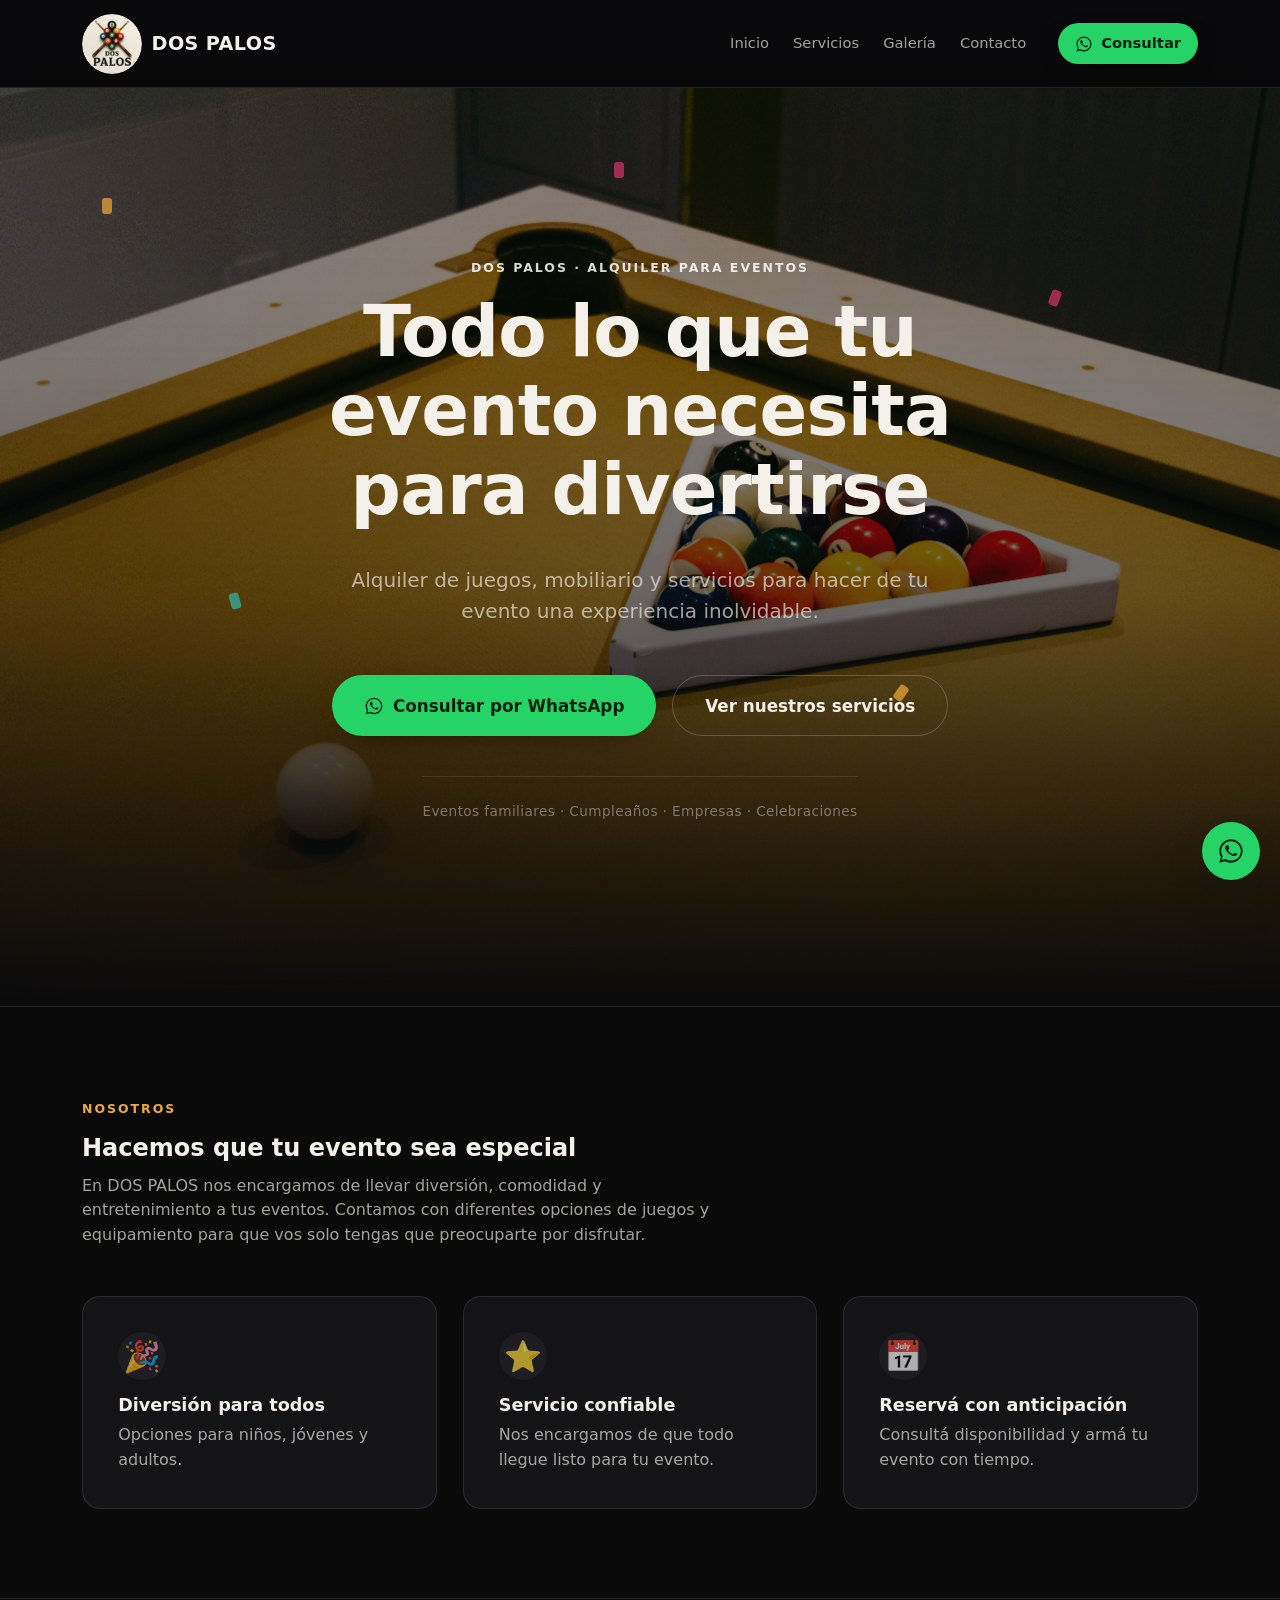
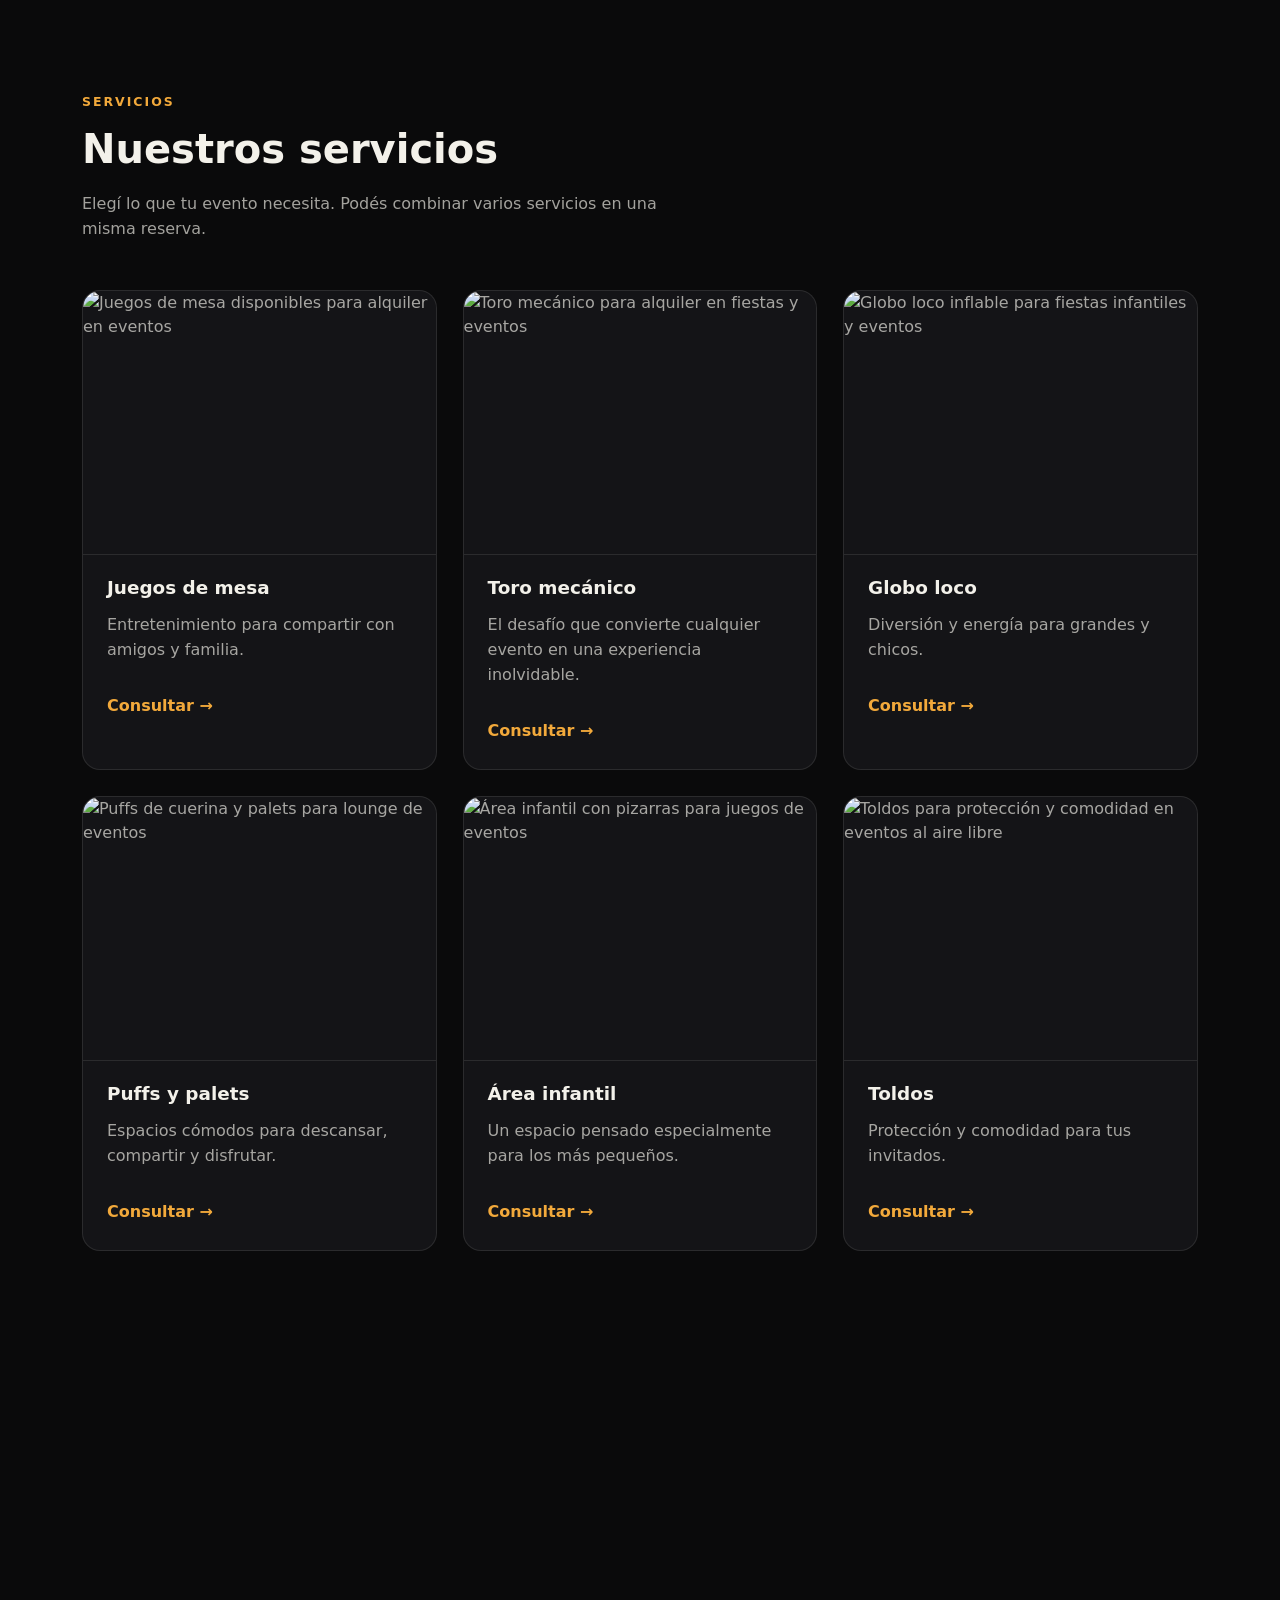
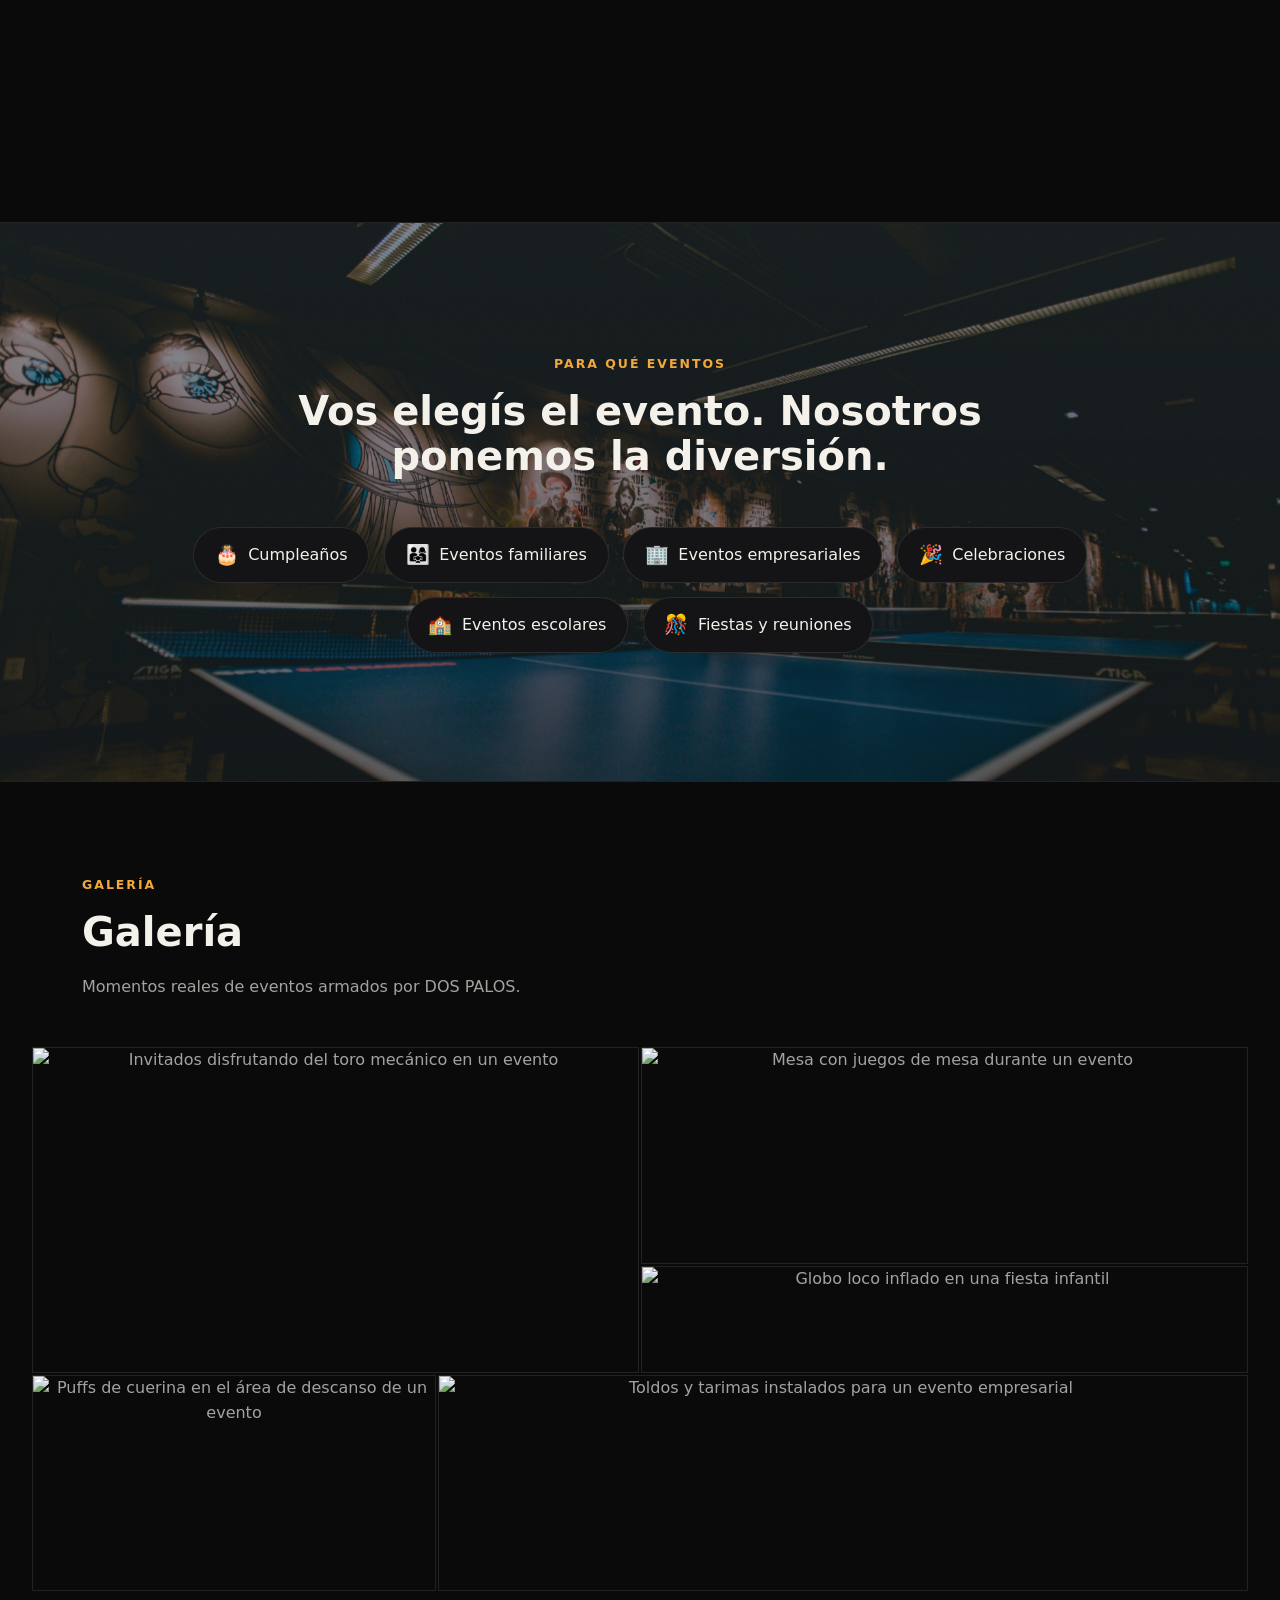
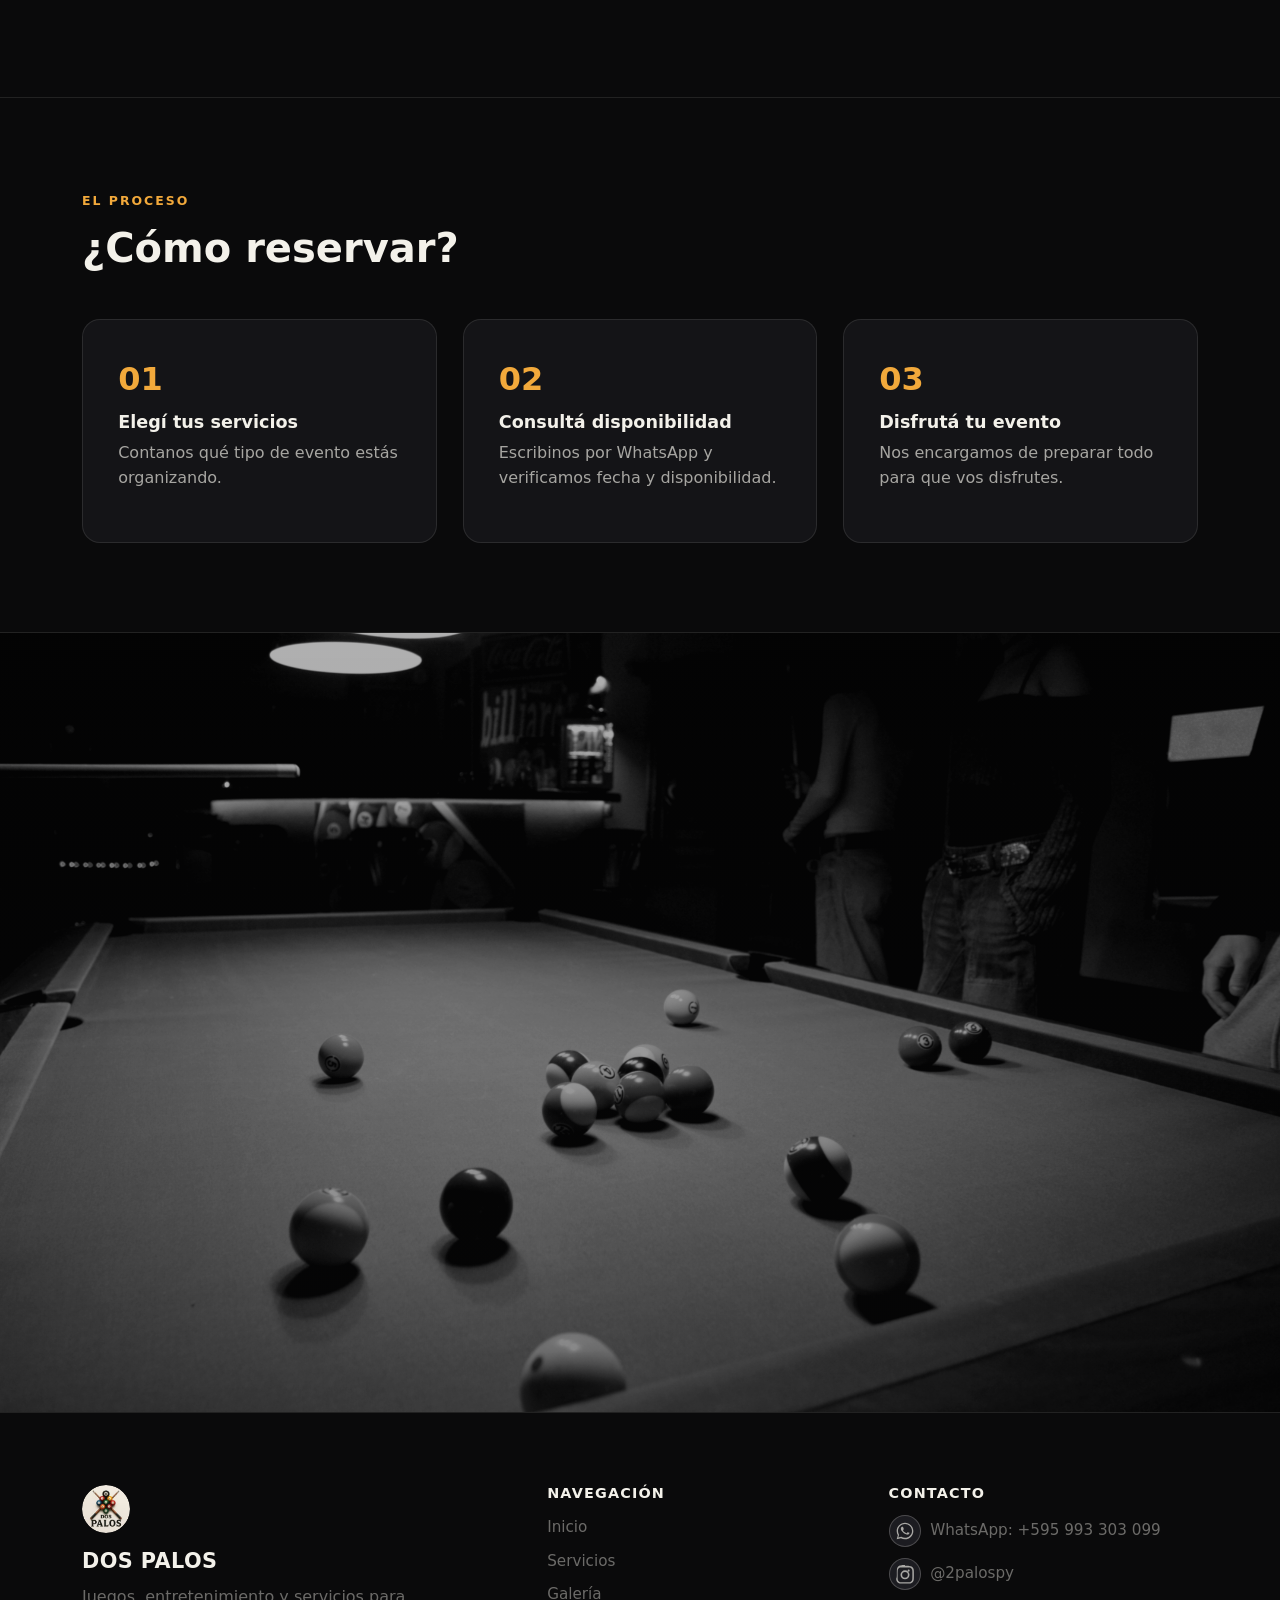
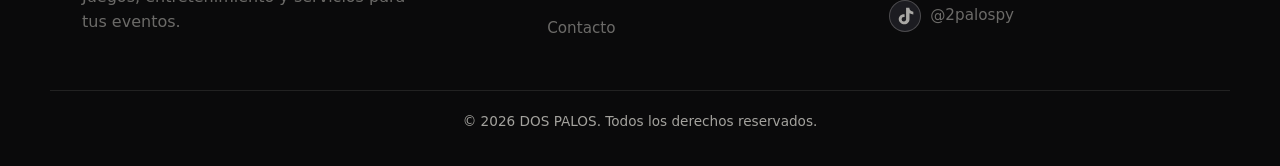
==== commit de56ca04: "Add files via upload" ====
--- a/index.html
+++ b/index.html
@@ -127,7 +127,7 @@
         <!-- las tarjetas se generan también desde script.js data-servicios; contenido estático de respaldo -->
         <article class="service-card reveal reveal--zoom">
           <div class="service-card__media">
-            <img src="https://placehold.co/640x480/12877F/FBF8F2?text=Juegos+de+Mesa" alt="Juegos de mesa disponibles para alquiler en eventos" loading="lazy">
+            <img src="img/andrey-metelev-DEuansgqjns-unsplash.jpg" alt="Juegos de mesa disponibles para alquiler en eventos" loading="lazy">
           </div>
           <div class="service-card__body">
             <h3>Juegos de mesa</h3>
@@ -138,7 +138,7 @@
 
         <article class="service-card reveal reveal--zoom">
           <div class="service-card__media">
-            <img src="https://placehold.co/640x480/D6336C/FBF8F2?text=Toro+Mecánico" alt="Toro mecánico para alquiler en fiestas y eventos" loading="lazy">
+            <img src="img/chris-jones-wp6F0gnsSk4-unsplash.jpg" alt="Toro mecánico para alquiler en fiestas y eventos" loading="lazy">
           </div>
           <div class="service-card__body">
             <h3>Toro mecánico</h3>
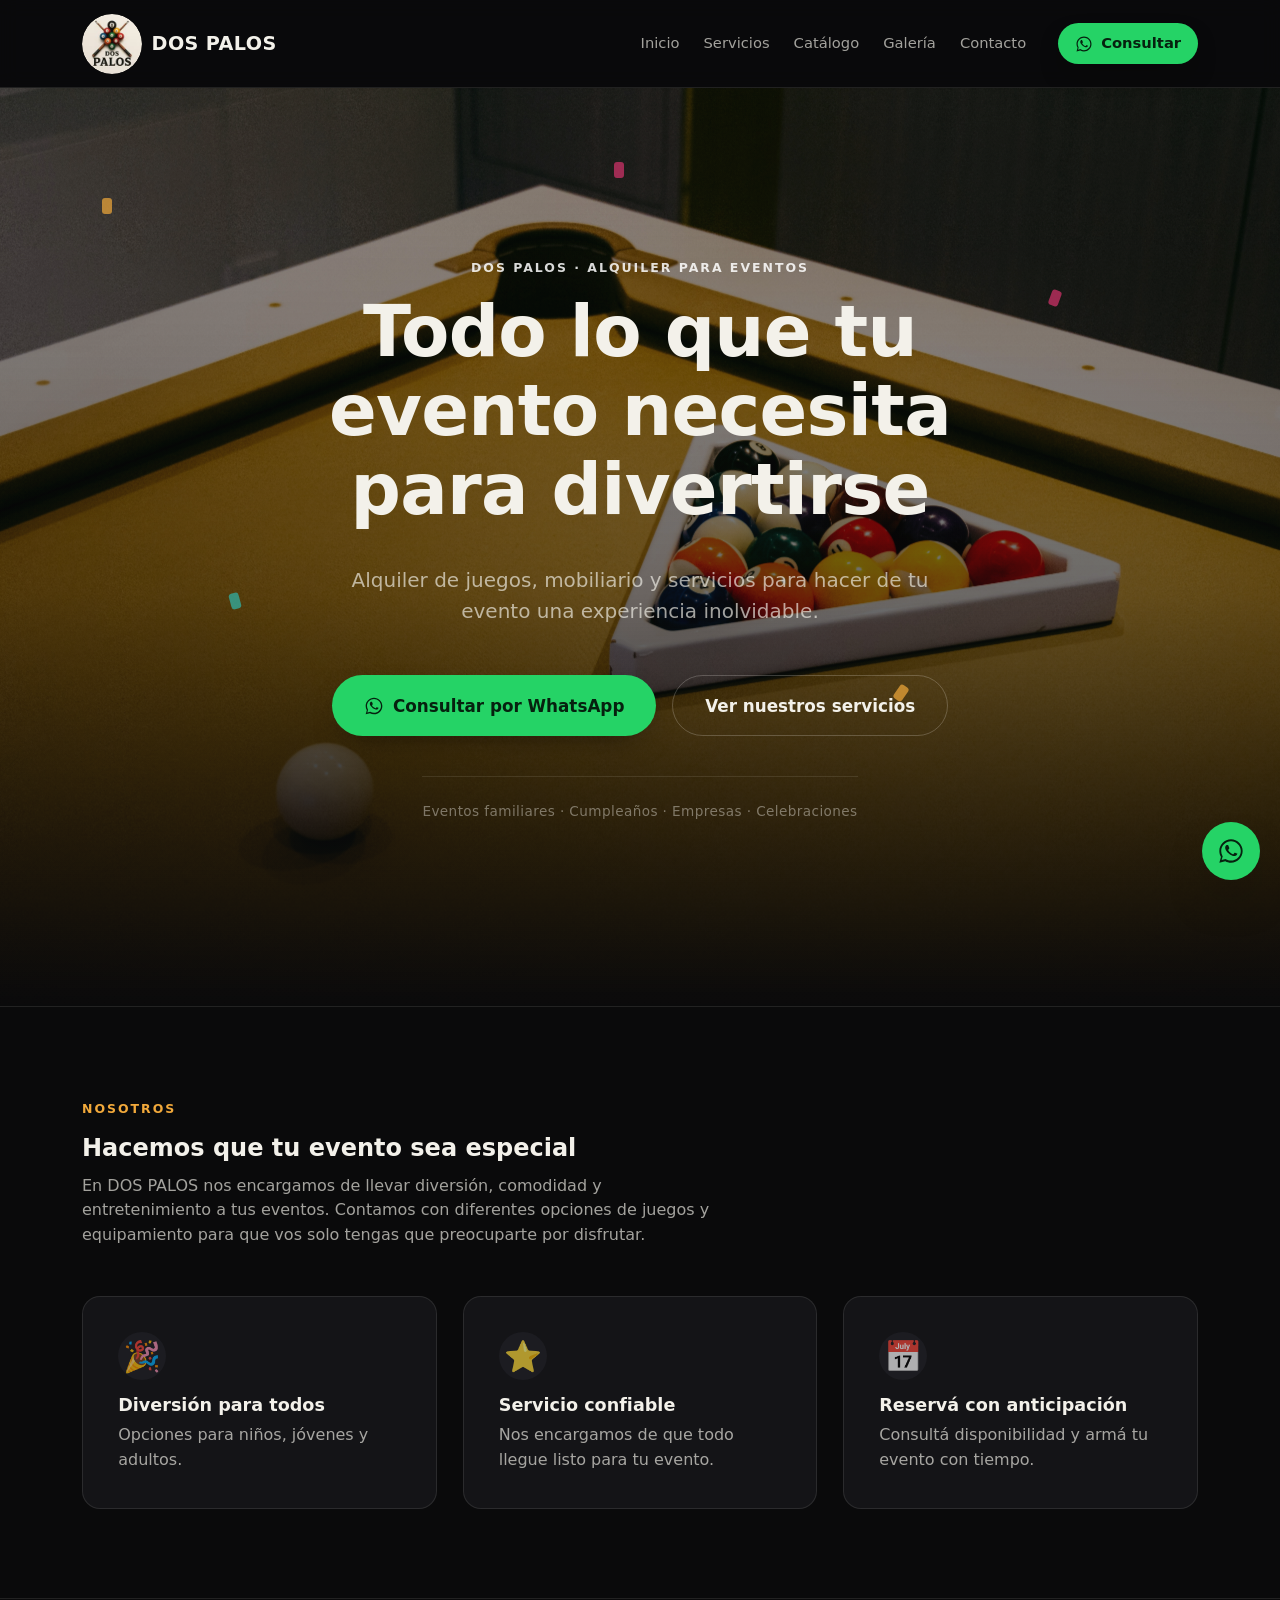
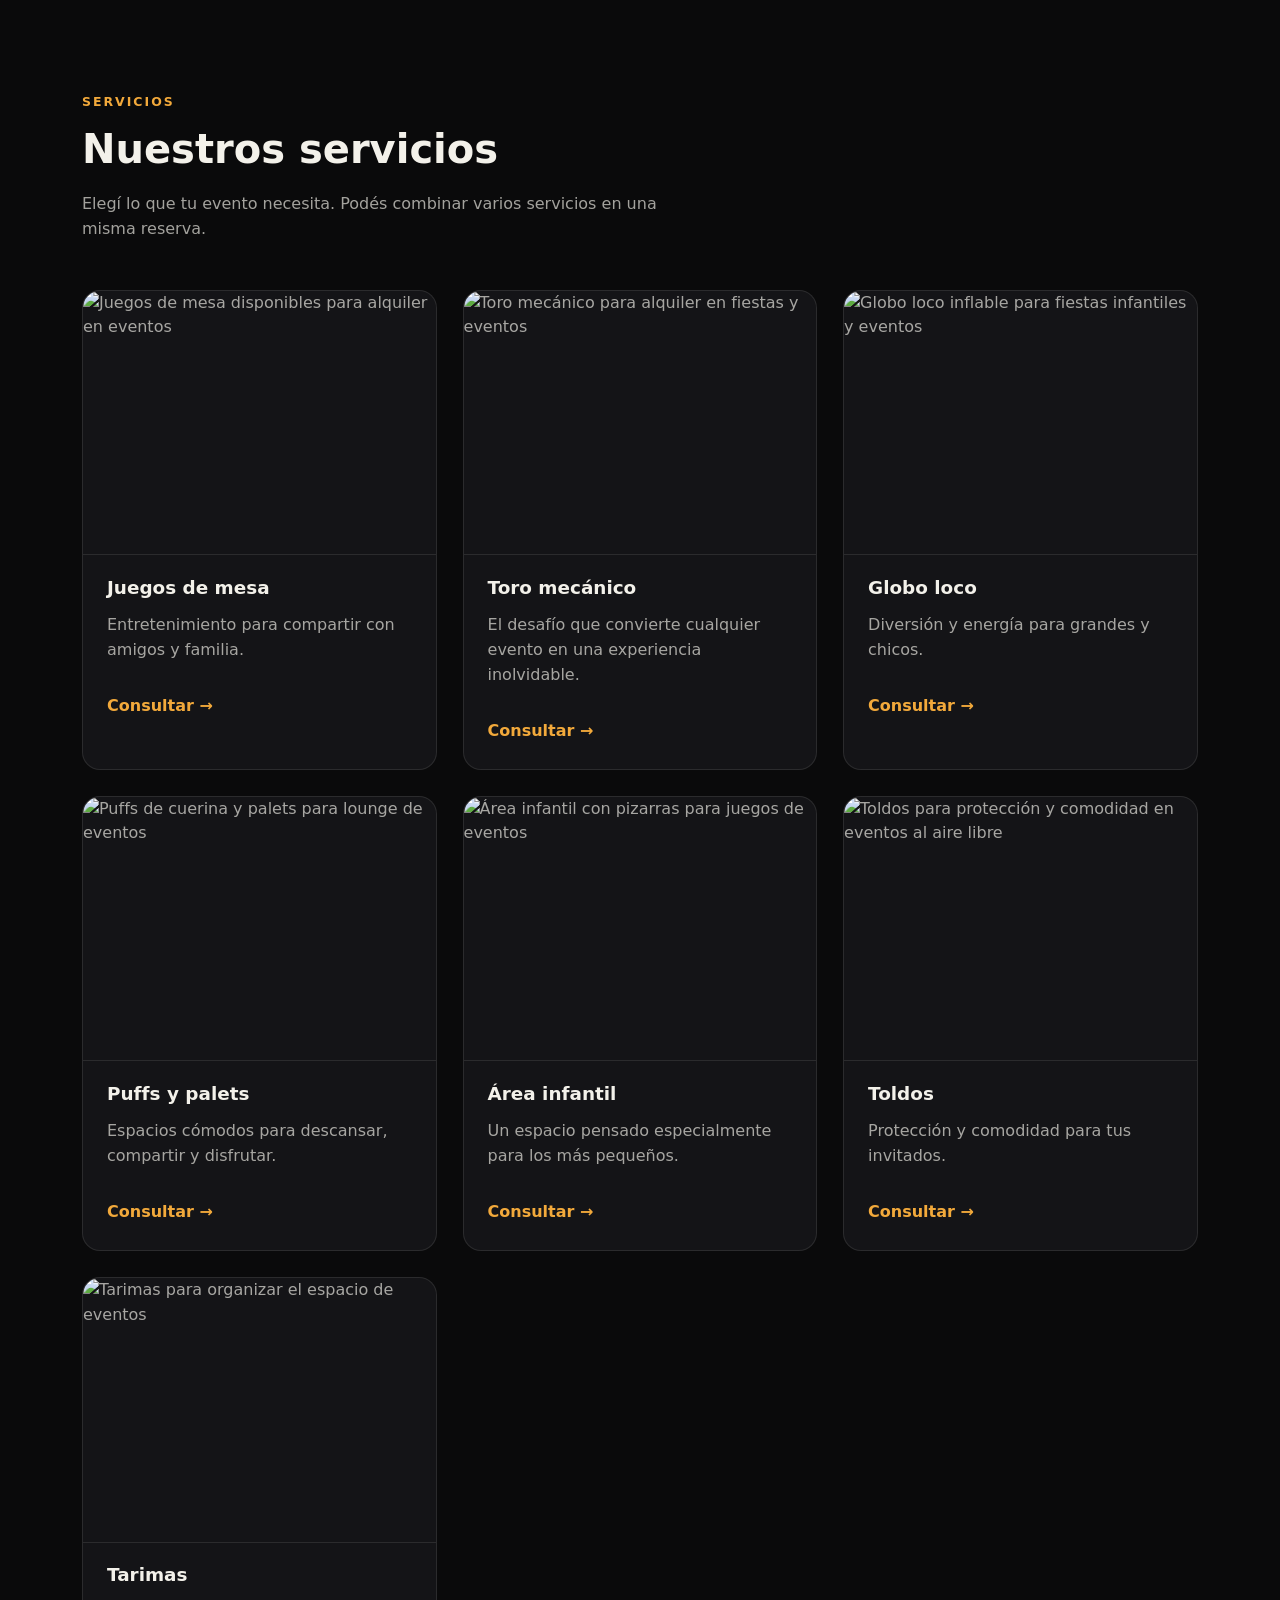
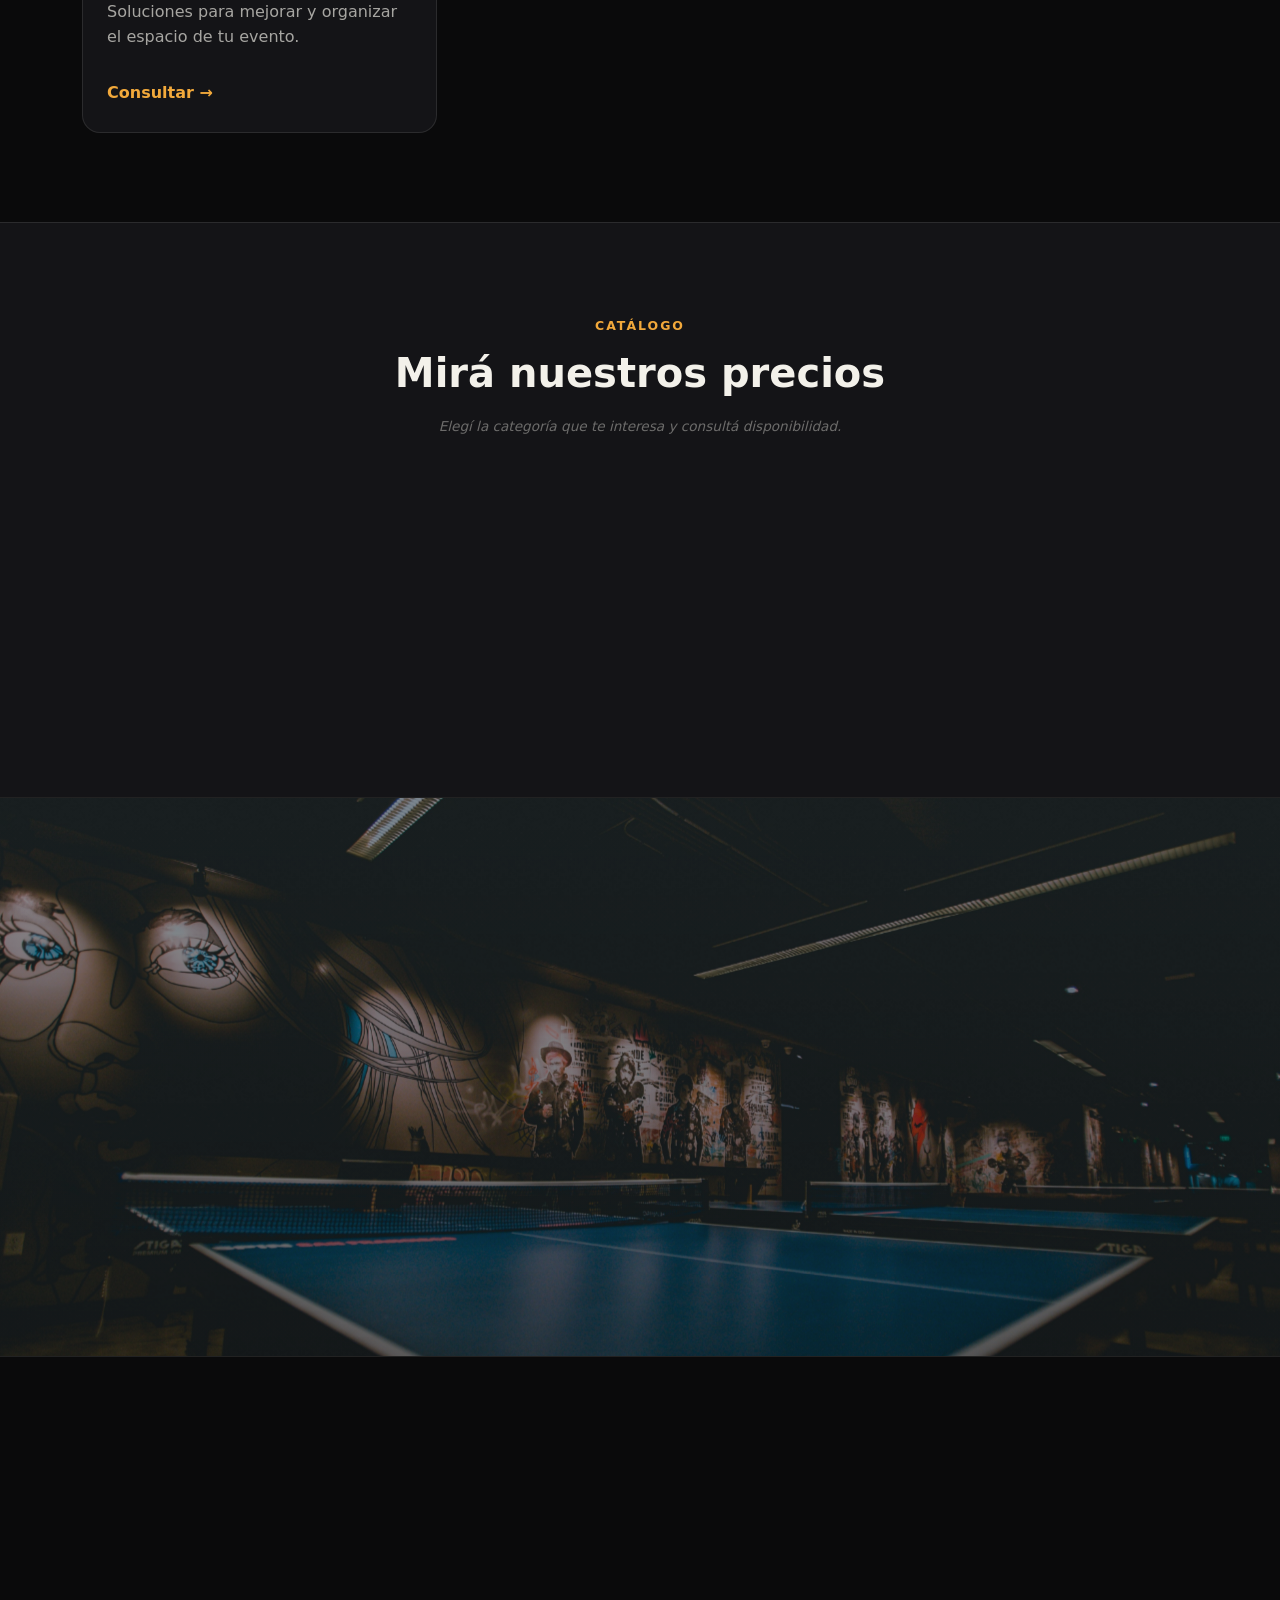
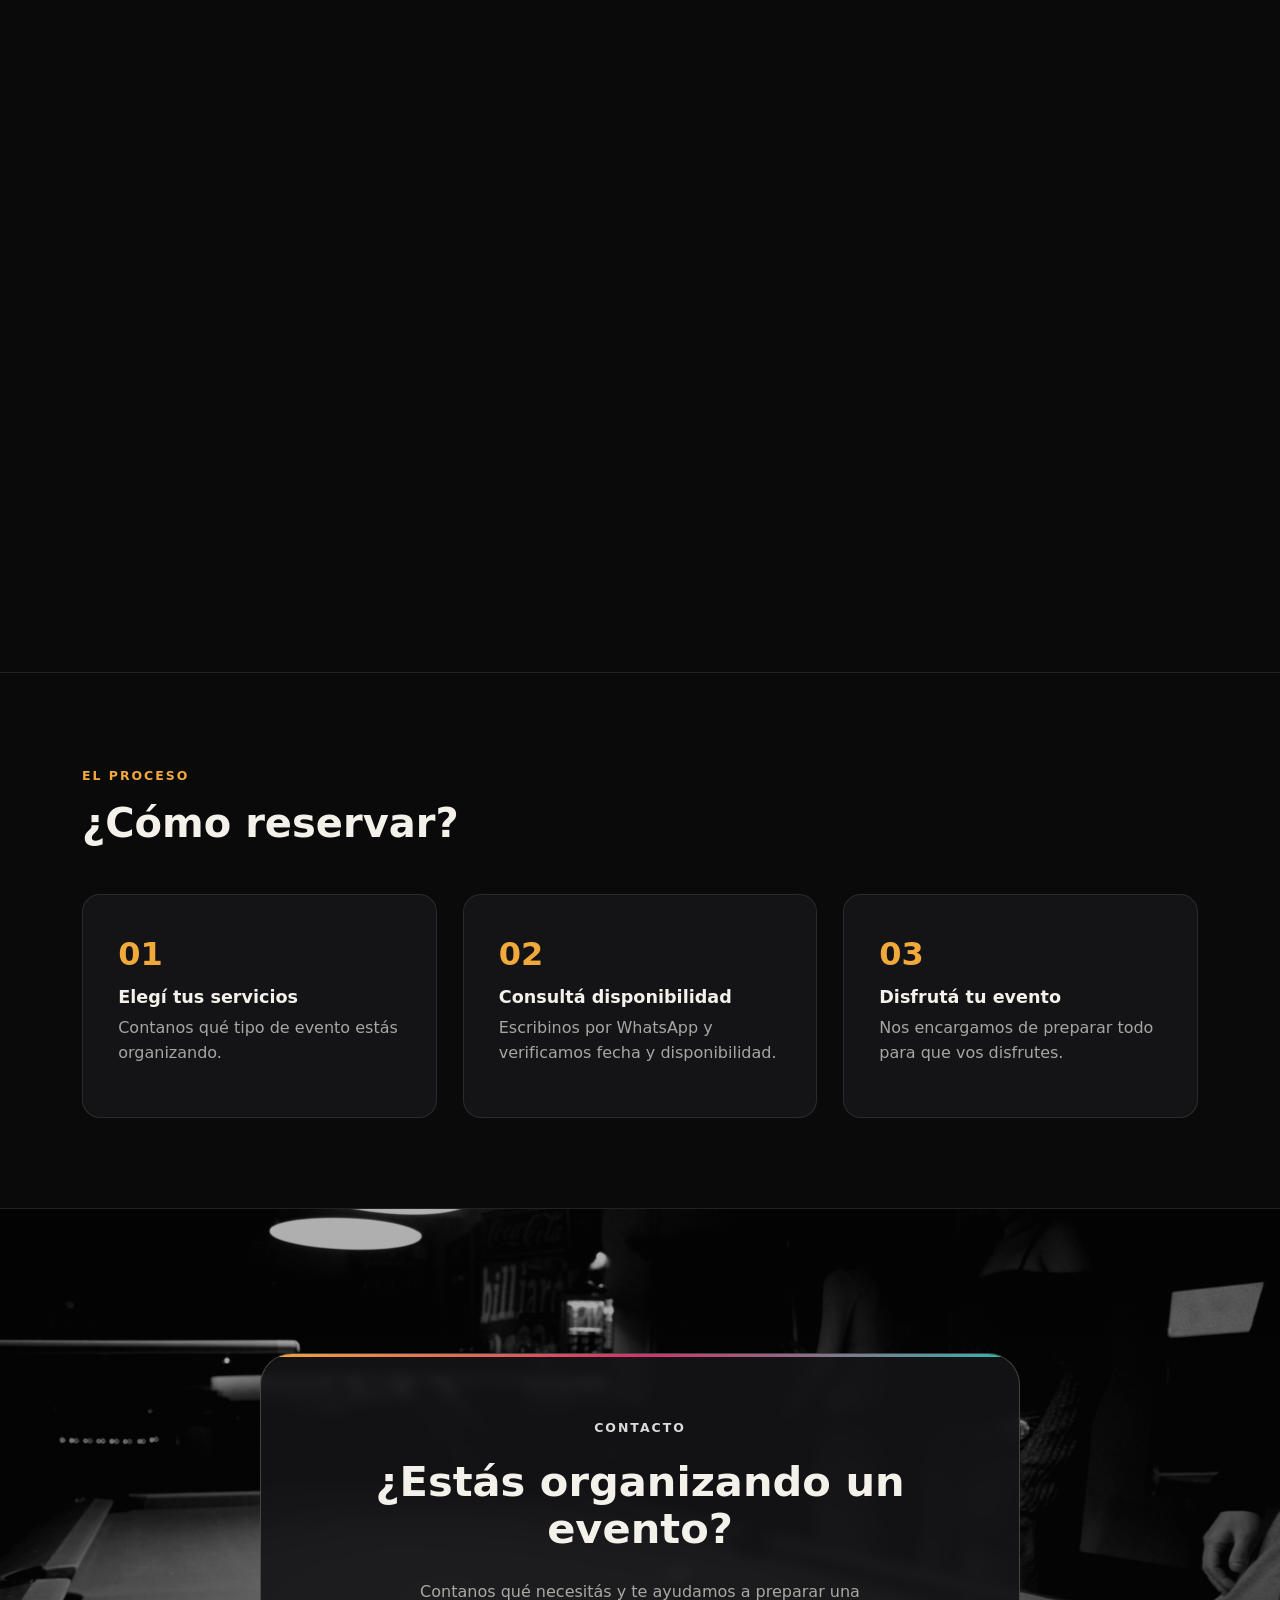
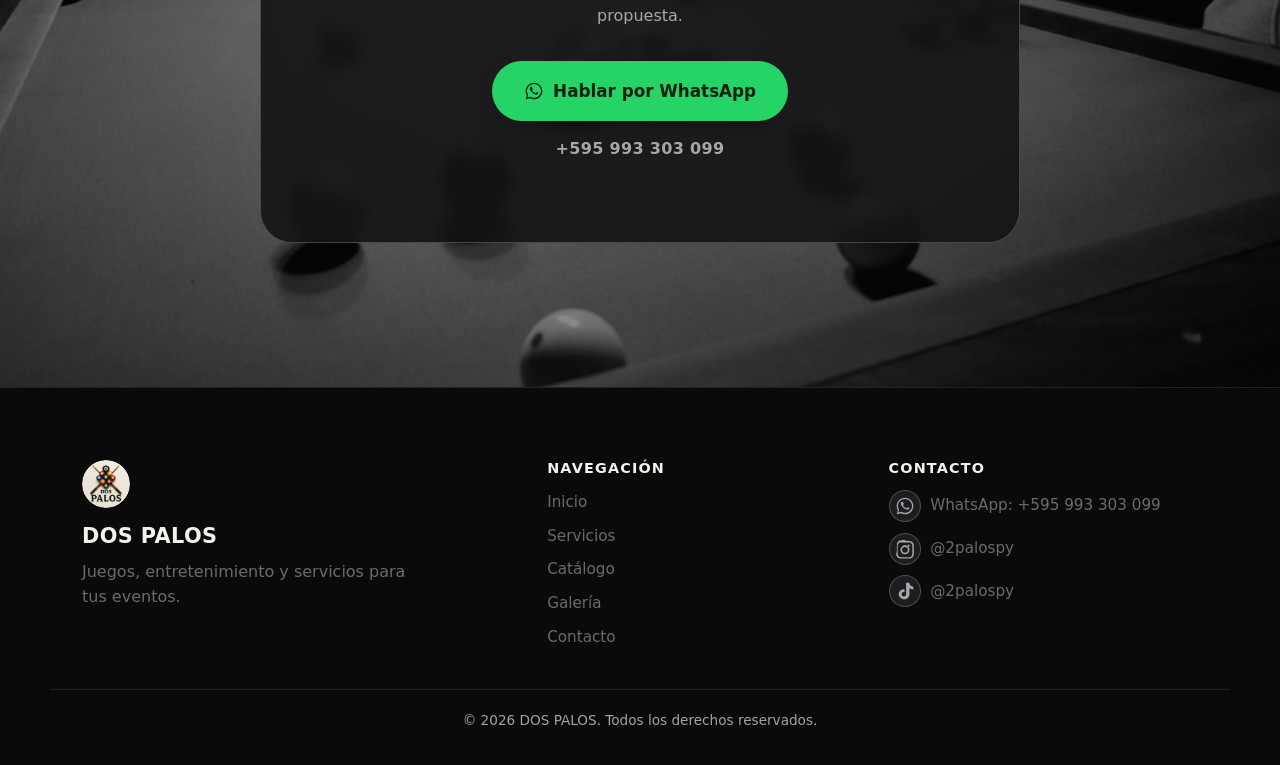
==== commit 3987cfeb: "Add files via upload" ====
--- a/index.html
+++ b/index.html
@@ -16,6 +16,7 @@
 
 <link rel="preconnect" href="https://fonts.googleapis.com">
 <link rel="preconnect" href="https://fonts.gstatic.com" crossorigin>
+<link rel="preload" as="image" href="img/steven-weeks-pdTi4_gxSsY-unsplash.jpg" fetchpriority="high">
 <link href="img/567178867_17853471231557116_4136609830677038308_n.jpg" rel="stylesheet">
 <link rel="stylesheet" href="styles.css">
 </head>
@@ -37,6 +38,7 @@
       <ul class="main-nav__list">
         <li><a href="#inicio">Inicio</a></li>
         <li><a href="#servicios">Servicios</a></li>
+        <li><a href="#catalogo">Catálogo</a></li>
         <li><a href="#galeria">Galería</a></li>
         <li><a href="#contacto">Contacto</a></li>
       </ul>
@@ -127,7 +129,7 @@
         <!-- las tarjetas se generan también desde script.js data-servicios; contenido estático de respaldo -->
         <article class="service-card reveal reveal--zoom">
           <div class="service-card__media">
-            <img src="img/andrey-metelev-DEuansgqjns-unsplash.jpg" alt="Juegos de mesa disponibles para alquiler en eventos" loading="lazy">
+            <img src="https://placehold.co/640x480/12877F/FBF8F2?text=Juegos+de+Mesa" alt="Juegos de mesa disponibles para alquiler en eventos" loading="lazy">
           </div>
           <div class="service-card__body">
             <h3>Juegos de mesa</h3>
@@ -138,7 +140,7 @@
 
         <article class="service-card reveal reveal--zoom">
           <div class="service-card__media">
-            <img src="img/chris-jones-wp6F0gnsSk4-unsplash.jpg" alt="Toro mecánico para alquiler en fiestas y eventos" loading="lazy">
+            <img src="https://placehold.co/640x480/D6336C/FBF8F2?text=Toro+Mecánico" alt="Toro mecánico para alquiler en fiestas y eventos" loading="lazy">
           </div>
           <div class="service-card__body">
             <h3>Toro mecánico</h3>
@@ -201,6 +203,35 @@
             <a href="https://wa.me/595993303099?text=Hola%2C%20quiero%20consultar%20por%20Tarimas" class="service-card__cta" target="_blank" rel="noopener">Consultar →</a>
           </div>
         </article>
+      </div>
+    </div>
+  </section>
+
+  <!-- ===== 3b. CATÁLOGO ===== -->
+  <section class="section catalog-teaser" id="catalogo">
+    <div class="container">
+      <div class="section-heading section-heading--center reveal">
+        <p class="eyebrow">Catálogo</p>
+        <h2>Mirá nuestros precios</h2>
+        <p class="section-heading__note">Elegí la categoría que te interesa y consultá disponibilidad.</p>
+      </div>
+      <div class="catalog-teaser__grid">
+        <a href="catalogo-juegos.html" class="catalog-teaser__card reveal reveal--left">
+          <span class="catalog-teaser__tag">Catálogo</span>
+          <div>
+            <h3>Juegos</h3>
+            <p>Mesa de billar, tejo, futbolito, beer pong, tiro al blanco, ping pong, teqball, tembleque y tateti.</p>
+          </div>
+          <span class="service-card__cta">Ver precios →</span>
+        </a>
+        <a href="catalogo-puffs.html" class="catalog-teaser__card reveal reveal--right">
+          <span class="catalog-teaser__tag">Catálogo</span>
+          <div>
+            <h3>Puffs de pallets</h3>
+            <p>11 combos de puffs, sofás respalderos, sillones de cable y mesitas, para 10 a 20 personas.</p>
+          </div>
+          <span class="service-card__cta">Ver precios →</span>
+        </a>
       </div>
     </div>
   </section>
@@ -295,7 +326,7 @@
   <div class="container site-footer__grid">
     <div class="site-footer__brand">
       <span class="brand__mark brand__mark--footer" aria-hidden="true">
-        <img src="img/567178867_17853471231557116_4136609830677038308_n.jpg" alt="" width="48" height="48">
+        <img src="img/567178867_17853471231557116_4136609830677038308_n.jpg" alt="" width="48" height="48" loading="lazy">
       </span>
       <span class="brand__name">DOS PALOS</span>
       <p>Juegos, entretenimiento y servicios para tus eventos.</p>
@@ -306,6 +337,7 @@
       <ul>
         <li><a href="#inicio">Inicio</a></li>
         <li><a href="#servicios">Servicios</a></li>
+        <li><a href="#catalogo">Catálogo</a></li>
         <li><a href="#galeria">Galería</a></li>
         <li><a href="#contacto">Contacto</a></li>
       </ul>
--- a/styles.css
+++ b/styles.css
@@ -546,3 +546,110 @@
 @media (prefers-reduced-motion:reduce){
   .reveal{ transition-delay:0ms !important; }
 }
+
+/* =========================================================
+   Catálogo (sección de índice + páginas catalogo-*.html)
+========================================================= */
+.catalog-teaser{ background:var(--bg-raised); }
+.catalog-teaser__grid{
+  display:grid; grid-template-columns:repeat(2, 1fr); gap:1.25rem;
+}
+.catalog-teaser__card{
+  display:flex; flex-direction:column; justify-content:space-between; gap:1.1rem;
+  padding:1.75rem 1.6rem; border:1px solid var(--line); border-radius:var(--radius-md);
+  background:var(--bg-raised-2); transition:transform 0.25s ease, border-color 0.25s ease;
+}
+.catalog-teaser__card:hover{ transform:translateY(-4px); border-color:var(--gold); }
+.catalog-teaser__card h3{ font-size:1.3rem; color:var(--ink); margin:0; }
+.catalog-teaser__card p{ margin:0; color:var(--ink-faint); font-size:0.95rem; }
+.catalog-teaser__tag{
+  align-self:flex-start; font-size:0.72rem; letter-spacing:0.08em; text-transform:uppercase;
+  color:var(--gold); background:rgba(242,169,59,0.12); padding:0.3em 0.7em; border-radius:999px;
+}
+
+/* Cabecera de página de catálogo */
+.catalog-hero{ padding-block:clamp(6rem, 12vw, 8rem) clamp(2rem, 5vw, 3rem); background:var(--bg); text-align:center; }
+.catalog-hero h1{ font-size:clamp(2rem, 5vw, 3.2rem); color:var(--ink); margin:0.4rem 0 0.8rem; }
+.catalog-hero p{ max-width:56ch; margin-inline:auto; color:var(--ink-faint); }
+.catalog-back{
+  display:inline-flex; align-items:center; gap:0.45rem; margin-top:1.4rem;
+  font-size:0.9rem; color:var(--ink-faint); transition:color 0.2s ease;
+}
+.catalog-back:hover{ color:var(--gold); }
+
+/* Listado de precios (juegos) */
+.price-list{ max-width:820px; margin-inline:auto; display:flex; flex-direction:column; gap:0.7rem; }
+.price-row{
+  display:flex; align-items:center; justify-content:space-between; gap:1rem;
+  padding:1.05rem 1.3rem; border:1px solid var(--line); border-radius:var(--radius-md);
+  background:var(--bg-raised); transition:border-color 0.2s ease, background-color 0.2s ease;
+}
+.price-row:hover{ border-color:var(--gold); background:var(--bg-raised-2); }
+.price-row__name{ font-weight:600; color:var(--ink); font-size:1.02rem; }
+.price-row__note{ display:block; font-weight:400; font-size:0.83rem; color:var(--ink-faint); margin-top:0.15rem; }
+.price-row__value{ font-weight:700; color:var(--gold); white-space:nowrap; font-size:1.02rem; }
+
+/* Tarjetas de combos (puffs) */
+.combo-grid{
+  display:grid; grid-template-columns:repeat(auto-fill, minmax(260px, 1fr)); gap:1.1rem;
+}
+.combo-card{
+  display:flex; flex-direction:column; gap:0.75rem;
+  padding:1.4rem 1.4rem 1.5rem; border:1px solid var(--line); border-radius:var(--radius-md);
+  background:var(--bg-raised); transition:transform 0.25s ease, border-color 0.25s ease;
+}
+.combo-card:hover{ transform:translateY(-4px); border-color:var(--gold); }
+.combo-card__head{ display:flex; align-items:baseline; justify-content:space-between; gap:0.75rem; }
+.combo-card__title{ font-size:1.1rem; color:var(--ink); margin:0; }
+.combo-card__capacity{ font-size:0.78rem; color:var(--ink-faint); white-space:nowrap; }
+.combo-card__items{ display:flex; flex-direction:column; gap:0.3rem; margin:0; padding:0; list-style:none; }
+.combo-card__items li{ font-size:0.92rem; color:var(--ink-soft); padding-left:1rem; position:relative; }
+.combo-card__items li::before{ content:'\2022'; position:absolute; left:0; color:var(--gold); }
+.combo-card__price{
+  margin-top:auto; padding-top:0.85rem; border-top:1px solid var(--line);
+  font-size:1.25rem; font-weight:700; color:var(--gold);
+}
+.combo-card__price span{ font-size:0.78rem; font-weight:400; color:var(--ink-faint); margin-left:0.3rem; }
+.combo-card__extra{
+  font-size:0.78rem; color:var(--teal); background:rgba(18,135,127,0.12);
+  padding:0.3em 0.6em; border-radius:999px; align-self:flex-start;
+}
+.catalog-note{
+  max-width:820px; margin:2.5rem auto 0; padding:1.2rem 1.4rem;
+  border:1px dashed var(--line-strong); border-radius:var(--radius-md);
+  font-size:0.9rem; color:var(--ink-faint); text-align:center;
+}
+
+@media (max-width:760px){
+  .catalog-teaser__grid{ grid-template-columns:1fr; }
+  .price-row{ flex-direction:column; align-items:flex-start; gap:0.4rem; }
+  .combo-grid{ grid-template-columns:1fr; }
+}
+
+/* ---- Miniaturas en las tarjetas de catálogo ---- */
+.price-row__media{
+  width:58px; height:58px; flex-shrink:0;
+  border-radius:var(--radius-sm); object-fit:cover;
+  border:1px solid var(--line-strong);
+}
+.price-row__name{ flex:1; }
+
+.combo-card__media{ display:block; margin:-0.2rem 0 0.2rem; }
+.combo-card__media img{
+  width:100%; height:150px; object-fit:cover;
+  border-radius:var(--radius-sm); border:1px solid var(--line-strong);
+  transition:transform 0.3s ease;
+}
+.combo-card:hover .combo-card__media img{ transform:scale(1.03); }
+
+@media (max-width:760px){
+  .price-row{ flex-direction:row; align-items:center; flex-wrap:wrap; }
+  .price-row__media{ width:52px; height:52px; }
+  .price-row__value{ width:100%; padding-left:calc(52px + 1rem); }
+  .combo-card__media img{ height:180px; }
+}
+
+/* ---- Descripción en tarjetas de catálogo (juegos) ---- */
+.combo-card__desc{
+  margin:0; font-size:0.92rem; color:var(--ink-soft); line-height:1.5;
+}
